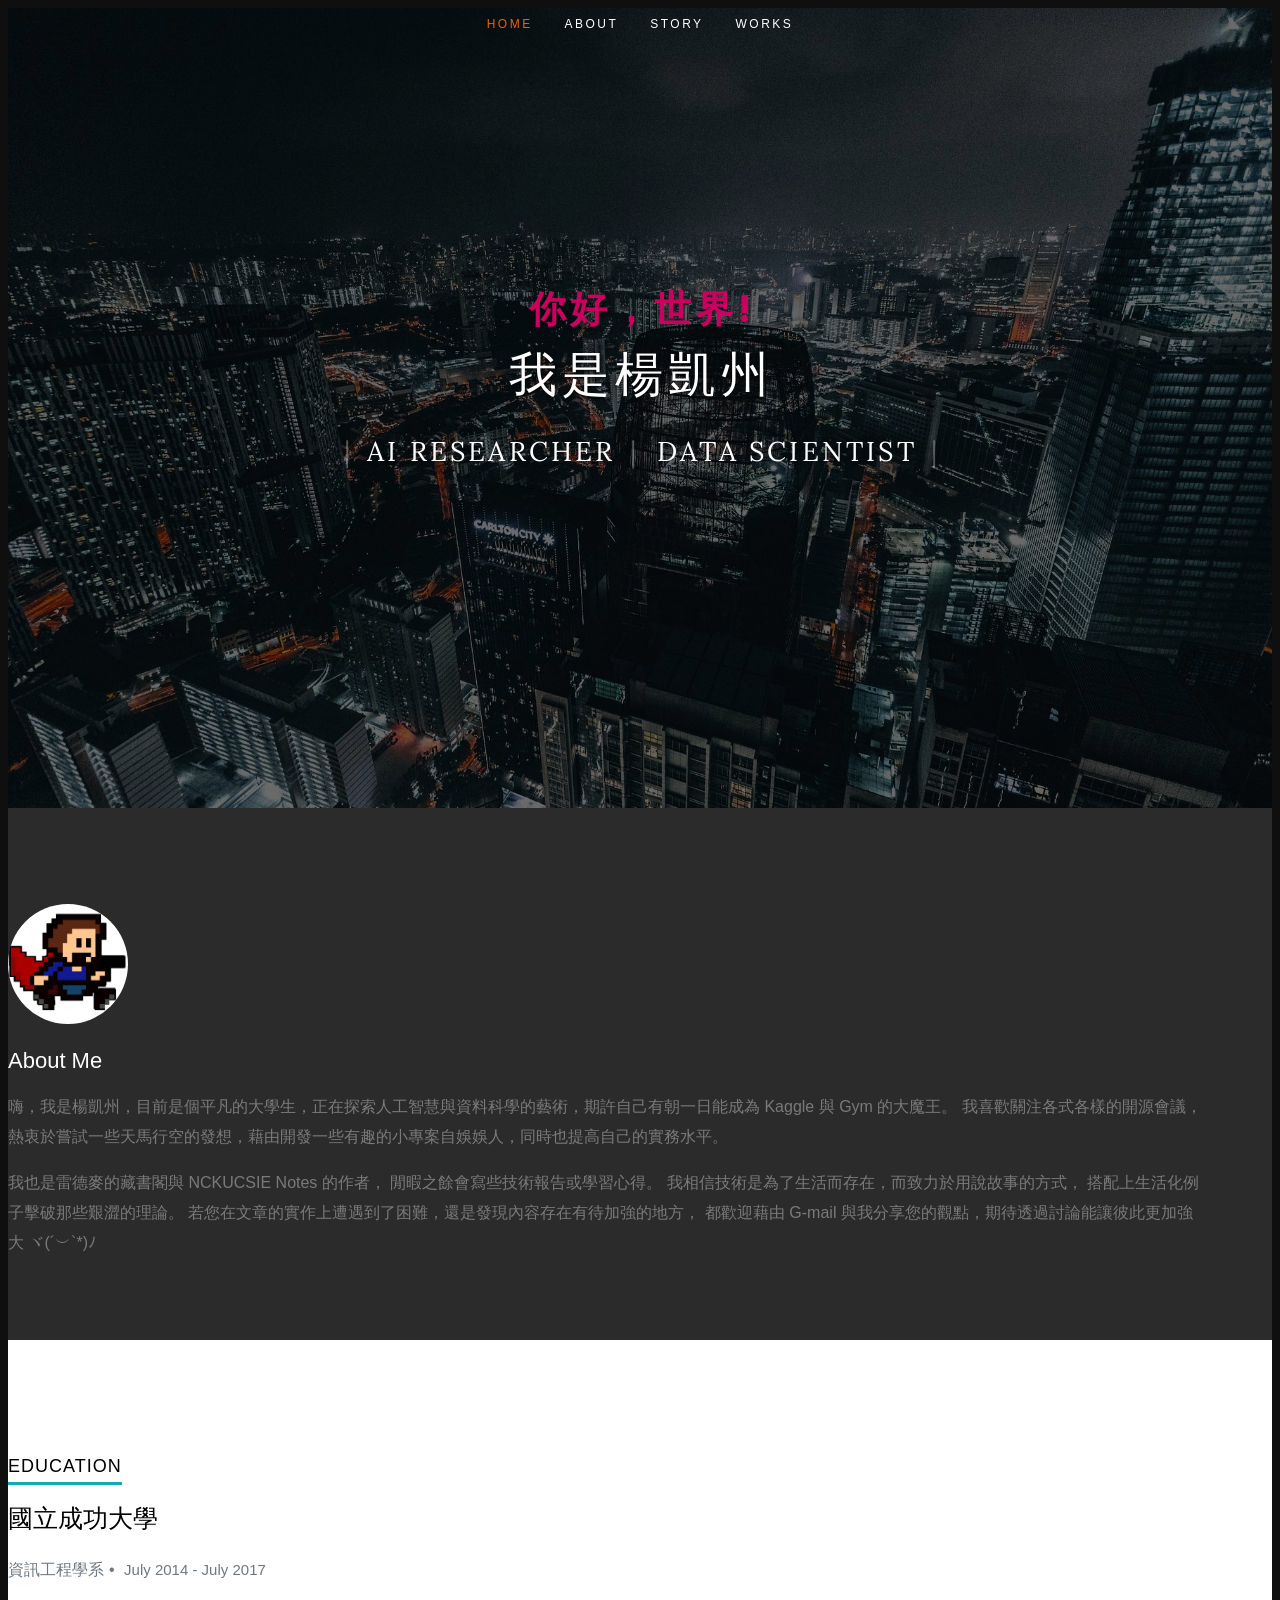
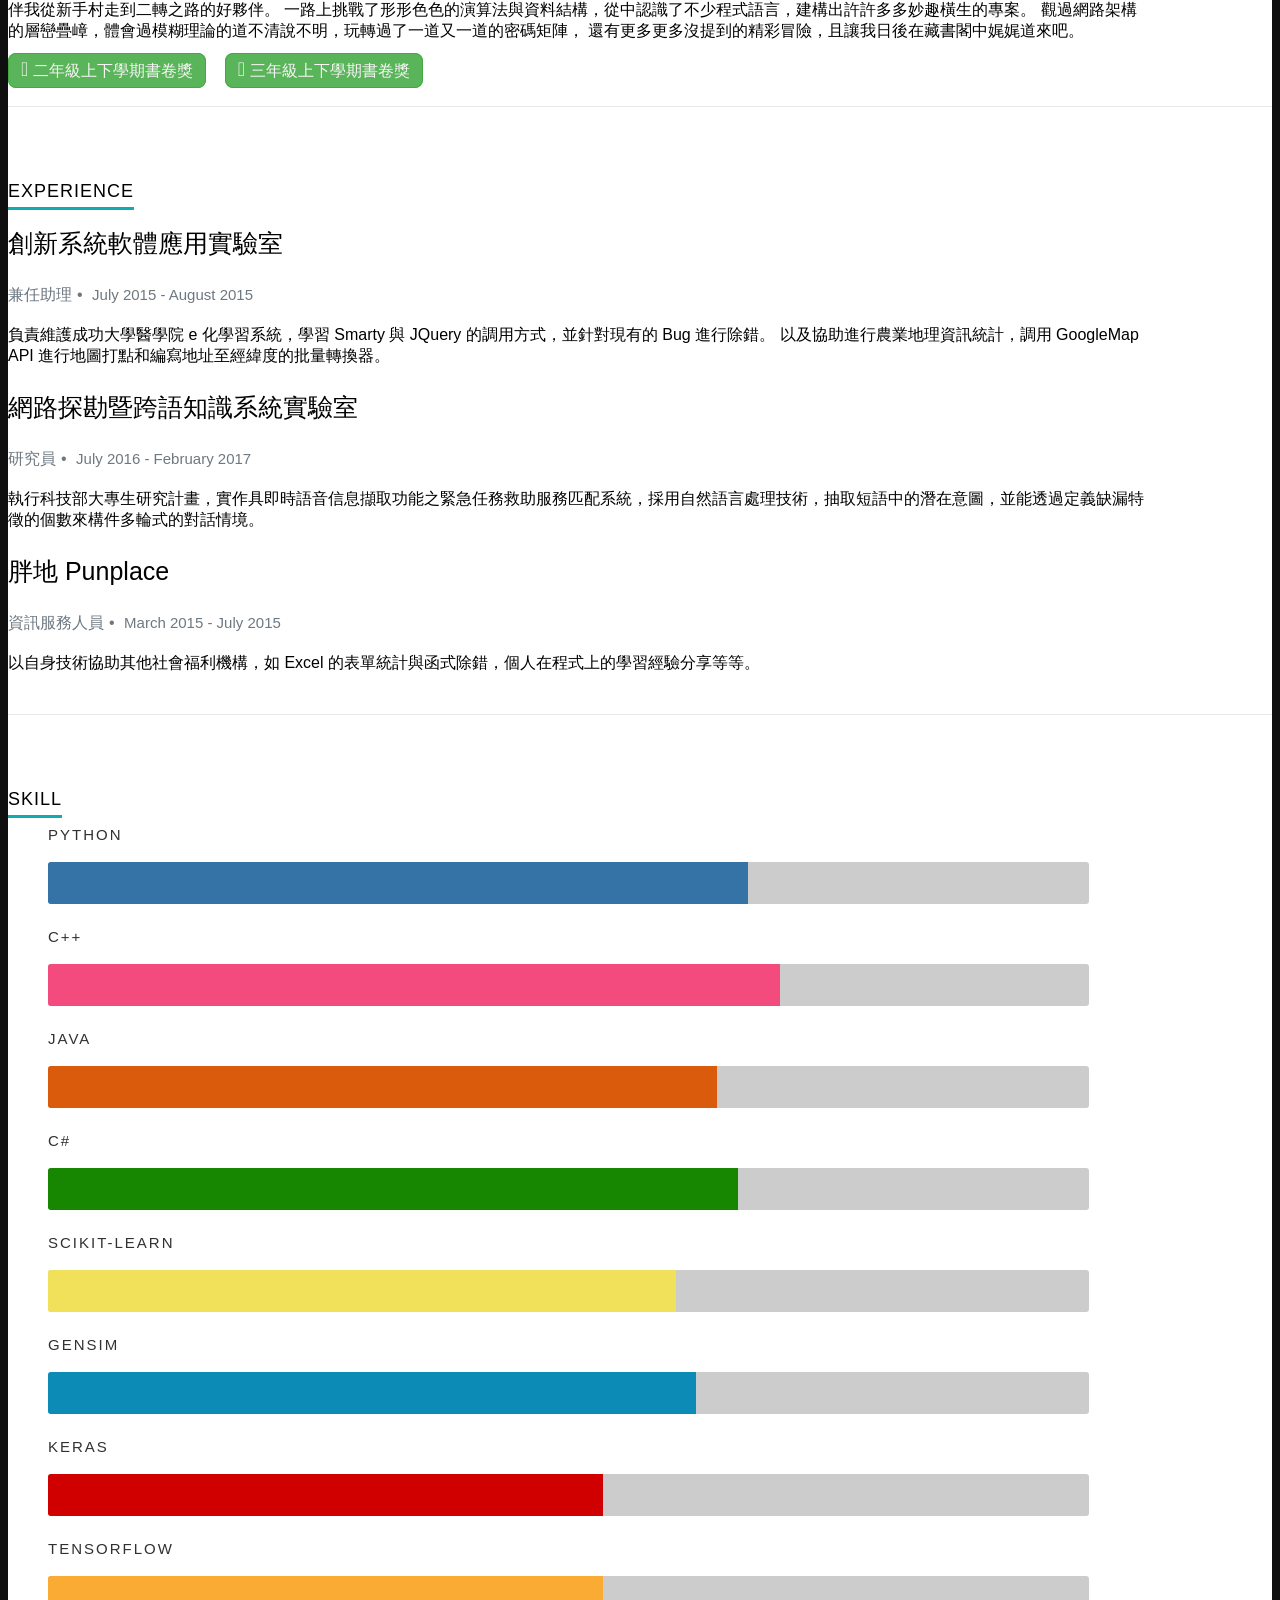
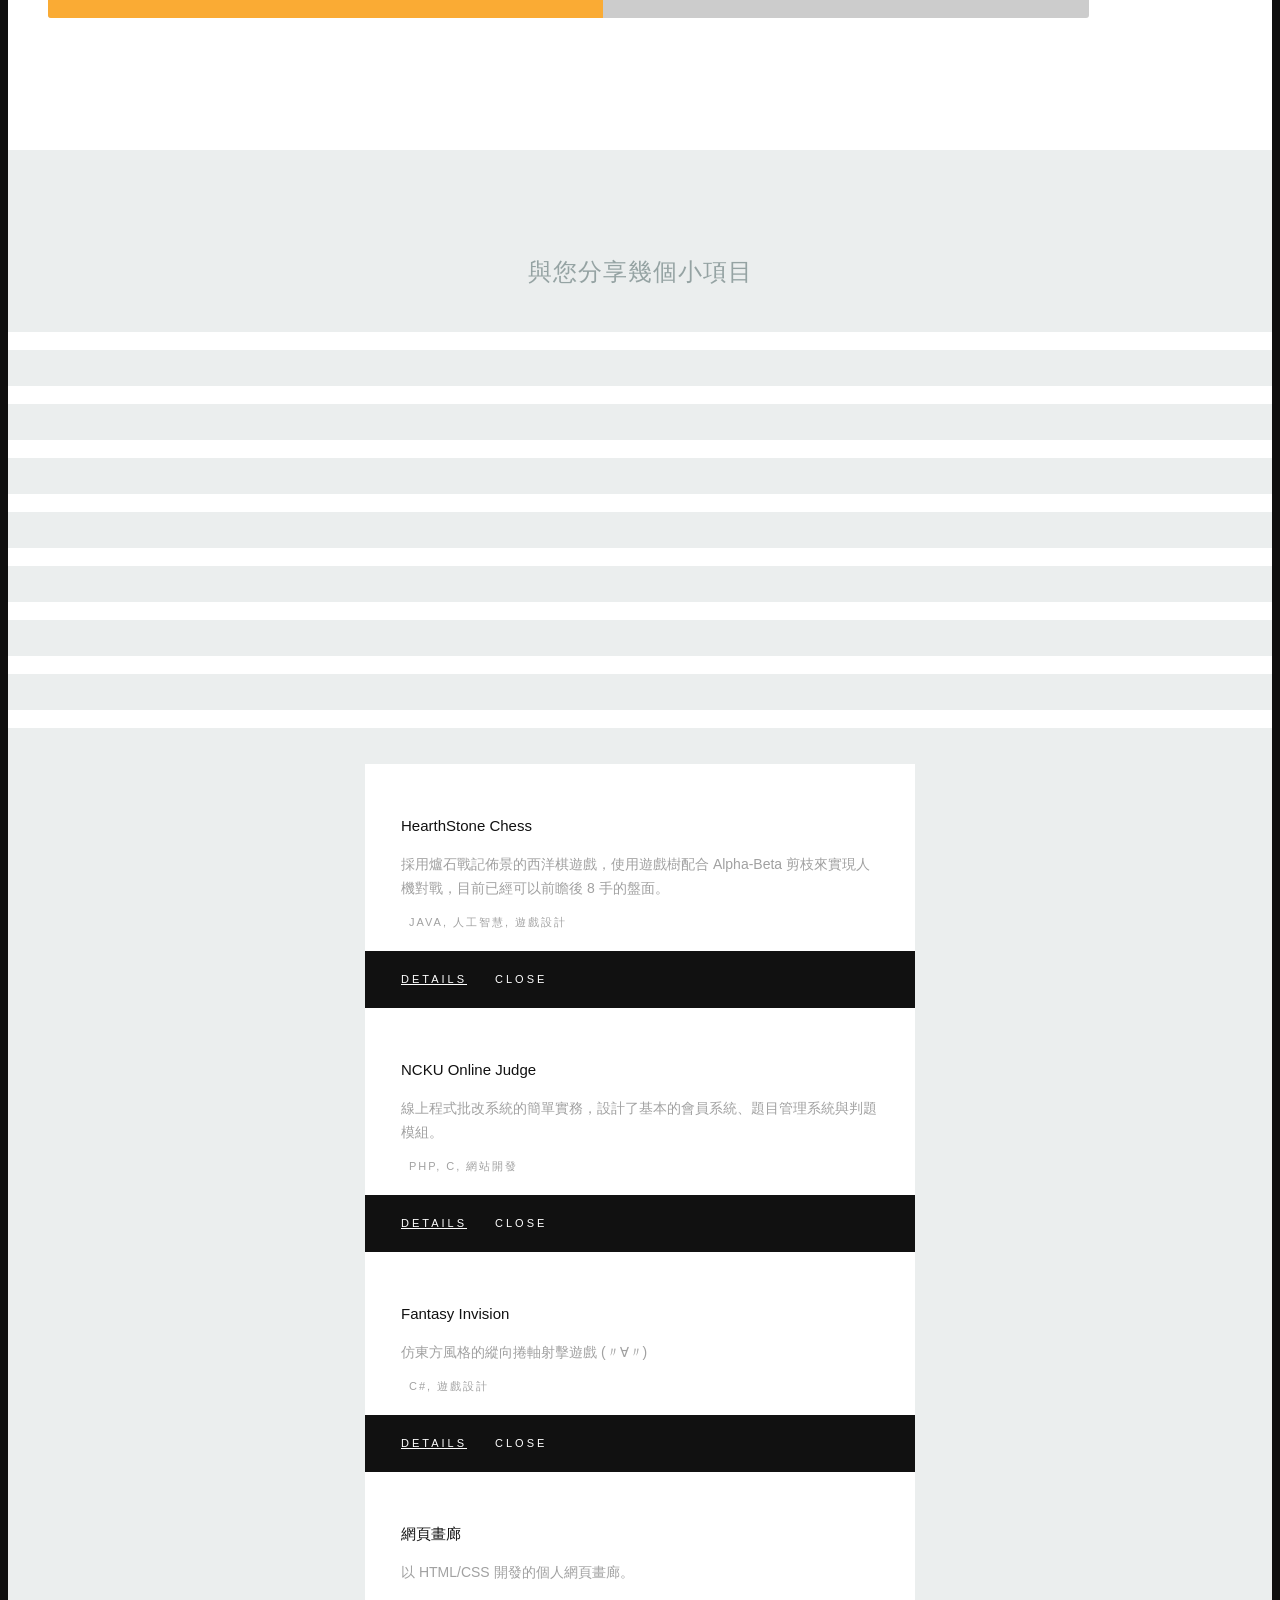
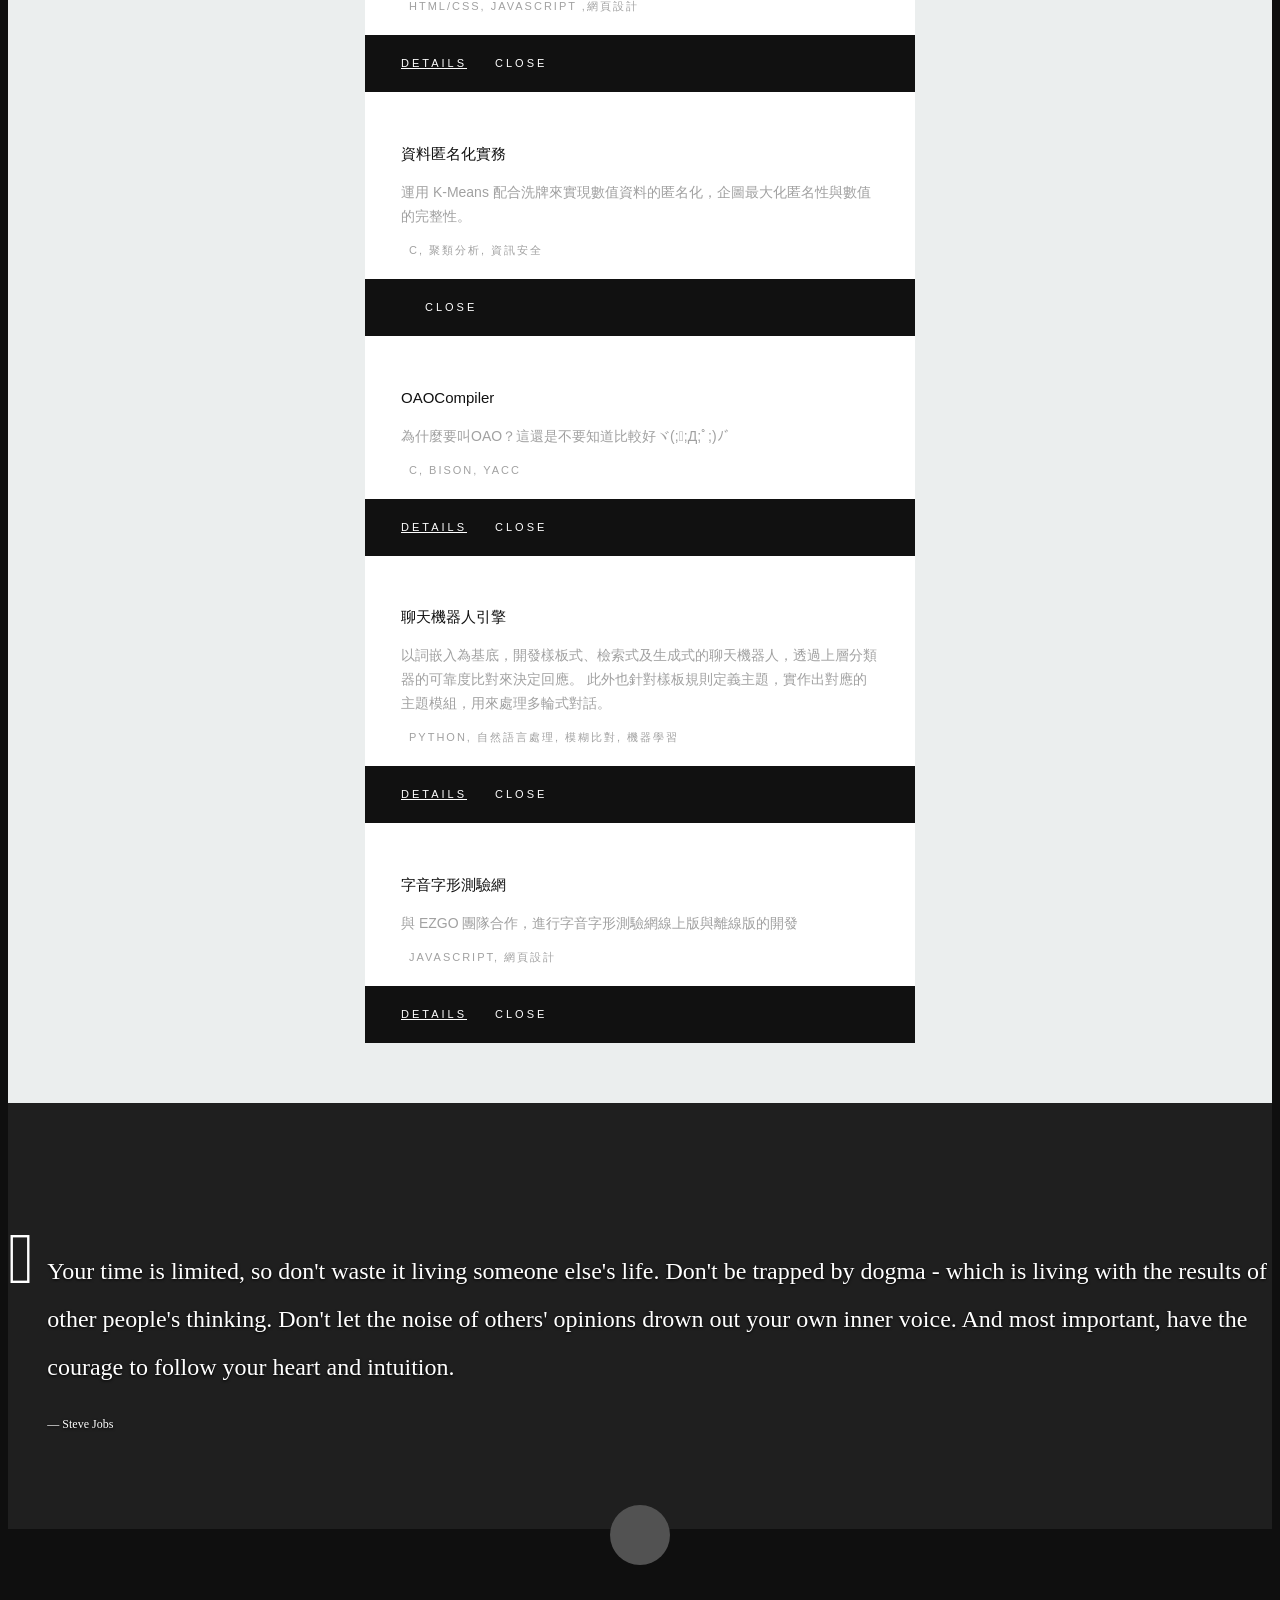
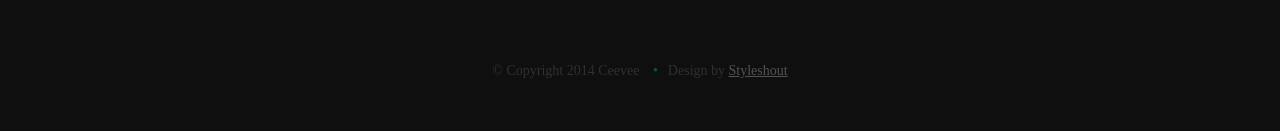
==== index.html @ 1a84be1d "Update index.html" ====
<!DOCTYPE html>
<!--[if lt IE 8 ]><html class="no-js ie ie7" lang="en"> <![endif]-->
<!--[if IE 8 ]><html class="no-js ie ie8" lang="en"> <![endif]-->
<!--[if (gte IE 8)|!(IE)]><!-->
<html class="no-js" lang="zh">
<!--<![endif]-->

<head>

    <!--- Basic Page Needs
   ================================================== -->
    <meta charset="utf-8">
    <title>楊凱州 | 個人簡歷</title>
    <meta name="description" content="">
    <meta name="author" content="">

    <!-- Mobile Specific Metas
   ================================================== -->
    <meta name="viewport" content="width=device-width, initial-scale=1, maximum-scale=1">

    <!-- CSS
    ================================================== -->
    <link rel="stylesheet" href="css/default.css">
    <link rel="stylesheet" href="css/layout.css">
    <link rel="stylesheet" href="css/media-queries.css">
    <link rel="stylesheet" href="css/magnific-popup.css">

    <!-- Script
   ================================================== -->
    <script src="js/modernizr.js"></script>
    <!-- Favicons
	================================================== -->
    <link rel="shortcut icon" href="favicon.png">

</head>

<body>

    <!-- Header
   ================================================== -->
    <header id="home">

        <nav id="nav-wrap">

            <a class="mobile-btn" href="#nav-wrap" title="Show navigation">Show navigation</a>
            <a class="mobile-btn" href="#" title="Hide navigation">Hide navigation</a>

            <ul id="nav" class="nav">
                <li class="current"><a class="smoothscroll" href="#home">Home</a></li>
                <li><a class="smoothscroll" href="#about">About</a></li>
                <li><a class="smoothscroll" href="#resume">Story</a></li>
                <li><a class="smoothscroll" href="#portfolio">Works</a></li>
            </ul>
            <!-- end #nav -->

        </nav>
        <!-- end #nav-wrap -->

        <div class="row banner">
            <div class="banner-text">
                <h2 class="side-title">你好，世界!</h2>
                <h1 class="responsive-headline head-title" style="margin-bottom:30px;">我是楊凱州</h1>
                <p class="intro-position">
                  <span>AI Researcher</span>
                  <span>Data Scientist</span>
                </p>
                <ul class="social">
                  <li><a href="http://zake7749.github.io"><i class="fa fa-home"></i></a></li>
                  <li><address><a href="mailto:zake7749@gmail.com"><i class="fa fa-envelope-o"></i></a></address></li>
                  <li><a href="https://github.com/zake7749"><i class="fa fa-github"></i></a></li>
                  <li><a href=""><i class="fa fa-google-plus"></i></a></li>
                </ul>
                <!--
                <ul class="social">
                    <li><a href="#"><i class="fa fa-home"></i></a></li><li><a href="#"><i class="fa fa-github"></i></a></li><li><a href="#"><i class="fa fa-facebook"></i></a></li><li><a href="#"><i class="fa fa-google-plus"></i></a></li>
                </ul>-->
            </div>
        </div>

        <p class="scrolldown">
            <a class="smoothscroll" href="#about"><i class="icon-down-circle"></i></a>
        </p>

    </header>
    <!-- Header End -->


    <!-- About Section
   ================================================== -->
    <section id="about">

        <div class="row">

            <div class="three columns">

                <img class="profile-pic" src="images/profilepic.jpg" alt="" />

            </div>

            <div class="nine columns main-col">

                <h2>About Me</h2>

                <p>
                  嗨，我是楊凱州，目前是個平凡的大學生，正在探索人工智慧與資料科學的藝術，期許自己有朝一日能成為 Kaggle 與 Gym 的大魔王。
                  我喜歡關注各式各樣的開源會議，熱衷於嘗試一些天馬行空的發想，藉由開發一些有趣的小專案自娛娛人，同時也提高自己的實務水平。
                </p>
                <p>
                  我也是雷德麥的藏書閣與 NCKUCSIE Notes 的作者，
                  閒暇之餘會寫些技術報告或學習心得。
                  我相信技術是為了生活而存在，而致力於用說故事的方式，
                  搭配上生活化例子擊破那些艱澀的理論。
                  若您在文章的實作上遭遇到了困難，還是發現內容存在有待加強的地方，
                  都歡迎藉由 G-mail 與我分享您的觀點，期待透過討論能讓彼此更加強大 ヾ(´︶`*)ﾉ
                </p>
                <!-- end row -->

            </div>
            <!-- end .main-col -->

        </div>

    </section>
    <!-- About Section End-->


    <!-- Resume Section
   ================================================== -->
    <section id="resume">

        <!-- Education
      ----------------------------------------------- -->
        <div class="row education">

            <div class="three columns header-col">
                <h1><span>Education</span></h1>
            </div>

            <div class="nine columns main-col">

                <div class="row item">

                    <div class="twelve columns">

                        <h3>國立成功大學</h3>
                        <p class="info">資訊工程學系<span>&bull;</span> <em class="date">July 2014 - July 2017</em></p>
                        <p>
                          <span>伴我從新手村走到二轉之路的好夥伴。</span>
                          一路上挑戰了形形色色的演算法與資料結構，從中認識了不少程式語言，建構出許許多多妙趣橫生的專案。
                          觀過網路架構的層巒疊嶂，體會過模糊理論的道不清說不明，玩轉過了一道又一道的密碼矩陣，
                          還有更多更多沒提到的精彩冒險，且讓我日後在藏書閣中娓娓道來吧。
                        </p>
                        <span class="gold-tag"><li class="trophy"> 二年級上下學期書卷獎 </li></span>
                        <span class="gold-tag"><li class="trophy"> 三年級上下學期書卷獎 </li></span>

                    </div>

                </div>
                <!-- item end -->
            </div>
            <!-- main-col end -->
        </div>
        <!-- End Education -->


        <!-- Work
      ----------------------------------------------- -->
        <div class="row work">

            <div class="three columns header-col">
                <h1><span>Experience</span></h1>
            </div>

            <div class="nine columns main-col">

                <div class="row item">
                    <div class="twelve columns">
                        <h3>創新系統軟體應用實驗室</h3>
                        <p class="info">兼任助理<span>&bull;</span> <em class="date">July 2015 - August 2015</em></p>
                        <p>
                          負責維護成功大學醫學院 e 化學習系統，學習 Smarty 與 JQuery 的調用方式，並針對現有的 Bug 進行除錯。
                          以及協助進行農業地理資訊統計，調用 GoogleMap API 進行地圖打點和編寫地址至經緯度的批量轉換器。
                        </p>
                    </div>
                </div>
                <!-- item end -->
                <div class="row item">
                    <div class="twelve columns">
                        <h3>網路探勘暨跨語知識系統實驗室</h3>
                        <p class="info">研究員<span>&bull;</span> <em class="date">July 2016 - February 2017</em></p>

                        <p>
                          執行科技部大專生研究計畫，實作具即時語音信息擷取功能之緊急任務救助服務匹配系統，採用自然語言處理技術，抽取短語中的潛在意圖，並能透過定義缺漏特徵的個數來構件多輪式的對話情境。
                        </p>
                    </div>
                </div>
                <!-- item end -->
                <div class="row item">
                    <div class="twelve columns">
                        <h3>胖地 Punplace</h3>
                        <p class="info">資訊服務人員<span>&bull;</span> <em class="date">March 2015 - July 2015</em></p>
                        <p>
                          以自身技術協助其他社會福利機構，如 Excel 的表單統計與函式除錯，個人在程式上的學習經驗分享等等。
                        </p>
                    </div>
                </div>
                <!-- item end -->


            </div>
            <!-- main-col end -->

        </div>
        <!-- End Work -->


        <!-- Skills
      ----------------------------------------------- -->
        <div class="row skill">

            <div class="twelve columns header-col">
                <h1><span>Skill</span></h1>
            </div>
            <div class="nine columns main-col">
                <div class="bars">
                    <ul class="skills">
                        <div class="six columns">
                          <li><span class="bar-expand python"></span><em>Python</em></li>
                          <li><span class="bar-expand cPlusPlus"></span><em>C++</em></li>
                          <li><span class="bar-expand java"></span><em>Java</em></li>
                          <li><span class="bar-expand csharp"></span><em>C#</em></li>
                        </div>
                        <div class="six columns">
                          <li><span class="bar-expand sklearn"></span><em>Scikit-Learn</em></li>
                          <li><span class="bar-expand gensim"></span><em>gensim</em></li>
                          <li><span class="bar-expand keras"></span><em>Keras</em></li>
                          <li><span class="bar-expand TensorFlow"></span><em>TensorFlow</em></li>
                        </div>
                    </ul>
                </div>
                <!-- end skill-bars -->
            </div>
        </div>
        <!-- End skills -->
    </section>
    <!-- Resume Section End-->


    <!-- Portfolio Section
   ================================================== -->
    <section id="portfolio">

        <div class="row">

            <div class="twelve columns collapsed">

                <h1 class="protfolio-meta">與您分享幾個小項目</h1>

                <!-- portfolio-wrapper -->
                <div id="portfolio-wrapper" class="bgrid-quarters s-bgrid-thirds cf">

                    <div class="columns portfolio-item">
                        <div class="item-wrap">

                            <a href="#modal-01" title="">
                                <img alt="" src="http://i.imgur.com/gVrk4gE.png">
                                <div class="overlay">
                                    <div class="portfolio-item-meta">
                                        <h5>HearthStone Chess</h5>
                                        <p>遊戲設計</p>
                                    </div>
                                </div>
                                <div class="link-icon"><i class="icon-plus"></i></div>
                            </a>

                        </div>
                    </div>
                    <!-- item end -->

                    <div class="columns portfolio-item">
                        <div class="item-wrap">

                            <a href="#modal-02" title="">
                                <img alt="" src="http://i.imgur.com/NU9F7vD.png?1">
                                <div class="overlay">
                                    <div class="portfolio-item-meta">
                                        <h5>NCKU Online Judge</h5>
                                        <p>網站開發</p>
                                    </div>
                                </div>
                                <div class="link-icon"><i class="icon-plus"></i></div>
                            </a>

                        </div>
                    </div>
                    <!-- item end -->

                    <div class="columns portfolio-item">
                        <div class="item-wrap">

                            <a href="#modal-03" title="">
                                <img alt="" src="http://i.imgur.com/t3Oey0X.png">
                                <div class="overlay">
                                    <div class="portfolio-item-meta">
                                        <h5>Fantasy Invision</h5>
                                        <p>遊戲設計</p>
                                    </div>
                                </div>
                                <div class="link-icon"><i class="icon-plus"></i></div>
                            </a>

                        </div>
                    </div>
                    <!-- item end -->

                    <div class="columns portfolio-item">
                        <div class="item-wrap">

                            <a href="#modal-04" title="">
                                <img alt="" src="http://i.imgur.com/WyiolDB.png">
                                <div class="overlay">
                                    <div class="portfolio-item-meta">
                                        <h5>網頁畫廊</h5>
                                        <p>網頁設計</p>
                                    </div>
                                </div>
                                <div class="link-icon"><i class="icon-plus"></i></div>
                            </a>

                        </div>
                    </div>
                    <!-- item end -->

                    <div class="columns portfolio-item">
                        <div class="item-wrap">
                            <a href="#modal-05" title="">
                                <img alt="" src="http://i.imgur.com/N7PSK3n.png">
                                <div class="overlay">
                                    <div class="portfolio-item-meta">
                                        <h5>資料匿名化實務</h5>
                                        <p>聚類分析</p>
                                    </div>
                                </div>
                                <div class="link-icon"><i class="icon-plus"></i></div>
                            </a>
                        </div>
                    </div>
                    <!-- item end -->

                    <div class="columns portfolio-item">
                        <div class="item-wrap">
                            <a href="#modal-06" title="">
                                <img alt="" src="http://i.imgur.com/kp0dCvI.png">
                                <div class="overlay">
                                    <div class="portfolio-item-meta">
                                        <h5>OAOCompiler</h5>
                                        <p>編譯理論</p>
                                    </div>
                                </div>
                                <div class="link-icon"><i class="icon-plus"></i></div>
                            </a>
                        </div>
                    </div>
                    <!-- item end -->

                    <div class="columns portfolio-item">
                        <div class="item-wrap">
                            <a href="#modal-07" title="">
                                <img alt="" src="http://i.imgur.com/1CvuuIo.png">
                                <div class="overlay">
                                    <div class="portfolio-item-meta">
                                        <h5>聊天機器人引擎</h5>
                                        <p>自然語言處理</p>
                                    </div>
                                </div>
                                <div class="link-icon"><i class="icon-plus"></i></div>
                            </a>
                        </div>
                    </div>
                    <!-- item end -->

                    <div class="columns portfolio-item">
                        <div class="item-wrap">
                            <a href="#modal-08" title="">
                                <img alt="" src="http://i.imgur.com/L5wSXz7.png">
                                <div class="overlay">
                                    <div class="portfolio-item-meta">
                                        <h5>字音字形測驗網</h5>
                                        <p>網頁設計</p>
                                    </div>
                                </div>
                                <div class="link-icon"><i class="icon-plus"></i></div>
                            </a>
                        </div>
                    </div>
                    <!-- item end -->
                </div>
                <!-- portfolio-wrapper end -->
            </div>
            <!-- twelve columns end -->


            <!-- Modal Popup
	      --------------------------------------------------------------- -->

            <div id="modal-01" class="popup-modal mfp-hide">

                <img class="scale-with-grid" src="http://i.imgur.com/jXWjnV2.png" alt="" />

                <div class="description-box">
                    <h4>HearthStone Chess</h4>
                    <p>採用爐石戰記佈景的西洋棋遊戲，使用遊戲樹配合 Alpha-Beta 剪枝來實現人機對戰，目前已經可以前瞻後 8 手的盤面。</p>
                    <span class="categories"><i class="fa fa-tag"></i>Java, 人工智慧, 遊戲設計</span>
                </div>

                <div class="link-box">
                    <a href="https://github.com/zake7749/HS-Chess">Details</a>
                    <a class="popup-modal-dismiss">Close</a>
                </div>

            </div>
            <!-- modal-01 End -->

            <div id="modal-02" class="popup-modal mfp-hide">

                <img class="scale-with-grid" src="http://i.imgur.com/u2bz87p.png" alt="" />

                <div class="description-box">
                    <h4>NCKU Online Judge</h4>
                    <p>線上程式批改系統的簡單實務，設計了基本的會員系統、題目管理系統與判題模組。</p>
                    <span class="categories"><i class="fa fa-tag"></i>PHP, C, 網站開發</span>
                </div>

                <div class="link-box">
                    <a href="https://github.com/zake7749/NCKU-Online-Judge">Details</a>
                    <a class="popup-modal-dismiss">Close</a>
                </div>

            </div>
            <!-- modal-02 End -->

            <div id="modal-03" class="popup-modal mfp-hide">

                <img class="scale-with-grid" src="http://i.imgur.com/08qVxGB.png" alt="" />

                <div class="description-box">
                    <h4>Fantasy Invision</h4>
                    <p>仿東方風格的縱向捲軸射擊遊戲 (〃∀〃)</p>
                    <span class="categories"><i class="fa fa-tag"></i>C#, 遊戲設計</span>
                </div>

                <div class="link-box">
                    <a href="https://github.com/zake7749/Fantasy-Invision">Details</a>
                    <a class="popup-modal-dismiss">Close</a>
                </div>

            </div>
            <!-- modal-03 End -->
            <div id="modal-04" class="popup-modal mfp-hide">

                <img class="scale-with-grid" src="http://i.imgur.com/RfY26K5.png" alt="" />

                <div class="description-box">
                    <h4>網頁畫廊</h4>
                    <p>以 HTML/CSS 開發的個人網頁畫廊。</p>
                    <span class="categories"><i class="fa fa-tag"></i>HTML/CSS, JavaScript ,網頁設計</span>
                </div>

                <div class="link-box">
                    <a href="http://zake7749.github.io/Web-Gallery/">Details</a>
                    <a class="popup-modal-dismiss">Close</a>
                </div>
            </div>
            <!-- modal-04 End -->
            <div id="modal-05" class="popup-modal mfp-hide">

                <img class="scale-with-grid" src="http://i.imgur.com/N7PSK3n.png" alt="" />

                <div class="description-box">
                    <h4>資料匿名化實務</h4>
                    <p>運用 K-Means 配合洗牌來實現數值資料的匿名化，企圖最大化匿名性與數值的完整性。</p>
                    <span class="categories"><i class="fa fa-tag"></i>C, 聚類分析, 資訊安全</span>
                </div>

                <div class="link-box">
                    <a class="popup-modal-dismiss">Close</a>
                </div>
            </div>
            <!-- modal-05 End -->

            <div id="modal-06" class="popup-modal mfp-hide">

                <img class="scale-with-grid" src="http://i.imgur.com/kp0dCvI.png" alt="" />

                <div class="description-box">
                    <h4>OAOCompiler</h4>
                    <p>為什麼要叫OAO？這還是不要知道比較好ヾ(;ﾟ;Д;ﾟ;)ﾉﾞ</p>
                    <span class="categories"><i class="fa fa-tag"></i>C, bison, yacc</span>
                </div>

                <div class="link-box">
                    <a href="https://github.com/zake7749/OAOCompiler">Details</a>
                    <a class="popup-modal-dismiss">Close</a>
                </div>
            </div>
            <!-- modal-06 End -->

            <div id="modal-07" class="popup-modal mfp-hide">

                <img class="scale-with-grid" src="http://i.imgur.com/1CvuuIo.png" alt="" />

                <div class="description-box">
                    <h4>聊天機器人引擎</h4>
                    <p>以詞嵌入為基底，開發樣板式、檢索式及生成式的聊天機器人，透過上層分類器的可靠度比對來決定回應。
                      此外也針對樣板規則定義主題，實作出對應的主題模組，用來處理多輪式對話。
                    </p>
                    <span class="categories"><i class="fa fa-tag"></i>Python, 自然語言處理, 模糊比對, 機器學習</span>
                </div>

                <div class="link-box">
                    <a href="https://github.com/zake7749/Chatbot">Details</a>
                    <a class="popup-modal-dismiss">Close</a>
                </div>
            </div>
            <!-- modal-07 End -->

            <div id="modal-08" class="popup-modal mfp-hide">

                <img class="scale-with-grid" src="http://i.imgur.com/RHXmM6j.png" alt="" />

                <div class="description-box">
                    <h4>字音字形測驗網</h4>
                    <p>與 EZGO 團隊合作，進行字音字形測驗網線上版與離線版的開發</p>
                    <span class="categories"><i class="fa fa-tag"></i>JavaScript, 網頁設計</span>
                </div>

                <div class="link-box">
                    <a href="http://ezgo-wordtest.github.io/Frontend/">Details</a>
                    <a class="popup-modal-dismiss">Close</a>
                </div>
            </div>
            <!-- modal-08 End -->


        </div>
        <!-- row End -->

    </section>
    <!-- Portfolio Section End-->

    <!-- Testimonials Section
   ================================================== -->
    <section id="testimonials">

        <div class="text-container">

            <div class="row">

                <div class="two columns header-col">

                    <h1><span>Client Testimonials</span></h1>

                </div>

                <div class="ten columns flex-container">

                    <div class="flexslider">

                        <ul class="slides">

                            <li>
                                <blockquote>
                                    <p>Your time is limited, so don't waste it living someone else's life. Don't be trapped by dogma - which is living with the results of other people's thinking. Don't let the noise of others' opinions drown out your own inner voice. And most important, have the courage to follow your heart and intuition.
                                    </p>
                                    <cite>Steve Jobs</cite>
                                </blockquote>
                            </li>
                            <!-- slide ends -->

                            <li>
                                <blockquote>
                                    <p>If you don’t make mistakes, you’re not working on hard enough problems. And that’s a big mistake.
                                    </p>
                                    <cite>Frank Wilczek</cite>
                                </blockquote>
                            </li>
                            <!-- slide ends -->

                            <li>
                                <blockquote>
                                    <p>Start by doing what's necessary; then do what's possible; and suddenly you are doing the impossible.
                                    </p>
                                    <cite>Francis of Assisi</cite>
                                </blockquote>
                            </li>
                            <!-- slide ends -->
                        </ul>

                    </div>
                    <!-- div.flexslider ends -->

                </div>
                <!-- div.flex-container ends -->

            </div>
            <!-- row ends -->

        </div>
        <!-- text-container ends -->

    </section>
    <!-- Testimonials Section End-->
    <!-- footer
   ================================================== -->
    <footer>

        <div class="row">

            <div class="twelve columns">
                <ul id="contact-me" class="social-links">

                  <li><a href="http://zake7749.github.io"><i class="fa fa-home"></i></a></li>
                  <li><address><a href="mailto:zake7749@gmail.com"><i class="fa fa-envelope-o"></i></a></address></li>
                  <li><a href="https://github.com/zake7749"><i class="fa fa-github"></i></a></li>
                  <li><a href=""><i class="fa fa-google-plus"></i></a></li>
                </ul>

                <ul class="copyright">
                    <li>&copy; Copyright 2014 Ceevee</li>
                    <li>Design by <a title="Styleshout" href="http://www.styleshout.com/">Styleshout</a></li>
                </ul>

            </div>

            <div id="go-top"><a class="smoothscroll" title="Back to Top" href="#home"><i class="icon-up-open"></i></a></div>

        </div>

    </footer>
    <!-- Footer End-->

    <!-- Java Script
   ================================================== -->
    <script src="http://ajax.googleapis.com/ajax/libs/jquery/1.10.2/jquery.min.js"></script>
    <script>
        window.jQuery || document.write('<script src="js/jquery-1.10.2.min.js"><\/script>')
    </script>
    <script type="text/javascript" src="js/jquery-migrate-1.2.1.min.js"></script>

    <script src="js/jquery.flexslider.js"></script>
    <script src="js/waypoints.js"></script>
    <script src="js/jquery.fittext.js"></script>
    <script src="js/magnific-popup.js"></script>
    <script src="js/init.js"></script>

</body>

</html>
---- css/layout.css ----
/*
=====================================================================
*   Ceevee v1.0 Layout Stylesheet
*   url: styleshout.com
*   03-18-2014
=====================================================================

   TOC:
   a. General Styles
   b. Header Styles
   c. About Section
   d. Resume Section
   e. Portfolio Section
   f. Call To Action Section
   g. Testimonials Section
   h. Contact Section
   i. Footer

===================================================================== */
@import url('https://fonts.googleapis.com/css?family=Poppins:700');
@import url('https://fonts.googleapis.com/css?family=Lora');
/* ------------------------------------------------------------------ */
/* a. General Styles
/* ------------------------------------------------------------------ */

body { background: #0f0f0f; }

/* ------------------------------------------------------------------ */
/* b. Header Styles
/* ------------------------------------------------------------------ */

header {
   position: relative;
   height: 800px;
   min-height: 500px;
   width: 100%;
   background: #161415 url(../images/header-background.jpg) no-repeat top center;
   background-size: cover !important;
	-webkit-background-size: cover !important;
   text-align: center;
   overflow: hidden;
   background-attachment: fixed;
}

/* vertically center banner section */
header:before {
   content: '';
   display: inline-block;
   vertical-align: middle;
   height: 100%;
}
header .banner {
   display: inline-block;
   vertical-align: middle;
   margin: 0 auto;
   width: 85%;
   padding-bottom: 10px;
   text-align: center;
}

header .banner-text { width: 100%; }
header .banner-text h1 {
   font: 90px/1.1em 'opensans-bold', sans-serif;
   color: #fff;
   letter-spacing: -2px;
   margin: 0 auto 18px auto;
   text-shadow: 0px 1px 3px rgba(0, 0, 0, .8);
}
header .banner-text h3 {
   font: 18px/1.9em 'librebaskerville-regular', serif;
   color: #A8A8A8;
   margin: 0 auto;
   width: 70%;
   text-shadow: 0px 1px 2px rgba(0, 0, 0, .5);
}
header .banner-text h3 span,
header .banner-text h3 a {
   color: #fff;
}
header .banner-text hr {
   width: 60%;
   margin: 18px auto 24px auto;
   border-color: #4F4D4E;
   border-color: rgba(150, 150, 150, .1);
}

/* header social links */
header .social {
   margin: 24px 0;
   padding: 0;
   font-size: 30px;
   text-shadow: 0px 1px 2px rgba(0, 0, 0, .8);
}
header .social li {
   display: inline-block;
   margin: 0 15px;
   padding: 0;
}
header .social li a { color: #fff; }
header .social li a:hover { color: rgb(204, 0, 95); }

/* scrolldown link */
header .scrolldown a {
   position: absolute;
   bottom: 30px;
   left: 50%;
   margin-left: -29px;
   color: #fff;
   display: block;
   height: 42px;
   width: 42px;
   font-size: 42px;
   line-height: 42px;
   color: #fff;
   border-radius: 100%;

   -webkit-transition: all .3s ease-in-out;
   -moz-transition: all .3s ease-in-out;
   -o-transition: all .3s ease-in-out;
   transition: all .3s ease-in-out;
}
header .scrolldown a:hover { color: rgb(204, 0, 95); }

/* primary navigation
--------------------------------------------------------------------- */
#nav-wrap ul, #nav-wrap li, #nav-wrap a {
	 margin: 0;
	 padding: 0;
	 border: none;
	 outline: none;
}

/* nav-wrap */
#nav-wrap {
   font: 12px 'opensans-bold', sans-serif;
   width: 100%;
   text-transform: uppercase;
   letter-spacing: 2.5px;
   margin: 0 auto;
   z-index: 100;
   position: fixed;
   left: 0;
   top: 0;
}
.opaque { background-color: #333; }

/* hide toggle button */
#nav-wrap > a.mobile-btn { display: none; }

ul#nav {
   min-height: 48px;
   width: auto;

   /* center align the menu */
   text-align: center;
}
ul#nav li {
   position: relative;
   list-style: none;
   height: 48px;
   display: inline-block;
}

/* Links */
ul#nav li a {

/* 8px padding top + 8px padding bottom + 32px line-height = 48px */

   display: inline-block;
   padding: 8px 13px;
   line-height: 32px;
	text-decoration: none;
   text-align: left;
   color: #fff;

	-webkit-transition: color .2s ease-in-out;
	-moz-transition: color .2s ease-in-out;
	-o-transition: color .2s ease-in-out;
	-ms-transition: color .2s ease-in-out;
	transition: color .2s ease-in-out;
}

ul#nav li a:active { background-color: transparent !important; }
ul#nav li.current a { color: #F06000; }


/* ------------------------------------------------------------------ */
/* c. About Section
/* ------------------------------------------------------------------ */

#about {
   background: #2B2B2B;
   padding-top: 96px;
   padding-bottom: 66px;
   overflow: hidden;
}

#about a, #about a:visited  { color: #fff; }
#about a:hover, #about a:focus { color: #11ABB0; }

#about h2 {
   font: 22px/30px 'opensans-bold', sans-serif;
   color: #fff;
   margin-bottom: 12px;
}
#about p {
   line-height: 30px;
   color: #7A7A7A;
}
#about .profile-pic {
   position: relative;
   width: 120px;
   height: 120px;
   border-radius: 100%;
}
#about .contact-details { width: 41.66667%; }
#about .download {
   width: 58.33333%;
   padding-top: 6px;
}
#about .main-col { padding-right: 5%; }
#about .download .button {
   margin-top: 6px;
   background: #444;
}
#about .download .button:hover {
   background: #fff;
   color: #2B2B2B;
}
#about .download .button i {
   margin-right: 15px;
   font-size: 20px;
}


/* ------------------------------------------------------------------ */
/* d. Resume Section
/* ------------------------------------------------------------------ */

#resume {
   background: #fff;
   padding-top: 90px;
   padding-bottom: 72px;
   overflow: hidden;
}

#resume a, #resume a:visited  { color: #11ABB0; }
#resume a:hover, #resume a:focus { color: #313131; }

#resume h1 {
   font: 18px/24px 'opensans-bold', sans-serif;
   text-transform: uppercase;
   letter-spacing: 1px;
}
#resume h1 span {
   border-bottom: 3px solid #11ABB0;
   padding-bottom: 6px;
}
#resume h3 {
   font: 25px/30px 'opensans-bold', sans-serif;
   font-family:'opensans-bold',"Microsoft JhengHei",sans-serif;
}

#resume .header-col { padding-top: 9px; }
#resume .main-col { padding-right: 10%; }

.education, .work {
   margin-bottom: 48px;
   padding-bottom: 24px;
   border-bottom: 1px solid #E8E8E8;
}
#resume .info {
   font: 16px/24px 'librebaskerville-italic', serif;
   font-family:'opensans-bold',"Microsoft JhengHei",sans-serif;
   color: #6E7881;
   margin-bottom: 18px;
   margin-top: 9px;
}
#resume .info span {
   margin-right: 5px;
   margin-left: 5px;
}
#resume .date {
   font: 15px/24px 'opensans-regular', sans-serif;
   margin-top: 6px;
}

/*----------------------------------------------*/
/*	Skill Bars
/*----------------------------------------------*/

.bars {
	width: 95%;
	float: left;
	padding: 0;
	text-align: left;
}
.bars .skills {
  	margin-top: 36px;
   list-style: none;
}
.bars li {
   position: relative;
  	margin-bottom: 60px;
  	background: #ccc;
  	height: 42px;
  	border-radius: 3px;
}
.bars li em {
	font: 15px 'opensans-bold', sans-serif;
   color: #313131;
	text-transform: uppercase;
   letter-spacing: 2px;
	font-weight: normal;
   position: relative;
	top: -36px;
}
.bar-expand {
   position: absolute;
   left: 0;
   top: 0;

   margin: 0;
   padding-right: 24px;
  	background: #313131;
   display: inline-block;
  	height: 42px;
   line-height: 42px;
   border-radius: 3px 0 0 3px;
}

.python {
  	width: 65%;
    background: rgb(53, 114, 165);
  	-moz-animation: photoshop 2s ease;
  	-webkit-animation: photoshop 2s ease;
}
.cPlusPlus {
  	width: 68%;
    background: rgb(243, 75, 125);
  	-moz-animation: illustrator 2s ease;
  	-webkit-animation: illustrator 2s ease;
}
.java {
  	width: 62%;
    background: rgb(218, 91, 11);
  	-moz-animation: wordpress 2s ease;
  	-webkit-animation: wordpress 2s ease;
}

.csharp {
  	width: 64%;
    background: rgb(23, 134, 0);
  	-moz-animation: wordpress 2s ease;
  	-webkit-animation: wordpress 2s ease;
}

.gensim {
  	width: 60%;
    background: rgb(12,139,182);
  	-moz-animation: css 2s ease;
  	-webkit-animation: css 2s ease;
}
.TensorFlow {
  	width: 51%;
    background: rgb(250,171,52);
  	-moz-animation: html5 2s ease;
  	-webkit-animation: html5 2s ease;
}

.keras {
  	width: 51%;
    background: rgb(208,0,0);
  	-moz-animation: html5 2s ease;
  	-webkit-animation: html5 2s ease;
}
.sklearn {
  	width: 58%;
    background: rgb(241, 224, 90);
  	-moz-animation: jquery 2s ease;
  	-webkit-animation: jquery 2s ease;
}

@-moz-keyframes photoshop {
  0%   { width: 0px;  }
  100% { width: 60%;  }
}
@-moz-keyframes illustrator {
  0%   { width: 0px;  }
  100% { width: 55%;  }
}
@-moz-keyframes wordpress {
  0%   { width: 0px;  }
  100% { width: 50%;  }
}
@-moz-keyframes css {
  0%   { width: 0px;  }
  100% { width: 90%;  }
}
@-moz-keyframes html5 {
  0%   { width: 0px;  }
  100% { width: 80%;  }
}
@-moz-keyframes jquery {
  0%   { width: 0px;  }
  100% { width: 50%;  }
}

@-webkit-keyframes photoshop {
  0%   { width: 0px;  }
  100% { width: 60%;  }
}
@-webkit-keyframes illustrator {
  0%   { width: 0px;  }
  100% { width: 55%;  }
}
@-webkit-keyframes wordpress {
  0%   { width: 0px;  }
  100% { width: 50%;  }
}
@-webkit-keyframes css {
  0%   { width: 0px;  }
  100% { width: 90%;  }
}
@-webkit-keyframes html5 {
  0%   { width: 0px;  }
  100% { width: 80%;  }
}
@-webkit-keyframes jquery {
  0%   { width: 0px;  }
  100% { width: 50%;  }
}

/* ------------------------------------------------------------------ */
/* e. Portfolio Section
/* ------------------------------------------------------------------ */

#portfolio {
   background: #ebeeee;
   padding-top: 90px;
   padding-bottom: 60px;
}
#portfolio h1 {
   font: 24px/24px 'opensans-semibold', sans-serif;
   font-family: "Microsoft JhengHei",'opensans-bold',sans-serif;
   text-transform: uppercase;
   letter-spacing: 1px;
   text-align: center;
   margin-bottom: 48px;
   color: #95A3A3;
}

/* Portfolio Content */
#portfolio-wrapper .columns { margin-bottom: 36px; }
.portfolio-item .item-wrap {
   background: #fff;
   overflow: hidden;
   position: relative;

   -webkit-transition: all 0.3s ease-in-out;
	-moz-transition: all 0.3s ease-in-out;
	-o-transition: all 0.3s ease-in-out;
	-ms-transition: all 0.3s ease-in-out;
	transition: all 0.3s ease-in-out;
}
.portfolio-item .item-wrap a {
   display: block;
   cursor: pointer;
}

/* overlay */
.portfolio-item .item-wrap .overlay {
   position: absolute;
   left: 0;
   top: 0;
   width: 100%;
   height: 100%;

	opacity: 0;
	-moz-opacity: 0;
	filter:alpha(opacity=0);

   -webkit-transition: opacity 0.3s ease-in-out;
	-moz-transition: opacity 0.3s ease-in-out;
	-o-transition: opacity 0.3s ease-in-out;
	transition: opacity 0.3s ease-in-out;

   background: url(../images/overlay-bg.png) repeat;
}
.portfolio-item .item-wrap .link-icon {
   display: block;
   color: #fff;
   height: 30px;
   width: 30px;
   font-size: 18px;
   line-height: 30px;
   text-align: center;

   opacity: 0;
	-moz-opacity: 0;
	filter:alpha(opacity=0);

   -webkit-transition: opacity 0.3s ease-in-out;
	-moz-transition: opacity 0.3s ease-in-out;
	-o-transition: opacity 0.3s ease-in-out;
	transition: opacity 0.3s ease-in-out;

   position: absolute;
   top: 50%;
   left: 50%;
   margin-left: -15px;
   margin-top: -15px;
}
.portfolio-item .item-wrap img {
   vertical-align: bottom;
}
.portfolio-item .portfolio-item-meta { padding: 18px }
.portfolio-item .portfolio-item-meta h5 {
   font: 14px/21px 'opensans-bold', sans-serif;
   font-family: "Microsoft JhengHei",'opensans-bold',sans-serif;
   color: #fff;
}
.portfolio-item .portfolio-item-meta p {
   font: 12px/18px 'opensans-light', sans-serif;
   font-family: "Microsoft JhengHei",'opensans-light',sans-serif;
   color: #c6c7c7;
   margin-bottom: 0;
}

/* on hover */
.portfolio-item:hover .overlay {
	opacity: 1;
	-moz-opacity: 1;
	filter:alpha(opacity=100);
}
.portfolio-item:hover .link-icon {
   opacity: 1;
	-moz-opacity: 1;
	filter:alpha(opacity=100);
}

/* popup modal */
.popup-modal {
	max-width: 550px;
	background: #fff;
	position: relative;
	margin: 0 auto;
}
.popup-modal .description-box { padding: 12px 36px 18px 36px; }
.popup-modal .description-box h4 {
   font: 15px/24px 'opensans-bold', sans-serif;
   font-family: "Microsoft JhengHei",'opensans-bold',sans-serif;
	margin-bottom: 12px;
   color: #111;
}
.popup-modal .description-box p {
	font: 14px/24px 'opensans-regular', sans-serif;
  font-family: "Microsoft JhengHei",'opensans-regular',sans-serif;
   color: #A1A1A1;
   margin-bottom: 12px;
}
.popup-modal .description-box .categories {
   font: 11px/21px 'opensans-light', sans-serif;
   font-family: "Microsoft JhengHei",'opensans-light',sans-serif;
   color: #A1A1A1;
   text-transform: uppercase;
   letter-spacing: 2px;
   display: block;
   text-align: left;
}
.popup-modal .description-box .categories i {
   margin-right: 8px;
}
.popup-modal .link-box {
   padding: 18px 36px;
   background: #111;
   text-align: left;
}
.popup-modal .link-box a {
   color: #fff;
	font: 11px/21px 'opensans-bold', sans-serif;
	text-transform: uppercase;
   letter-spacing: 3px;
   cursor: pointer;
}
.popup-modal a:hover {	color: #00CCCC; }
.popup-modal a.popup-modal-dismiss { margin-left: 24px; }


/* fadein/fadeout effect for modal popup
/* ------------------------------------------------------------------ */

/* content at start */
.mfp-fade.mfp-wrap .mfp-content .popup-modal {
   opacity: 0;
   -webkit-transition: all 200ms ease-in-out;
	-moz-transition: all 200ms ease-in-out;
	-o-transition: all 200ms ease-in-out;
	-ms-transition: all 200ms ease-in-out;
   transition: all 200ms ease-in-out;
}
/* content fadein */
.mfp-fade.mfp-wrap.mfp-ready .mfp-content .popup-modal {
   opacity: 1;
}
/* content fadeout */
.mfp-fade.mfp-wrap.mfp-removing .mfp-content .popup-modal {
   opacity: 0;
}

/* ------------------------------------------------------------------ */
/* f. Call To Action Section
/* ------------------------------------------------------------------ */

#call-to-action {
   background: #212121;
   padding-top: 66px;
   padding-bottom: 48px;
}
#call-to-action h1 {
   font: 18px/24px 'opensans-bold', sans-serif;
   text-transform: uppercase;
   letter-spacing: 3px;
   color: #fff;
}
#call-to-action h1 span { display: none; }
#call-to-action .header-col h1:before {
   font-family: 'FontAwesome';
   content: "\f0ac";
	padding-right: 10px;
	font-size: 72px;
   line-height: 72px;
   text-align: left;
   float: left;
   color: #fff;
}
#call-to-action .action {
   margin-top: 12px;
}
#call-to-action h2 {
   font: 28px/36px 'opensans-bold', sans-serif;
   color: #EBEEEE;
   margin-bottom: 6px;
}
#call-to-action h2 a {
   color: inherit;
}
#call-to-action p {
   color: #636363;
   font-size: 17px;
}
/*#
call-to-action .button {
	color:#fff;
   background: #0D0D0D;
}
*/
#call-to-action .button:hover,
#call-to-action .button:active {
   background: #FFFFFF;
   color: #0D0D0D;
}
#call-to-action p span {
	font-family: 'opensans-semibold', sans-serif;
	color: #D8D8D8;
}

/* ------------------------------------------------------------------
/* g. Testimonials
/* ------------------------------------------------------------------ */

#testimonials {
   background: #1F1F1F url(../images/testimonials-bg.jpg) no-repeat center center;
   background-size: cover !important;
	-webkit-background-size: cover !important;
   background-attachment: fixed;

   position: relative;
   min-height: 200px;
   width: 100%;
   overflow: hidden;
}
#testimonials .text-container {
   padding-top: 96px;
   padding-bottom: 66px;
}
#testimonials h1 {
   font: 18px/24px 'opensans-bold', sans-serif;
   text-transform: uppercase;
   letter-spacing: 3px;
   color: #fff;
}
#testimonials h1 span { display: none; }
#testimonials .header-col { padding-top: 9px; }
#testimonials .header-col h1:before {
   font-family: 'FontAwesome';
   content: "\f10d";
	padding-right: 10px;
	font-size: 72px;
   line-height: 72px;
   text-align: left;
   float: left;
   color: #fff;
}

/*	Blockquotes */
#testimonials blockquote {
   margin: 0 0px 30px 0px;
   padding-left: 0;
   position: relative;
   text-shadow: 0px 1px 3px rgba(0, 0, 0, 1);
}
#testimonials blockquote:before { content: none; }
#testimonials blockquote p {
   font-family: 'librebaskerville-italic', serif;
   padding: 0;
   font-size: 24px;
   line-height: 48px;
   color: #fff
}
#testimonials blockquote cite {
   display: block;
   font-size: 12px;
   font-style: normal;
   line-height: 18px;
   color: #fff;
}
#testimonials blockquote cite:before { content: "\2014 \0020"; }
#testimonials blockquote cite a,
#testimonials blockquote cite a:visited { color: #8B9798; border: none }

/* Flex Slider
/* ------------------------------------------------------------------ */

/* Reset */
.flexslider a:active,
.flexslider a:focus  { outline: none; }
.slides,
.flex-control-nav,
.flex-direction-nav { margin: 0; padding: 0; list-style: none; }
.slides li { margin: 0; padding: 0;}

/* Necessary Styles */
.flexslider {
   position: relative;
   zoom: 1;
   margin: 0;
   padding: 0;
}
.flexslider .slides { zoom: 1; }
.flexslider .slides > li { position: relative; }

/* Hide the slides before the JS is loaded. Avoids image jumping */
.flexslider .slides > li { display: none; -webkit-backface-visibility: hidden; }
/* Suggested container for slide animation setups. Can replace this with your own */
.flex-container { zoom: 1; position: relative; }

/* Clearfix for .slides */
.slides:before,
.slides:after {
   content: " ";
   display: table;
}
.slides:after {
   clear: both;
}

/* No JavaScript Fallback */
/* If you are not using another script, such as Modernizr, make sure you
 * include js that eliminates this class on page load */
.no-js .slides > li:first-child { display: block; }

/* Slider Styles */
.slides { zoom: 1; }
.slides > li {
   /*margin-right: 5px; */
   overflow: hidden;
}

/* Control Nav */
.flex-control-nav {
    width: 100%;
    position: absolute;
    bottom: -20px;
    text-align: left;
}
.flex-control-nav li {
    margin: 0 6px;
    display: inline-block;
    zoom: 1;
    *display: inline;
}
.flex-control-paging li a {
    width: 12px;
    height: 12px;
    display: block;
    background: #ddd;
    background: rgba(255, 255, 255, .3);
    cursor: pointer;
    text-indent: -9999px;
    -webkit-border-radius: 20px;
    -moz-border-radius: 20px;
    -o-border-radius: 20px;
    border-radius: 20px;
    box-shadow: inset 0 0 3px rgba(255, 255, 255, .3);
}
.flex-control-paging li a:hover {
    background: #CCC;
    background: rgba(255, 255, 255, .7);
}
.flex-control-paging li a.flex-active {
    background: #fff;
    background: rgba(255, 255, 255, .9);
    cursor: default;
}

/* ------------------------------------------------------------------ */
/* h. Contact Section
/* ------------------------------------------------------------------ */

#contact {
   background: #191919;
   padding-top: 96px;
   padding-bottom: 102px;
   color: #636363;
}
#contact .section-head { margin-bottom: 42px; }

#contact a, #contact a:visited  { color: #11ABB0; }
#contact a:hover, #contact a:focus { color: #fff; }

#contact h1 {
   font: 18px/24px 'opensans-bold', sans-serif;
   text-transform: uppercase;
   letter-spacing: 3px;
   color: #EBEEEE;
   margin-bottom: 6px;
}
#contact h1 span { display: none; }
#contact h1:before {
   font-family: 'FontAwesome';
   content: "\f0e0";
	padding-right: 10px;
	font-size: 72px;
   line-height: 72px;
   text-align: left;
   float: left;
   color: #ebeeee;
}

#contact h4 {
   font: 16px/24px 'opensans-bold', sans-serif;
   color: #EBEEEE;
   margin-bottom: 6px;
}
#contact p.lead {
   font: 18px/36px 'opensans-light', sans-serif;
   padding-right: 3%;
}
#contact .header-col { padding-top: 6px; }


/* contact form */
#contact form { margin-bottom: 30px; }
#contact label {
   font: 15px/24px 'opensans-bold', sans-serif;
   margin: 12px 0;
   color: #EBEEEE;
	display: inline-block;
	float: left;
   width: 26%;
}
#contact input,
#contact textarea,
#contact select {
   padding: 18px 20px;
	color: #eee;
	background: #373233;
	margin-bottom: 42px;
	border: 0;
	outline: none;
   font-size: 15px;
   line-height: 24px;
   width: 65%;
}
#contact input:focus,
#contact textarea:focus,
#contact select:focus {
	color: #fff;
	background-color: #11ABB0;
}
#contact button.submit {
	text-transform: uppercase;
	letter-spacing: 3px;
	color:#fff;
   background: #0D0D0D;
	border: none;
   cursor: pointer;
   height: auto;
   display: inline-block;
	border-radius: 3px;
   margin-left: 26%;
}
#contact button.submit:hover {
	color: #0D0D0D;
	background: #fff;
}
#contact span.required {
	color: #11ABB0;
	font-size: 13px;
}
#message-warning, #message-success {
   display: none;
	background: #0F0F0F;
	padding: 24px 24px;
	margin-bottom: 36px;
   width: 65%;
   margin-left: 26%;
}
#message-warning { color: #D72828; }
#message-success { color: #11ABB0; }

#message-warning i,
#message-success i {
   margin-right: 10px;
}
#image-loader {
   display: none;
   position: relative;
   left: 18px;
   top: 17px;
}


/* Twitter Feed */
#twitter {
   margin-top: 12px;
   padding: 0;
}
#twitter li {
   margin: 6px 0px 12px 0;
   line-height: 30px;
}
#twitter li span {
   display: block;
}
#twitter li b a {
   font: 13px/36px 'opensans-regular', Sans-serif;
   color: #474747 !important;
   border: none;
}


/* ------------------------------------------------------------------ */
/* i. Footer
/* ------------------------------------------------------------------ */

footer {
   padding-top: 48px;
   margin-bottom: 48px;
   color: #303030;
   font-size: 14px;
   text-align: center;
   position: relative;
}

footer a, footer a:visited { color: #525252; }
footer a:hover, footer a:focus { color: #fff; }

/* copyright */
footer .copyright {
    margin: 0;
    padding: 0;
 }
footer .copyright li {
    display: inline-block;
    margin: 0;
    padding: 0;
    line-height: 24px;
}
.ie footer .copyright li {
   display: inline;
}
footer .copyright li:before {
    content: "\2022";
    padding-left: 10px;
    padding-right: 10px;
    color: #095153;
}
footer .copyright  li:first-child:before {
    display: none;
}

/* social links */
footer .social-links {
   margin: 18px 0 30px 0;
   padding: 0;
   font-size: 30px;
}
footer .social-links li {
    display: inline-block;
    margin: 0;
    padding: 0;
    margin-left: 42px;
    color: #F06000;
}

footer .social-links li:first-child { margin-left: 0; }

/* Go To Top Button */
#go-top {
	position: absolute;
	top: -24px;
   left: 50%;
   margin-left: -30px;
}
#go-top a {
	text-decoration: none;
	border: 0 none;
	display: block;
	width: 60px;
	height: 60px;
	background-color: #525252;

	-webkit-transition: all 0.2s ease-in-out;
   -moz-transition: all 0.2s ease-in-out;
   -o-transition: all 0.2s ease-in-out;
   -ms-transition: all 0.2s ease-in-out;
   transition: all 0.2s ease-in-out;

   color: #fff;
   font-size: 21px;
   line-height: 60px;
 	border-radius: 100%;
}
#go-top a:hover { background-color: #0F9095; }



#intro {
	background: #151515 url(../images/intro-bg.jpg) no-repeat center bottom;
	-webkit-background-size: cover;
	-moz-background-size: cover;
	background-size: cover;
	background-attachment: fixed;
	width: 100%;
	height: 100%;
	min-height: 720px;
	display: table;
	position: relative;
	text-align: center;
}
.intro-overlay {
	position: absolute;
	top: 0;
	left: 0;
	width: 100%;
	height: 100%;
	background: #111111;
	opacity: .85;
}

.intro-content {
	display: table-cell;
	vertical-align: middle;
	text-align: center;
	-webkit-transform: translateY(-2.1rem);
	-ms-transform: translateY(-2.1rem);
	transform: translateY(-2.1rem);
}
.intro-content h1 {
	color: #FFFFFF;
	font-family: "poppins-medium", sans-serif;
	font-size: 8.4rem;
	line-height: 1.071;
	max-width: 900px;
	margin-top: 0;
	margin-bottom: .6rem;
	margin-left: auto;
	margin-right: auto;
	text-shadow: 0 0 20px rgba(0, 0, 0, 0.5);
}
.intro-content h5 {
	color: #cc005f;
	font-family: "poppins-bold", sans-serif;
	font-size: 2.3rem;
	line-height: 1.565;
	margin-bottom: 0;
	text-transform: uppercase;
	letter-spacing: .3rem;
	text-shadow: 0 0 6px rgba(0, 0, 0, 0.2);
}
.intro-content .intro-position {
	font-family: "lora-regular", serif;
	font-size: 1.7rem;
	line-height: 2.4rem;
	text-transform: uppercase;
	letter-spacing: .2rem;
	color: #FFFFFF;
	text-shadow: 0 0 6px rgba(0, 0, 0, 0.2);
}
.intro-content .intro-position span {
	display: inline-block;
}
.intro-content .intro-position span::after {
	content: "|";
	text-align: center;
	display: inline-block;
	padding: 0 8px 0 14px;
	color: rgba(255, 255, 255, 0.3);
}
.intro-content .intro-position span:first-child::before {
	content: "|";
	text-align: center;
	display: inline-block;
	padding: 0 14px 0 8px;
	color: rgba(255, 255, 255, 0.3);
}
.intro-content .button {
	color: #FFFFFF !important;
	border-color: rgba(255, 255, 255, 0.3);
	height: 6rem !important;
	line-height: 5.4rem !important;
	padding: 0 3.5rem 0 3rem !important;
	margin-top: .6rem;
	font-size: 1.3rem;
	text-transform: uppercase;
	letter-spacing: .25rem;
}
.intro-content .button:hover, .intro-content .button:focus {
	border-color: #cc005f;
}
.intro-content .button::after {
	display: inline-block;
	content: "\f107";
	font-family: fontAwesome;
	font-size: 1.6rem;
	line-height: inherit;
	text-align: center;
	position: relative;
	left: 1.2rem;
}

.intro-social {
	display: block;
	position: absolute;
	width: 100%;
	left: 0;
	bottom: 7.2rem;
	font-size: 3.3rem;
	margin: 0;
	padding: 0;
}
.intro-social li {
	display: inline-block;
	margin: 0 20px;
	padding: 0;
}
.intro-social li a, .intro-social li a:visited {
	color: #FFFFFF;
}
.intro-social li a:hover, .intro-social li a:focus {
	color: #cc005f;
}

.head-title{
  font-family: "Microsoft YaHei" !important;
  padding-top: 10px;
  font-size: 48px !important;
  font-weight: bold;
  letter-spacing: 5px !important;
}

.head-meta{
  font-family: "Microsoft YaHei" !important;
}

.gold-tag{
  padding:8px 12px;
  border: 1px rgb(65,170,65) solid;
  border-radius: 8px !important;
  background-color: rgb(90, 180, 90);
  margin-right: 15px;
  color:#F5F5F5;
}

.trophy{
  margin-left:0px;
  list-style-type: none;
  font-family: "Microsoft JhengHei",sans-serif;
  //border-bottom: 1px solid #AAA;
  display: inline-block;
}

.trophy::before{
  font-family: "FontAwesome";
  content: "\f091";
  //color:#AAA;
  font-size: 20px;
}

/**
 * responsive:
 * Intro
 * ---------------------------------------------------------------
 */
@media only screen and (max-width:1024px) {
	.intro-content h1 {
		font-size: 7.6rem;
	}
	.intro-social {
		font-size: 3rem;
	}
	.intro-social li {
		margin: 0 15px;
	}
}
@media only screen and (max-width:768px) {
	#intro {
		min-height: 660px;
	}
	.intro-content h1 {
		font-size: 5.2rem;
	}
	.intro-content h5 {
		font-size: 1.8rem;
	}
	.intro-content .intro-position {
		font-size: 1.3rem;
	}
	.intro-social {
		font-size: 2.5rem;
	}
	.intro-social li {
		margin: 0 10px;
	}
}
@media only screen and (max-width:600px) {
	#intro {
		min-height: 600px;
	}
	.intro-content h1 {
		font-size: 4.6rem;
		margin-bottom: .6rem;
	}
	.intro-content h5 {
		font-size: 1.5rem;
		margin-bottom: .3rem;
		letter-spacing: .2rem;
	}
	.intro-content .intro-position {
		font-size: 1.2rem;
	}
	.intro-content .intro-position span {
		padding: 0 .6rem;
	}
	.intro-content .intro-position span::before, .intro-content .intro-position span::after {
		display: none !important;
	}
	.intro-social {
		font-size: 2.4rem;
	}
}

/* Custom Setting */

.side-title{
  color: #cc005f;
	font-family: 'Poppins',"Microsoft YaHei", sans-serif;
  margin-bottom: 10px;
	font-size: 2.3rem;
	line-height: 1.565;
	margin-bottom: 0;
	text-transform: uppercase;
	letter-spacing: .3rem;
	text-shadow: 0 0 6px rgba(0, 0, 0, 0.2);
}

.intro-position{
  font-family: 'Lora', serif;
  font-size: 1.7rem;
  line-height: 2.4rem;
  text-transform: uppercase;
  letter-spacing: .2rem;
  color: #FFFFFF;
  text-shadow: 0 0 6px rgba(0, 0, 0, 0.2);
}
.intro-position span {
	display: inline-block;
}
.intro-position span::after {
	content: "|";
	text-align: center;
	display: inline-block;
	padding: 0 8px 0 14px;
	color: rgba(255, 255, 255, 0.3);
}
.intro-position span:first-child::before {
	content: "|";
	text-align: center;
	display: inline-block;
	padding: 0 14px 0 8px;
	color: rgba(255, 255, 255, 0.3);
}

.social-info{
  font-family: "opensans-bold",sans-serif;
}

p {
  font-family: "Microsoft JhengHei",sans-serif;
}

.social-icon{
  padding-right: 10px;
  font-size: 25px;
}



.skill-meta{
  margin-top: 20px;

}

.skill-meta span{
  border-bottom-color: rgb(204, 0, 95) !important;
  font-family: "Microsoft JhengHei",sans-serif;
}

.ch-title {
  color: rgb(255, 255, 255)!important;
  font-family: "Microsoft YaHei",sans-serif !important;
  font-size: 48px!important;
  font-weight: 700!important;
  line-height: 57px!important;
  text-align: center;
}
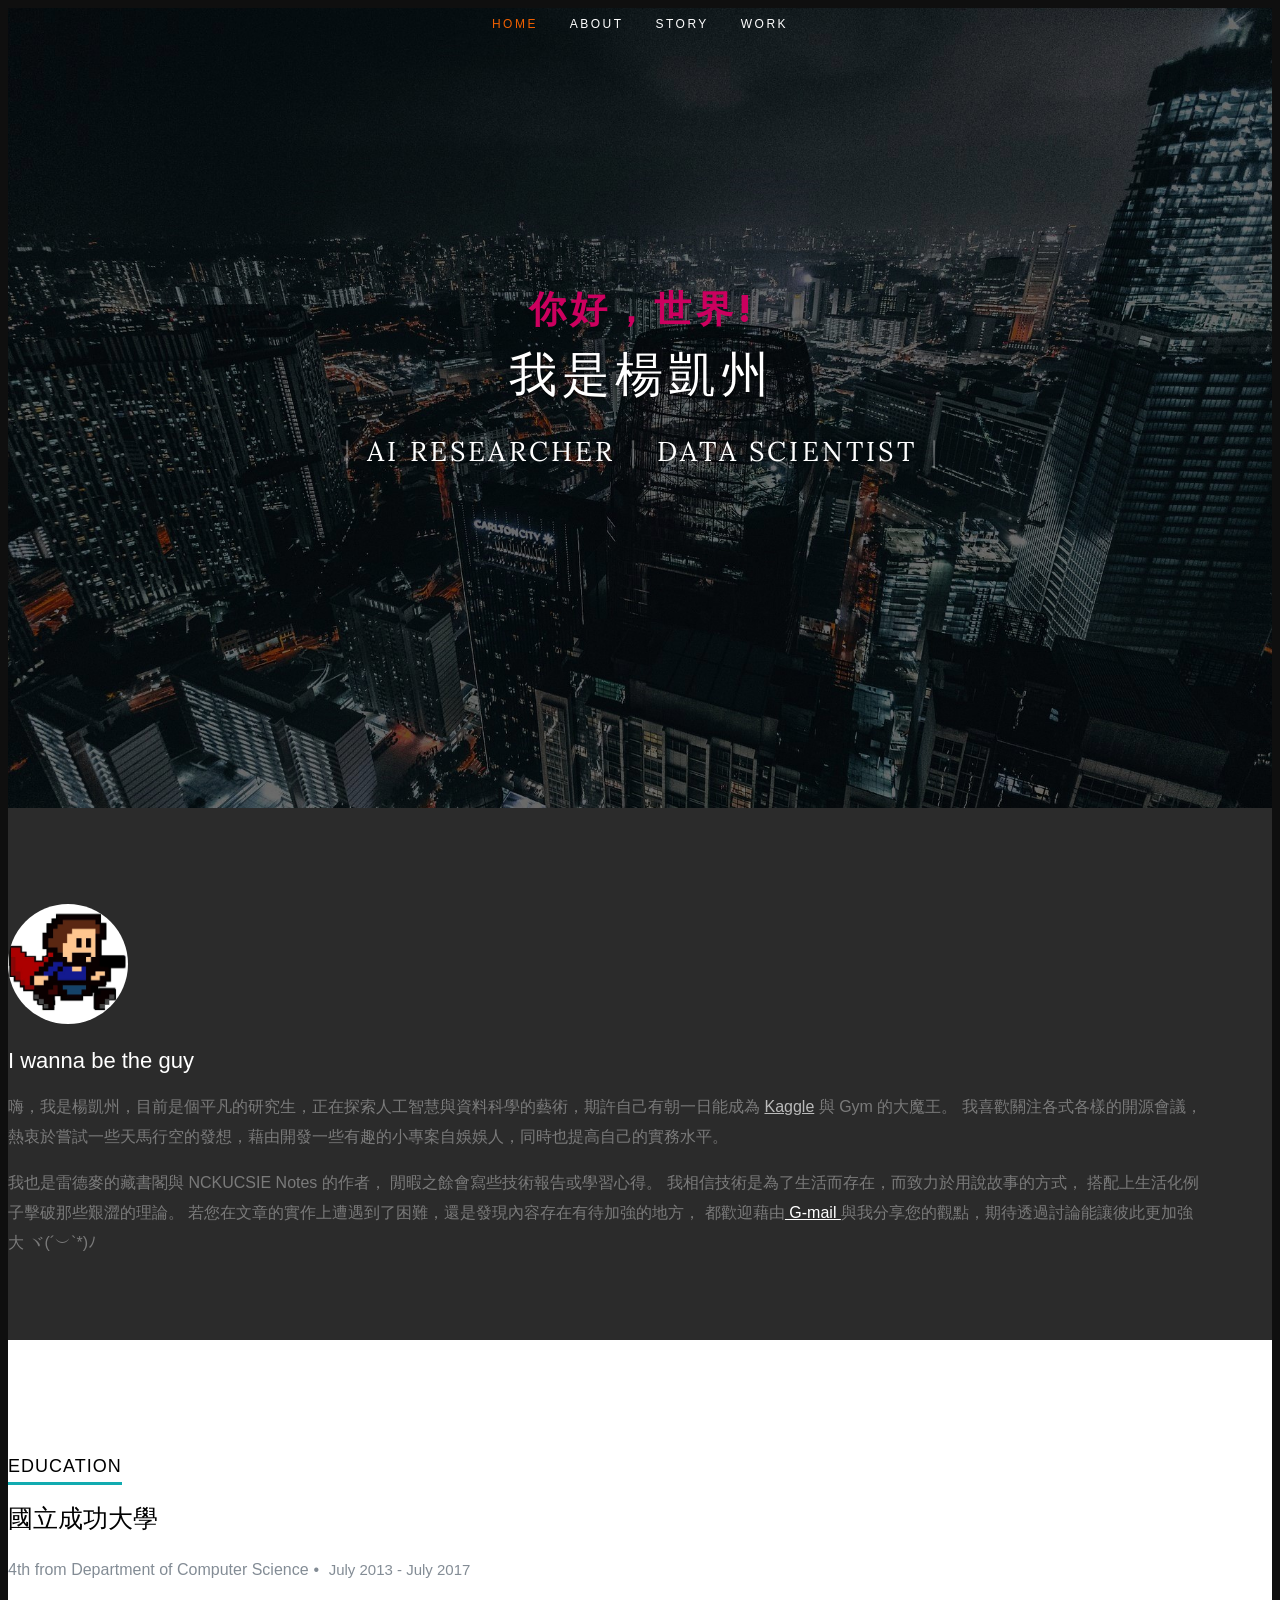
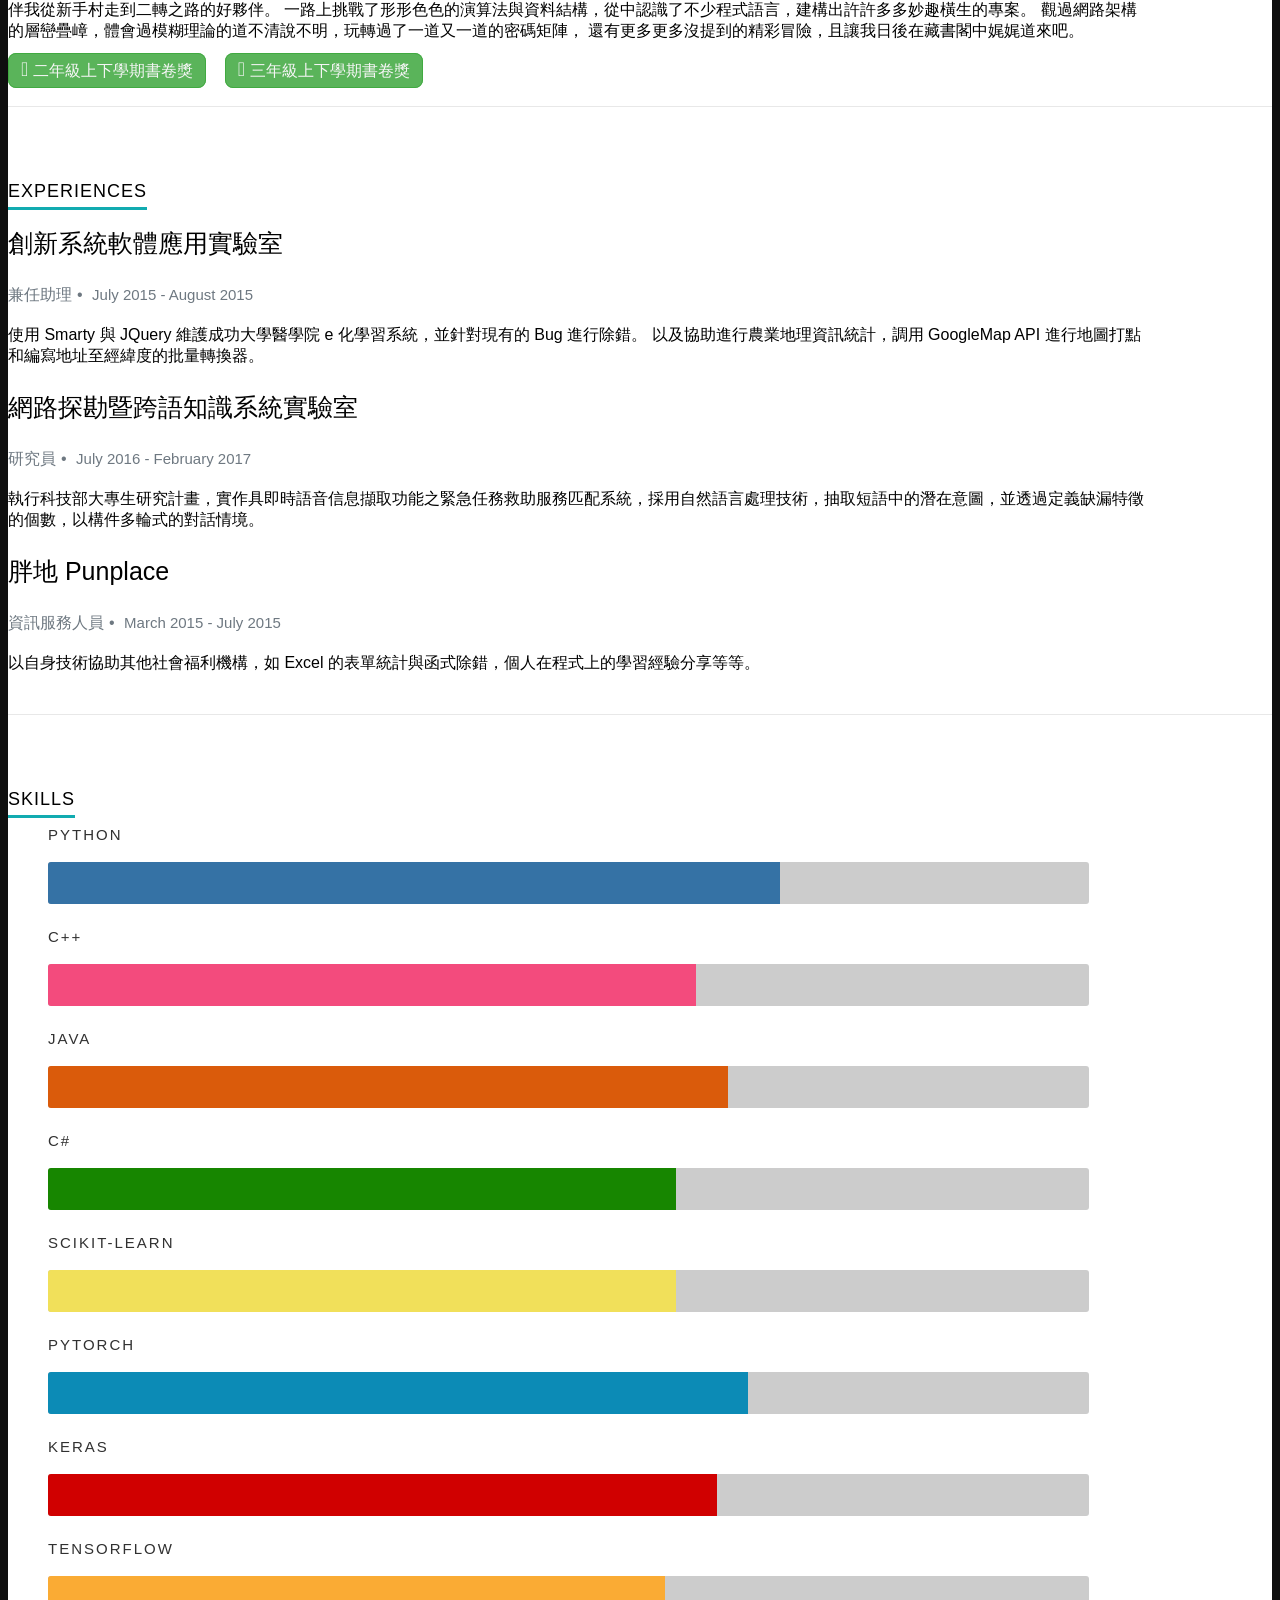
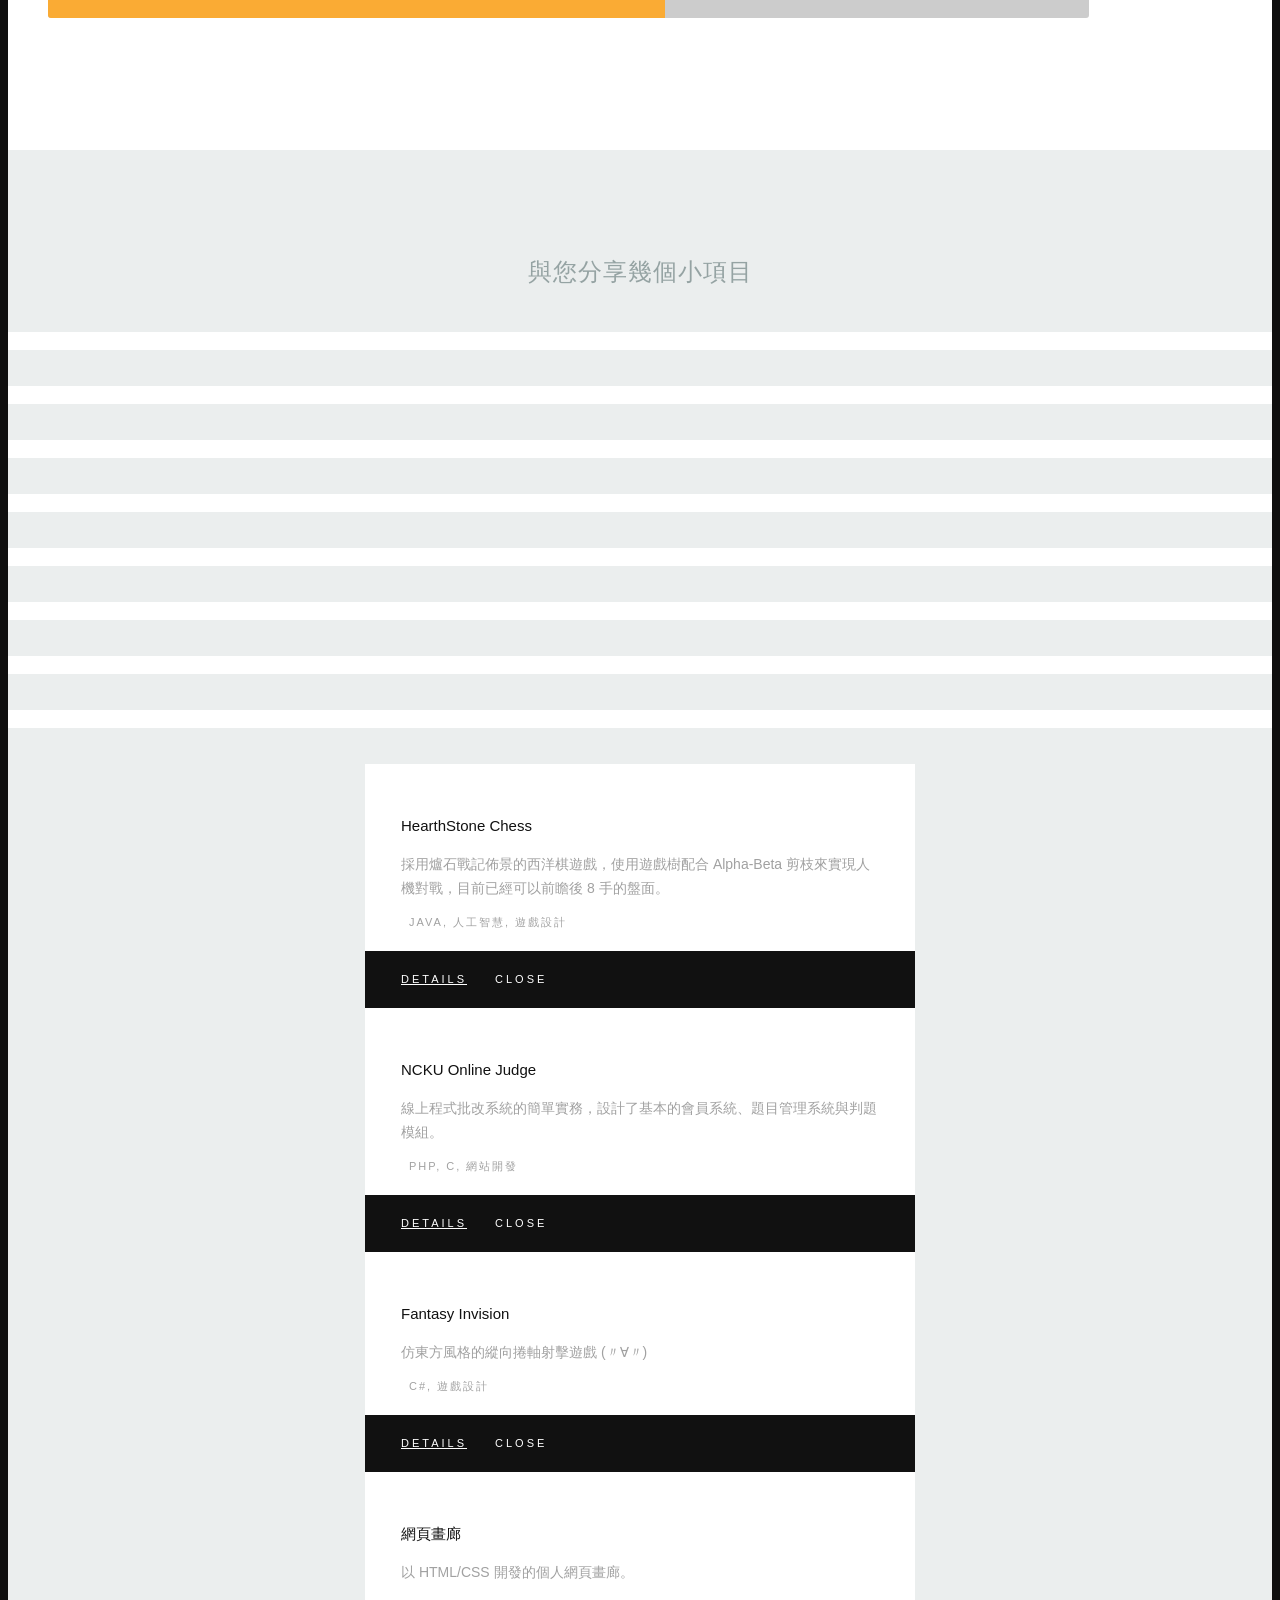
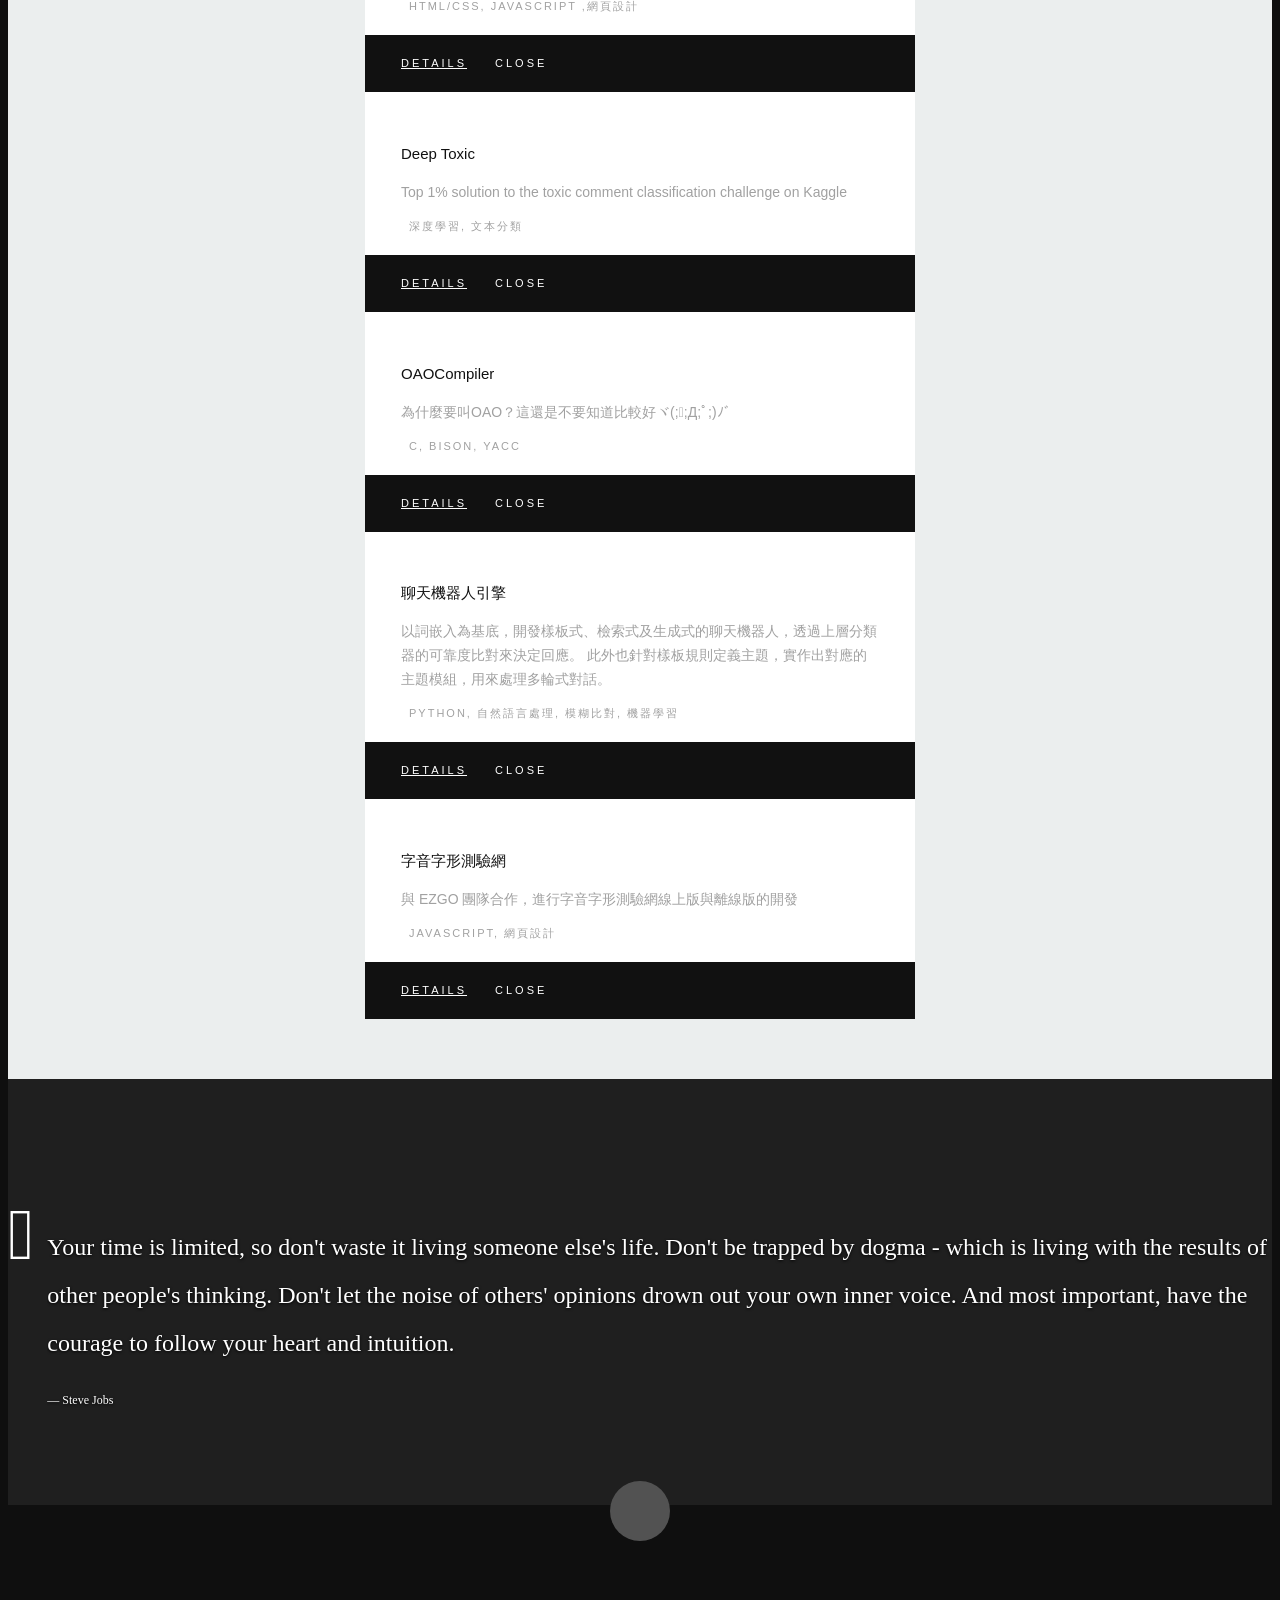
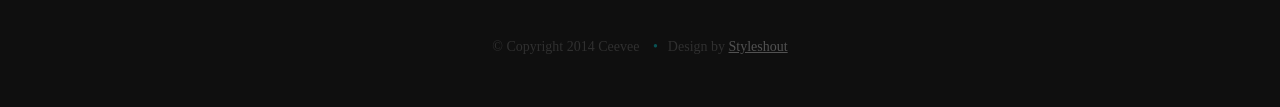
==== commit e36b66a7: "[U] Cleaned." ====
--- a/index.html
+++ b/index.html
@@ -49,7 +49,7 @@
                 <li class="current"><a class="smoothscroll" href="#home">Home</a></li>
                 <li><a class="smoothscroll" href="#about">About</a></li>
                 <li><a class="smoothscroll" href="#resume">Story</a></li>
-                <li><a class="smoothscroll" href="#portfolio">Works</a></li>
+                <li><a class="smoothscroll" href="#portfolio">Work</a></li>
             </ul>
             <!-- end #nav -->
 
@@ -99,10 +99,10 @@
 
             <div class="nine columns main-col">
 
-                <h2>About Me</h2>
+                <h2>I wanna be the guy</h2>
 
                 <p>
-                  嗨，我是楊凱州，目前是個平凡的大學生，正在探索人工智慧與資料科學的藝術，期許自己有朝一日能成為 Kaggle 與 Gym 的大魔王。
+                  嗨，我是楊凱州，目前是個平凡的研究生，正在探索人工智慧與資料科學的藝術，期許自己有朝一日能成為 <a class='info-reference' href='https://www.kaggle.com/zake7749'>Kaggle</a> 與 Gym 的大魔王。
                   我喜歡關注各式各樣的開源會議，熱衷於嘗試一些天馬行空的發想，藉由開發一些有趣的小專案自娛娛人，同時也提高自己的實務水平。
                 </p>
                 <p>
@@ -111,7 +111,7 @@
                   我相信技術是為了生活而存在，而致力於用說故事的方式，
                   搭配上生活化例子擊破那些艱澀的理論。
                   若您在文章的實作上遭遇到了困難，還是發現內容存在有待加強的地方，
-                  都歡迎藉由 G-mail 與我分享您的觀點，期待透過討論能讓彼此更加強大 ヾ(´︶`*)ﾉ
+                  都歡迎藉由<a href="mailto:zake7749@gmail.com"> G-mail </a> 與我分享您的觀點，期待透過討論能讓彼此更加強大 ヾ(´︶`*)ﾉ
                 </p>
                 <!-- end row -->
 
@@ -143,9 +143,9 @@
                     <div class="twelve columns">
 
                         <h3>國立成功大學</h3>
-                        <p class="info">資訊工程學系<span>&bull;</span> <em class="date">July 2014 - July 2017</em></p>
+                        <p class="info" style='font-weight:normal; color:#838C95; font-family:"Arial";'>4th from Department of Computer Science<span>&bull;</span> <em class="date">July 2013 - July 2017</em></p>
                         <p>
-                          <span>伴我從新手村走到二轉之路的好夥伴。</span>
+                          伴我從新手村走到二轉之路的好夥伴。
                           一路上挑戰了形形色色的演算法與資料結構，從中認識了不少程式語言，建構出許許多多妙趣橫生的專案。
                           觀過網路架構的層巒疊嶂，體會過模糊理論的道不清說不明，玩轉過了一道又一道的密碼矩陣，
                           還有更多更多沒提到的精彩冒險，且讓我日後在藏書閣中娓娓道來吧。
@@ -154,7 +154,7 @@
                         <span class="gold-tag"><li class="trophy"> 三年級上下學期書卷獎 </li></span>
 
                     </div>
-
+                    
                 </div>
                 <!-- item end -->
             </div>
@@ -168,7 +168,7 @@
         <div class="row work">
 
             <div class="three columns header-col">
-                <h1><span>Experience</span></h1>
+                <h1><span>Experiences</span></h1>
             </div>
 
             <div class="nine columns main-col">
@@ -178,7 +178,7 @@
                         <h3>創新系統軟體應用實驗室</h3>
                         <p class="info">兼任助理<span>&bull;</span> <em class="date">July 2015 - August 2015</em></p>
                         <p>
-                          負責維護成功大學醫學院 e 化學習系統，學習 Smarty 與 JQuery 的調用方式，並針對現有的 Bug 進行除錯。
+                          使用 Smarty 與 JQuery 維護成功大學醫學院 e 化學習系統，並針對現有的 Bug 進行除錯。
                           以及協助進行農業地理資訊統計，調用 GoogleMap API 進行地圖打點和編寫地址至經緯度的批量轉換器。
                         </p>
                     </div>
@@ -188,9 +188,8 @@
                     <div class="twelve columns">
                         <h3>網路探勘暨跨語知識系統實驗室</h3>
                         <p class="info">研究員<span>&bull;</span> <em class="date">July 2016 - February 2017</em></p>
-
                         <p>
-                          執行科技部大專生研究計畫，實作具即時語音信息擷取功能之緊急任務救助服務匹配系統，採用自然語言處理技術，抽取短語中的潛在意圖，並能透過定義缺漏特徵的個數來構件多輪式的對話情境。
+                          執行科技部大專生研究計畫，實作具即時語音信息擷取功能之緊急任務救助服務匹配系統，採用自然語言處理技術，抽取短語中的潛在意圖，並透過定義缺漏特徵的個數，以構件多輪式的對話情境。
                         </p>
                     </div>
                 </div>
@@ -205,21 +204,16 @@
                     </div>
                 </div>
                 <!-- item end -->
-
-
             </div>
             <!-- main-col end -->
-
         </div>
         <!-- End Work -->
-
-
         <!-- Skills
       ----------------------------------------------- -->
         <div class="row skill">
 
             <div class="twelve columns header-col">
-                <h1><span>Skill</span></h1>
+                <h1><span>Skills</span></h1>
             </div>
             <div class="nine columns main-col">
                 <div class="bars">
@@ -232,7 +226,7 @@
                         </div>
                         <div class="six columns">
                           <li><span class="bar-expand sklearn"></span><em>Scikit-Learn</em></li>
-                          <li><span class="bar-expand gensim"></span><em>gensim</em></li>
+                          <li><span class="bar-expand pytorch"></span><em>PyTorch</em></li>
                           <li><span class="bar-expand keras"></span><em>Keras</em></li>
                           <li><span class="bar-expand TensorFlow"></span><em>TensorFlow</em></li>
                         </div>
@@ -334,11 +328,11 @@
                     <div class="columns portfolio-item">
                         <div class="item-wrap">
                             <a href="#modal-05" title="">
-                                <img alt="" src="http://i.imgur.com/N7PSK3n.png">
-                                <div class="overlay">
-                                    <div class="portfolio-item-meta">
-                                        <h5>資料匿名化實務</h5>
-                                        <p>聚類分析</p>
+                                <img alt="" src="https://i.imgur.com/7dlCP9U.png">
+                                <div class="overlay">
+                                    <div class="portfolio-item-meta">
+                                        <h5>Deep Toxic</h5>
+                                        <p>自然語言處理</p>
                                     </div>
                                 </div>
                                 <div class="link-icon"><i class="icon-plus"></i></div>
@@ -366,7 +360,7 @@
                     <div class="columns portfolio-item">
                         <div class="item-wrap">
                             <a href="#modal-07" title="">
-                                <img alt="" src="http://i.imgur.com/1CvuuIo.png">
+                                <img alt="" src="https://i.imgur.com/lOh82Lc.png">
                                 <div class="overlay">
                                     <div class="portfolio-item-meta">
                                         <h5>聊天機器人引擎</h5>
@@ -474,15 +468,16 @@
             <!-- modal-04 End -->
             <div id="modal-05" class="popup-modal mfp-hide">
 
-                <img class="scale-with-grid" src="http://i.imgur.com/N7PSK3n.png" alt="" />
-
-                <div class="description-box">
-                    <h4>資料匿名化實務</h4>
-                    <p>運用 K-Means 配合洗牌來實現數值資料的匿名化，企圖最大化匿名性與數值的完整性。</p>
-                    <span class="categories"><i class="fa fa-tag"></i>C, 聚類分析, 資訊安全</span>
-                </div>
-
-                <div class="link-box">
+                <img class="scale-with-grid" src="https://i.imgur.com/7dlCP9U.png" alt="" />
+
+                <div class="description-box">
+                    <h4>Deep Toxic</h4>
+                    <p>Top 1% solution to the toxic comment classification challenge on Kaggle</p>
+                    <span class="categories"><i class="fa fa-tag"></i>深度學習, 文本分類</span>
+                </div>
+
+                <div class="link-box">
+                    <a href="https://github.com/zake7749/DeepToxic/">Details</a>
                     <a class="popup-modal-dismiss">Close</a>
                 </div>
             </div>
@@ -507,7 +502,7 @@
 
             <div id="modal-07" class="popup-modal mfp-hide">
 
-                <img class="scale-with-grid" src="http://i.imgur.com/1CvuuIo.png" alt="" />
+                <img class="scale-with-grid" src="https://i.imgur.com/1kJWUaO.png" alt="" />
 
                 <div class="description-box">
                     <h4>聊天機器人引擎</h4>
--- a/css/layout.css
+++ b/css/layout.css
@@ -232,6 +232,13 @@
    font-size: 20px;
 }
 
+.info-reference {
+  color:#BBBBBB !important;
+}
+
+.info-reference:hover{
+  color:#11ABB0 !important;
+}
 
 /* ------------------------------------------------------------------ */
 /* d. Resume Section
@@ -330,105 +337,125 @@
 }
 
 .python {
+  	width: 68%;
+    background: rgb(53, 114, 165);
+  	-moz-animation: python 2s ease;
+  	-webkit-animation: python 2s ease;
+}
+.cPlusPlus {
+  	width: 60%;
+    background: rgb(243, 75, 125);
+  	-moz-animation: cPlusPlus 2s ease;
+  	-webkit-animation: cPlusPlus 2s ease;
+}
+.java {
+  	width: 63%;
+    background: rgb(218, 91, 11);
+  	-moz-animation: java 2s ease;
+  	-webkit-animation: java 2s ease;
+}
+
+.csharp {
+  	width: 58%;
+    background: rgb(23, 134, 0);
+  	-moz-animation: csharp 2s ease;
+  	-webkit-animation: csharp 2s ease;
+}
+
+.pytorch {
   	width: 65%;
-    background: rgb(53, 114, 165);
-  	-moz-animation: photoshop 2s ease;
-  	-webkit-animation: photoshop 2s ease;
-}
-.cPlusPlus {
-  	width: 68%;
-    background: rgb(243, 75, 125);
-  	-moz-animation: illustrator 2s ease;
-  	-webkit-animation: illustrator 2s ease;
-}
-.java {
+    background: rgb(12,139,182);
+  	-moz-animation: pytorch 2s ease;
+  	-webkit-animation: pytorch 2s ease;
+}
+.TensorFlow {
+  	width: 57%;
+    background: rgb(250,171,52);
+  	-moz-animation: TensorFlow 2s ease;
+  	-webkit-animation: TensorFlow 2s ease;
+}
+
+.keras {
   	width: 62%;
-    background: rgb(218, 91, 11);
-  	-moz-animation: wordpress 2s ease;
-  	-webkit-animation: wordpress 2s ease;
-}
-
-.csharp {
-  	width: 64%;
-    background: rgb(23, 134, 0);
-  	-moz-animation: wordpress 2s ease;
-  	-webkit-animation: wordpress 2s ease;
-}
-
-.gensim {
-  	width: 60%;
-    background: rgb(12,139,182);
-  	-moz-animation: css 2s ease;
-  	-webkit-animation: css 2s ease;
-}
-.TensorFlow {
-  	width: 51%;
-    background: rgb(250,171,52);
-  	-moz-animation: html5 2s ease;
-  	-webkit-animation: html5 2s ease;
-}
-
-.keras {
-  	width: 51%;
     background: rgb(208,0,0);
-  	-moz-animation: html5 2s ease;
-  	-webkit-animation: html5 2s ease;
+  	-moz-animation: keras 2s ease;
+  	-webkit-animation: keras 2s ease;
 }
 .sklearn {
   	width: 58%;
     background: rgb(241, 224, 90);
-  	-moz-animation: jquery 2s ease;
-  	-webkit-animation: jquery 2s ease;
-}
-
-@-moz-keyframes photoshop {
+  	-moz-animation: sklearn 2s ease;
+  	-webkit-animation: sklearn 2s ease;
+}
+
+@-moz-keyframes python {
+  0%   { width: 0px;  }
+  100% { width: 68%;  }
+}
+@-moz-keyframes cPlusPlus {
   0%   { width: 0px;  }
   100% { width: 60%;  }
 }
-@-moz-keyframes illustrator {
-  0%   { width: 0px;  }
-  100% { width: 55%;  }
-}
-@-moz-keyframes wordpress {
-  0%   { width: 0px;  }
-  100% { width: 50%;  }
-}
-@-moz-keyframes css {
-  0%   { width: 0px;  }
-  100% { width: 90%;  }
-}
-@-moz-keyframes html5 {
-  0%   { width: 0px;  }
-  100% { width: 80%;  }
-}
-@-moz-keyframes jquery {
-  0%   { width: 0px;  }
-  100% { width: 50%;  }
-}
-
-@-webkit-keyframes photoshop {
+@-moz-keyframes java {
+  0%   { width: 0px;  }
+  100% { width: 63%;  }
+}
+@-moz-keyframes csharp {
+  0%   { width: 0px;  }
+  100% { width: 58%;  }
+}
+@-moz-keyframes pytorch {
+  0%   { width: 0px;  }
+  100% { width: 65%;  }
+}
+@-moz-keyframes TensorFlow {
+  0%   { width: 0px;  }
+  100% { width: 57%;  }
+}
+
+@-moz-keyframes keras {
+  0%   { width: 0px;  }
+  100% { width: 62%;  }
+}
+
+@-moz-keyframes sklearn {
+  0%   { width: 0px;  }
+  100% { width: 58%;  }
+}
+
+@-webkit-keyframes python {
+  0%   { width: 0px;  }
+  100% { width: 68%;  }
+}
+@-webkit-keyframes cPlusPlus {
   0%   { width: 0px;  }
   100% { width: 60%;  }
 }
-@-webkit-keyframes illustrator {
-  0%   { width: 0px;  }
-  100% { width: 55%;  }
-}
-@-webkit-keyframes wordpress {
-  0%   { width: 0px;  }
-  100% { width: 50%;  }
-}
-@-webkit-keyframes css {
-  0%   { width: 0px;  }
-  100% { width: 90%;  }
-}
-@-webkit-keyframes html5 {
-  0%   { width: 0px;  }
-  100% { width: 80%;  }
-}
-@-webkit-keyframes jquery {
-  0%   { width: 0px;  }
-  100% { width: 50%;  }
+@-webkit-keyframes java {
+  0%   { width: 0px;  }
+  100% { width: 63%;  }
+}
+@-webkit-keyframes csharp {
+  0%   { width: 0px;  }
+  100% { width: 58%;  }
+}
+@-webkit-keyframes pytorch {
+  0%   { width: 0px;  }
+  100% { width: 65%;  }
+}
+@-webkit-keyframes TensorFlow {
+  0%   { width: 0px;  }
+  100% { width: 57%;  }
+}
+
+@-webkit-keyframes keras {
+  0%   { width: 0px;  }
+  100% { width: 62%;  }
+}
+
+@-webkit-keyframes sklearn {
+  0%   { width: 0px;  }
+  100% { width: 58%;  }
 }
 
 /* ------------------------------------------------------------------ */
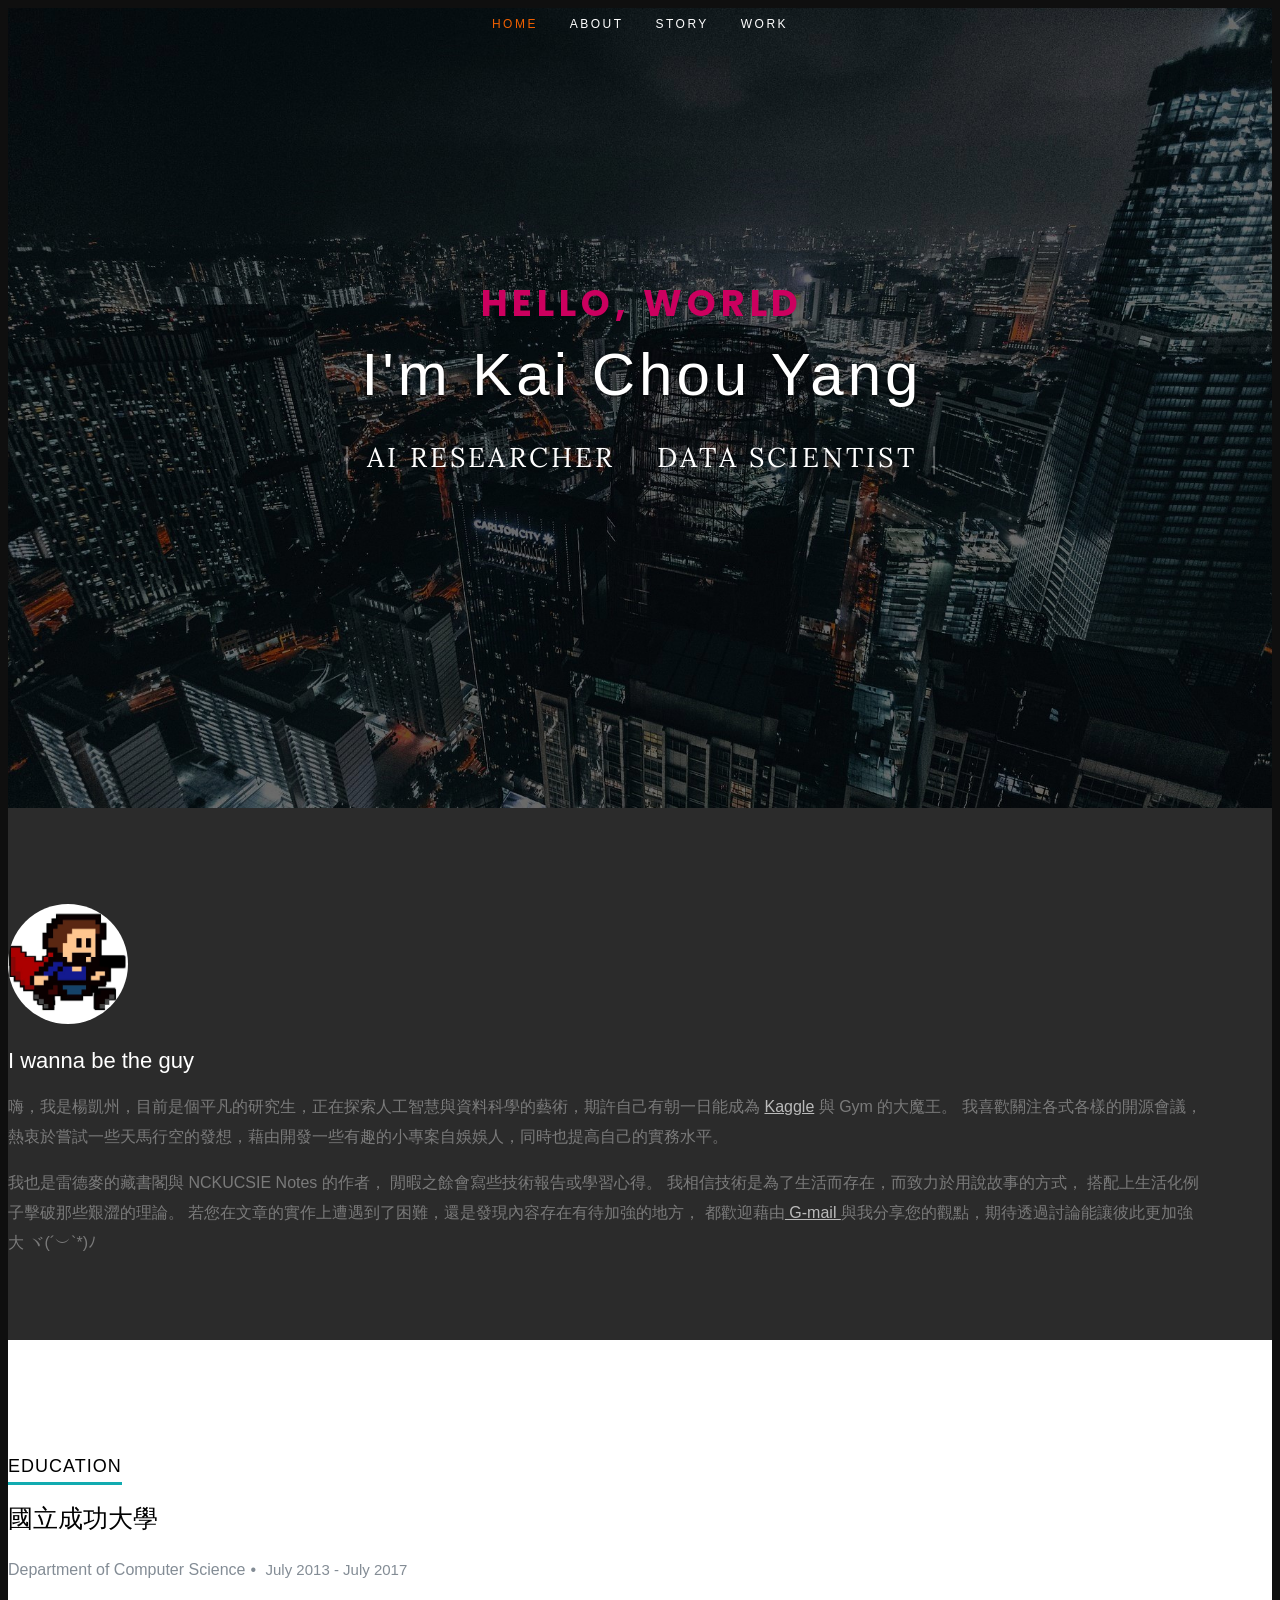
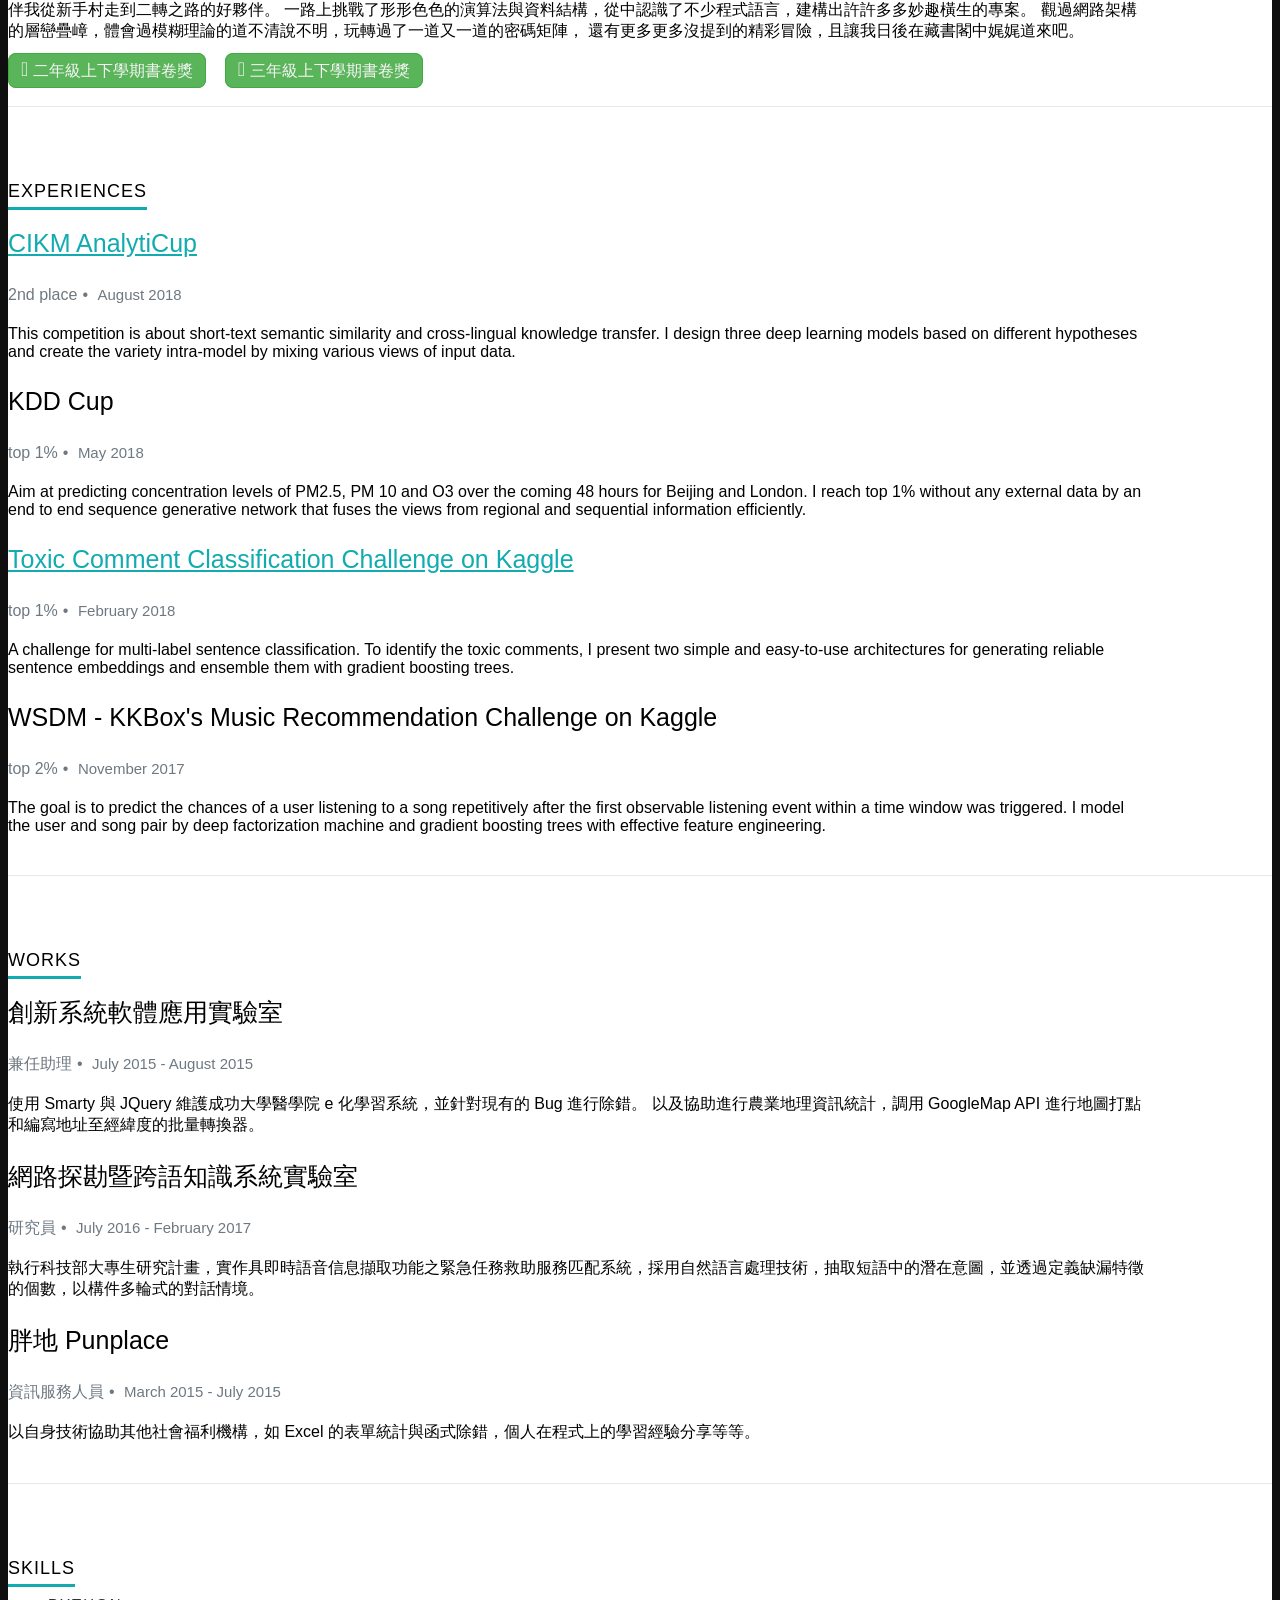
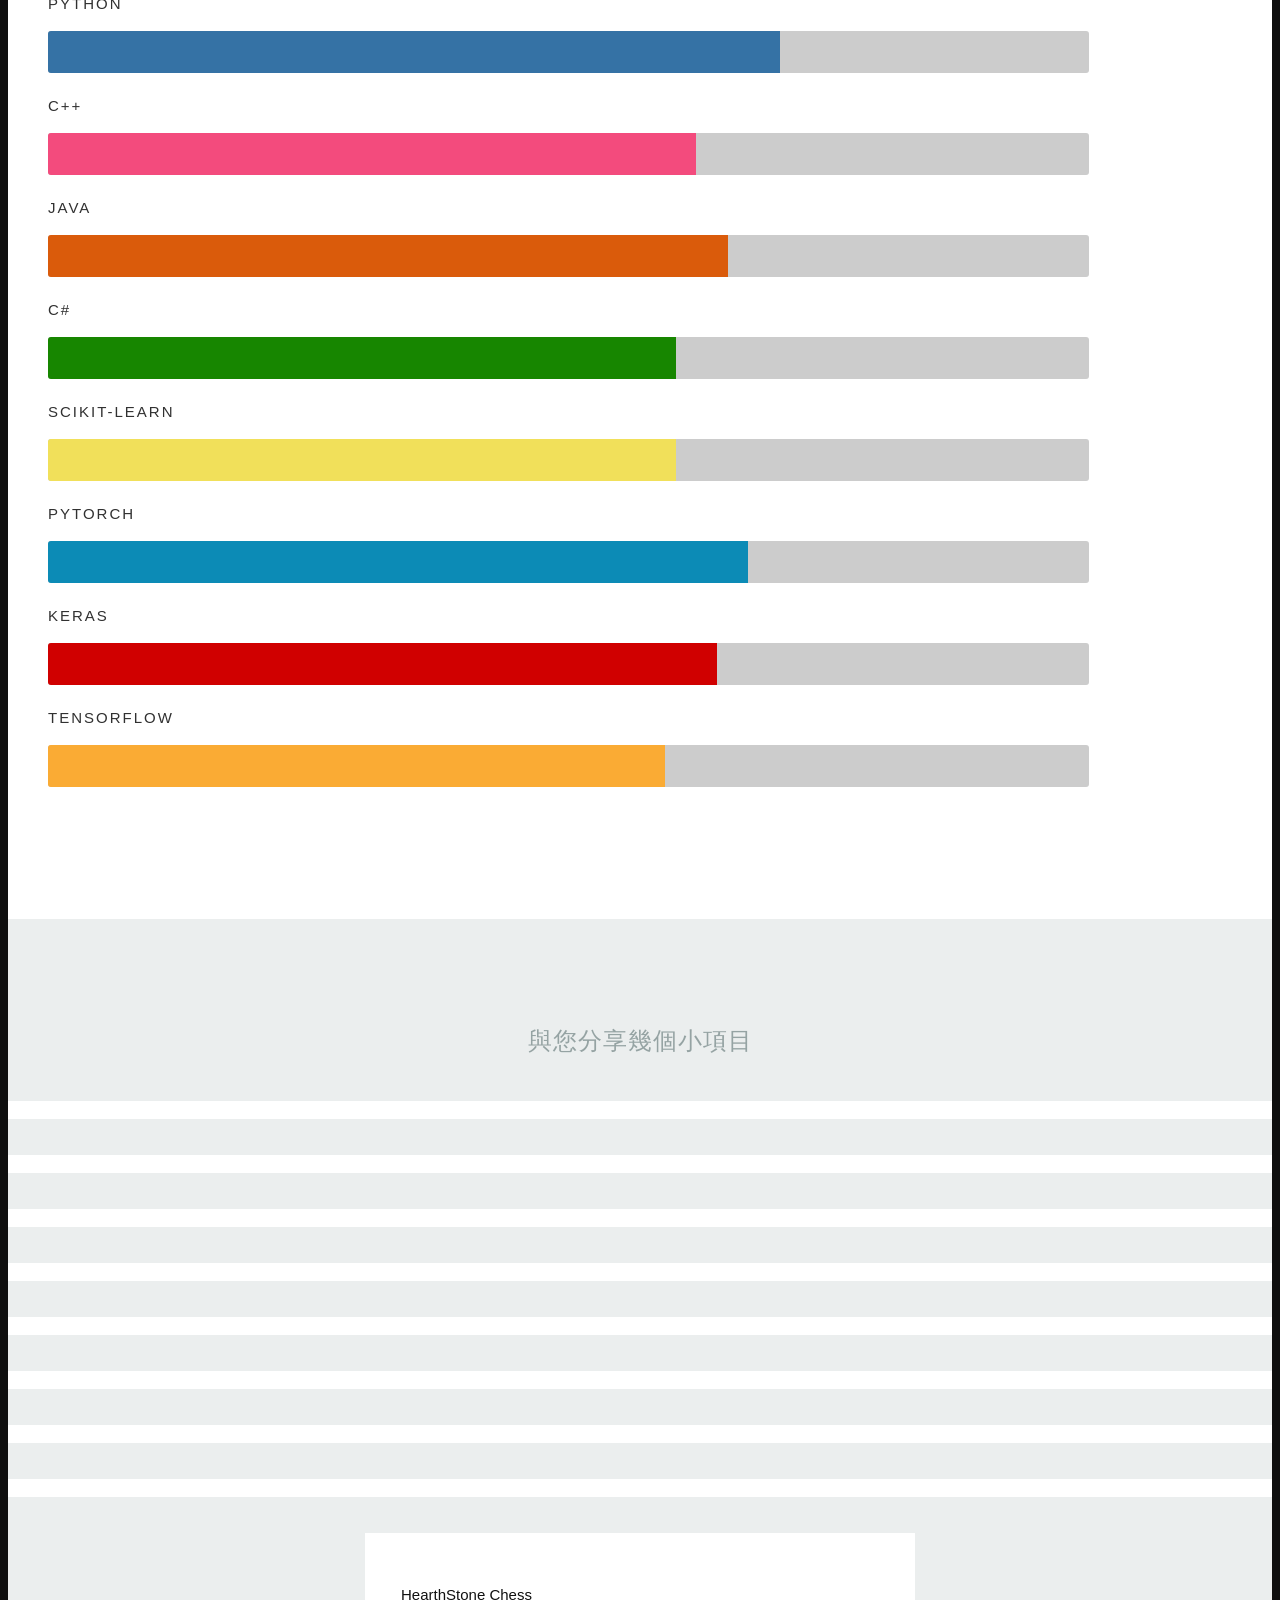
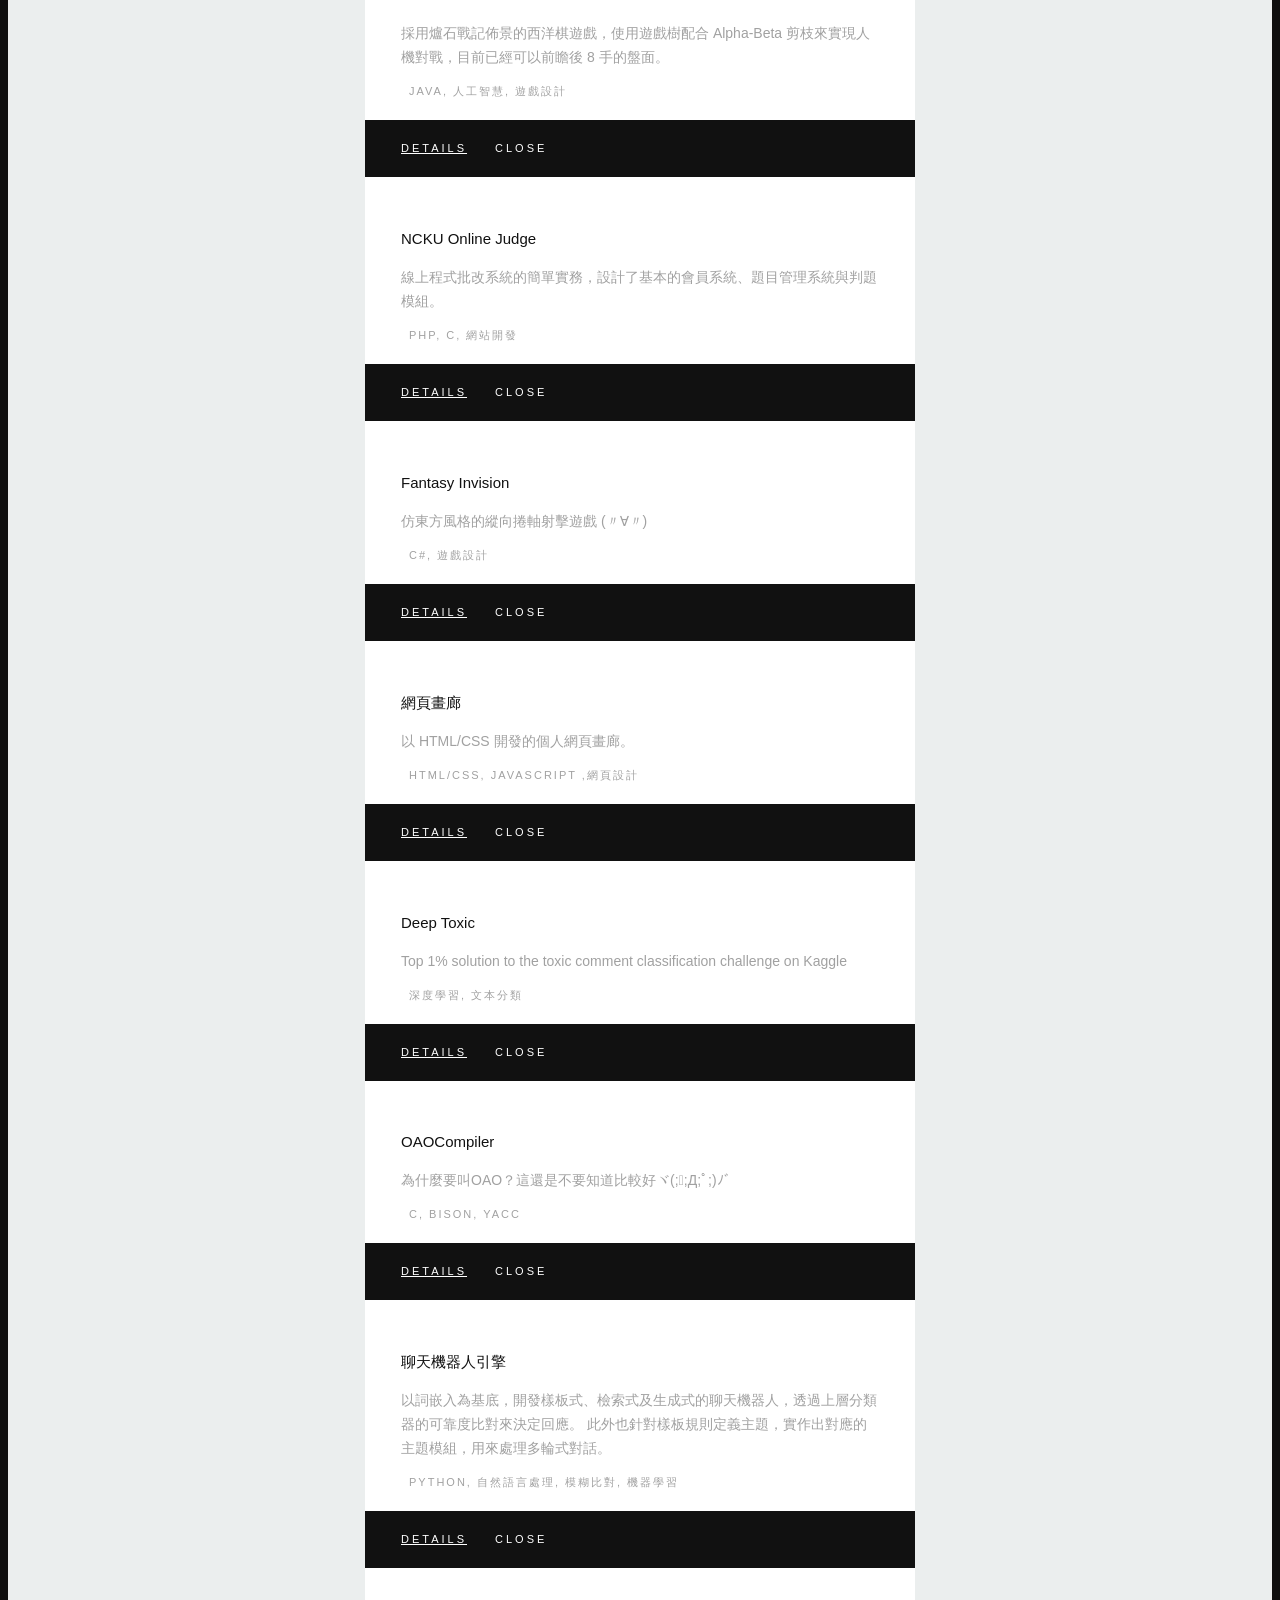
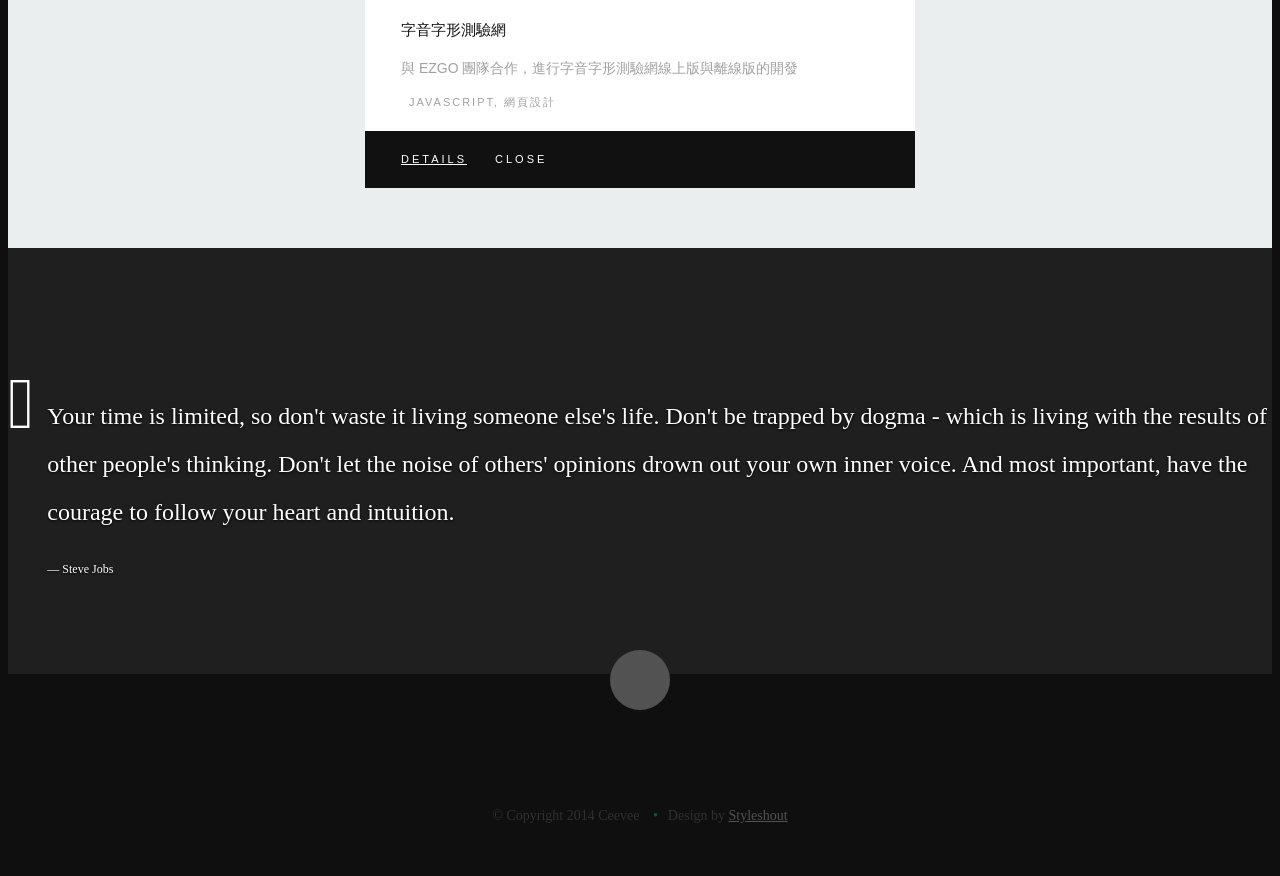
==== commit a035f681: "[U] Add a column to display exps and change to a english head title." ====
--- a/index.html
+++ b/index.html
@@ -58,8 +58,8 @@
 
         <div class="row banner">
             <div class="banner-text">
-                <h2 class="side-title">你好，世界!</h2>
-                <h1 class="responsive-headline head-title" style="margin-bottom:30px;">我是楊凱州</h1>
+                <h2 class="side-title">Hello, World</h2>
+                <h1 class="responsive-headline head-title" style="margin-bottom:30px;">I'm Kai Chou Yang</h1>
                 <p class="intro-position">
                   <span>AI Researcher</span>
                   <span>Data Scientist</span>
@@ -111,7 +111,7 @@
                   我相信技術是為了生活而存在，而致力於用說故事的方式，
                   搭配上生活化例子擊破那些艱澀的理論。
                   若您在文章的實作上遭遇到了困難，還是發現內容存在有待加強的地方，
-                  都歡迎藉由<a href="mailto:zake7749@gmail.com"> G-mail </a> 與我分享您的觀點，期待透過討論能讓彼此更加強大 ヾ(´︶`*)ﾉ
+                  都歡迎藉由<a class='info-reference' href="mailto:zake7749@gmail.com"> G-mail </a> 與我分享您的觀點，期待透過討論能讓彼此更加強大 ヾ(´︶`*)ﾉ
                 </p>
                 <!-- end row -->
 
@@ -143,7 +143,7 @@
                     <div class="twelve columns">
 
                         <h3>國立成功大學</h3>
-                        <p class="info" style='font-weight:normal; color:#838C95; font-family:"Arial";'>4th from Department of Computer Science<span>&bull;</span> <em class="date">July 2013 - July 2017</em></p>
+                        <p class="info" style='font-weight:normal; color:#838C95; font-family:"Arial";'>Department of Computer Science<span>&bull;</span> <em class="date">July 2013 - July 2017</em></p>
                         <p>
                           伴我從新手村走到二轉之路的好夥伴。
                           一路上挑戰了形形色色的演算法與資料結構，從中認識了不少程式語言，建構出許許多多妙趣橫生的專案。
@@ -161,14 +161,66 @@
             <!-- main-col end -->
         </div>
         <!-- End Education -->
-
+        <!-- Experience
+      ----------------------------------------------- -->
+      <div class="row education">
+
+            <div class="three columns header-col">
+                <h1><span>Experiences</span></h1>
+            </div>
+
+            <div class="nine columns main-col">
+                <div class="row item">
+                    <div class="twelve columns">
+                        <h3><a href="https://github.com/zake7749/Closer">CIKM AnalytiCup</a></h3>
+                        <p class="info">2nd place<span>&bull;</span> <em class="date">August 2018</em></p>
+                        <p>
+                            This competition is about short-text semantic similarity and cross-lingual knowledge transfer.
+                            I design three deep learning models based on different hypotheses and create the variety intra-model by mixing various views of input data.
+                        </p>
+                    </div>
+                </div> 
+                <div class="row item">
+                    <div class="twelve columns">
+                        <h3>KDD Cup</h3>
+                        <p class="info">top 1%<span>&bull;</span> <em class="date">May 2018</em></p>
+                        <p>
+                            Aim at predicting concentration levels of PM2.5, PM 10 and O3 over the coming 48 hours for Beijing and London. 
+                            I reach top 1% without any external data by an end to end sequence generative network that fuses the views from regional and sequential information efficiently.
+                        </p>
+                    </div>
+                </div> 
+                <div class="row item">
+                    <div class="twelve columns">
+                        <h3><a href="https://github.com/zake7749/DeepToxic">Toxic Comment Classification Challenge on Kaggle</a></h3>
+                        <p class="info">top 1%<span>&bull;</span> <em class="date">February 2018</em></p>
+                        <p>
+                            A challenge for multi-label sentence classification. 
+                            To identify the toxic comments, I present two simple and easy-to-use architectures for generating reliable sentence embeddings and ensemble them with gradient boosting trees.
+                        </p>
+                    </div>
+                </div>
+                <div class="row item">
+                    <div class="twelve columns">
+                        <h3>WSDM - KKBox's Music Recommendation Challenge on Kaggle</h3>
+                        <p class="info">top 2%<span>&bull;</span> <em class="date">November 2017</em></p>
+                        <p>
+                            The goal is to predict the chances of a user listening to a song repetitively after the first observable listening event within a time window was triggered.
+                            I model the user and song pair by deep factorization machine and gradient boosting trees with effective feature engineering.
+                        </p>
+                    </div>
+                </div>                                                                 
+            </div>
+            <!-- main-col end -->
+        </div>
+        <!-- End Experience -->
 
         <!-- Work
       ----------------------------------------------- -->
         <div class="row work">
 
             <div class="three columns header-col">
-                <h1><span>Experiences</span></h1>
+                <h1><span>Works</span></h1>
             </div>
 
             <div class="nine columns main-col">
--- a/css/layout.css
+++ b/css/layout.css
@@ -271,7 +271,7 @@
 #resume .header-col { padding-top: 9px; }
 #resume .main-col { padding-right: 10%; }
 
-.education, .work {
+.education, .work{
    margin-bottom: 48px;
    padding-bottom: 24px;
    border-bottom: 1px solid #E8E8E8;
@@ -1191,12 +1191,13 @@
 }
 
 .head-title{
-  font-family: "Microsoft YaHei" !important;
+  font-family: "poppins-medium", "sans-serif";
   padding-top: 10px;
-  font-size: 48px !important;
+  font-size: 60px !important;
   font-weight: bold;
-  letter-spacing: 5px !important;
-}
+  letter-spacing: .25rem !important;
+}
+
 
 .head-meta{
   font-family: "Microsoft YaHei" !important;
@@ -1293,7 +1294,7 @@
 
 .side-title{
   color: #cc005f;
-	font-family: 'Poppins',"Microsoft YaHei", sans-serif;
+	font-family: 'Poppins', "poppins-bold", "Microsoft YaHei", sans-serif;
   margin-bottom: 10px;
 	font-size: 2.3rem;
 	line-height: 1.565;
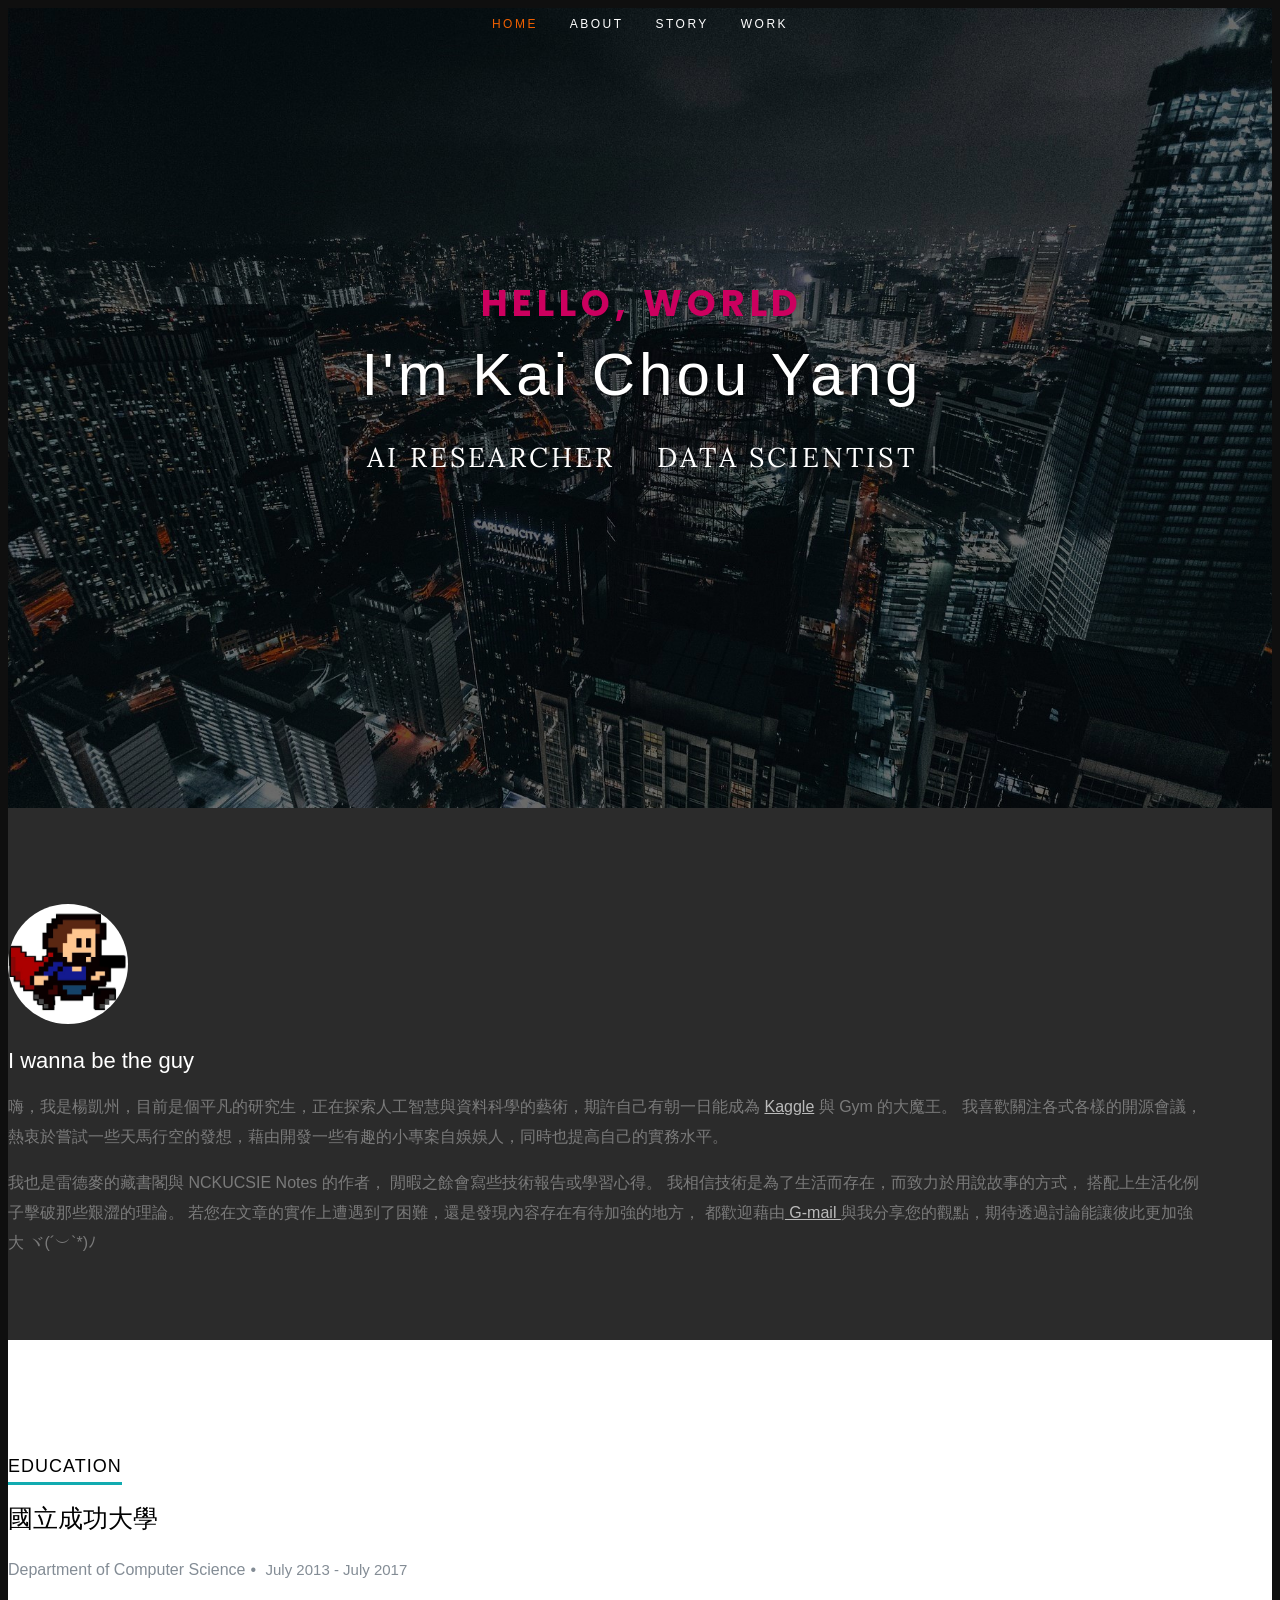
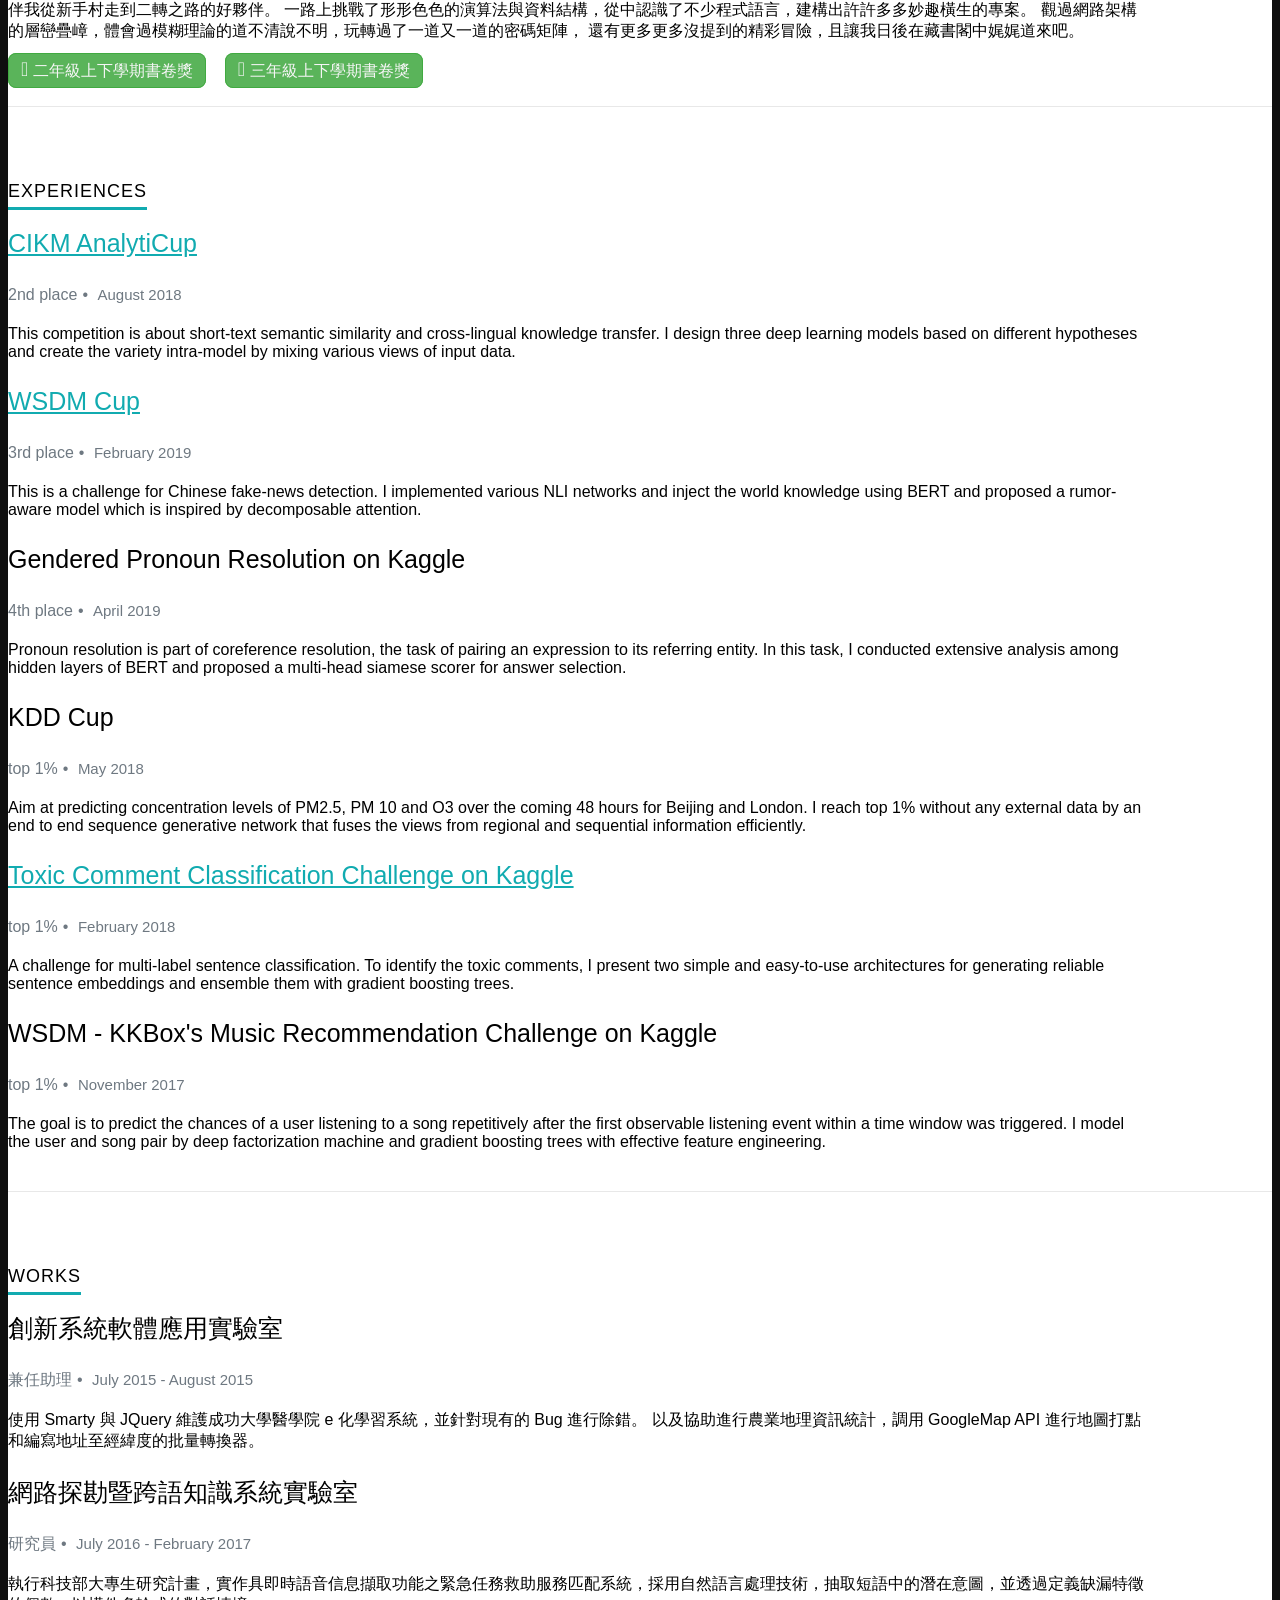
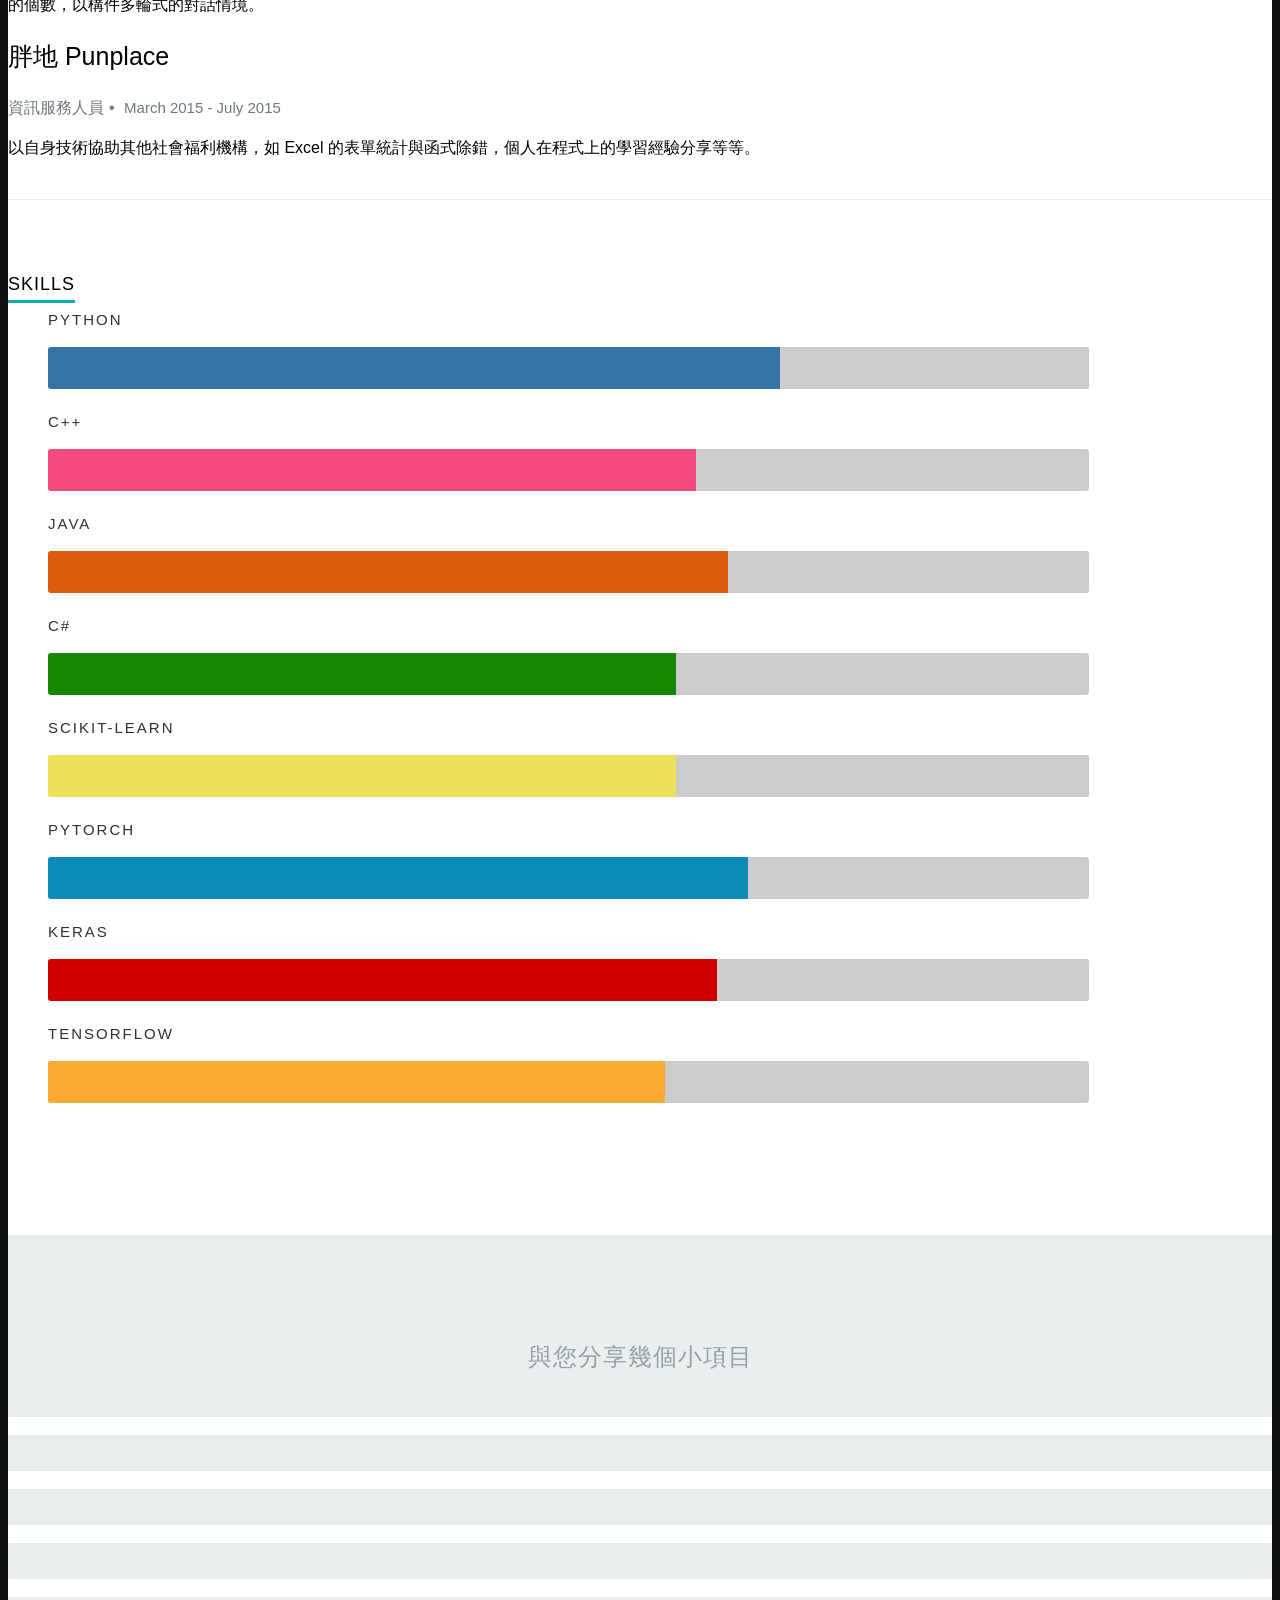
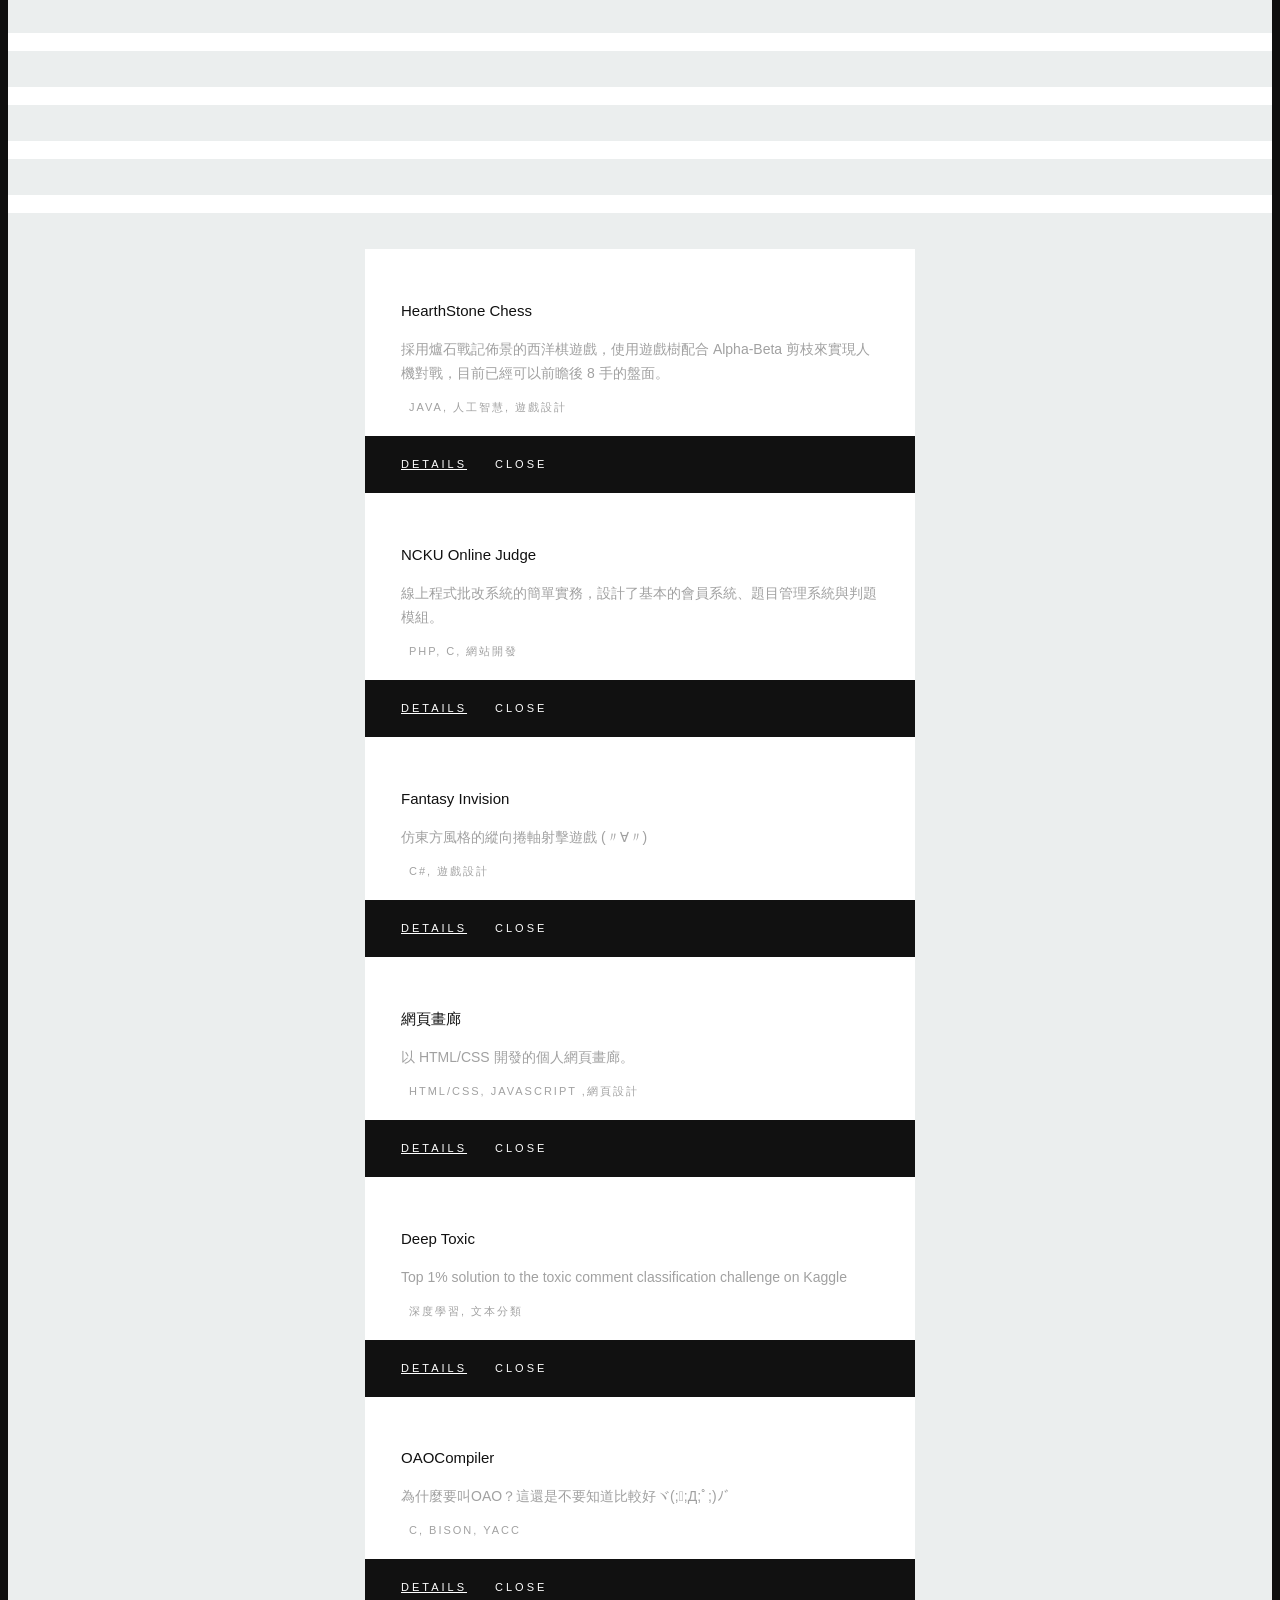
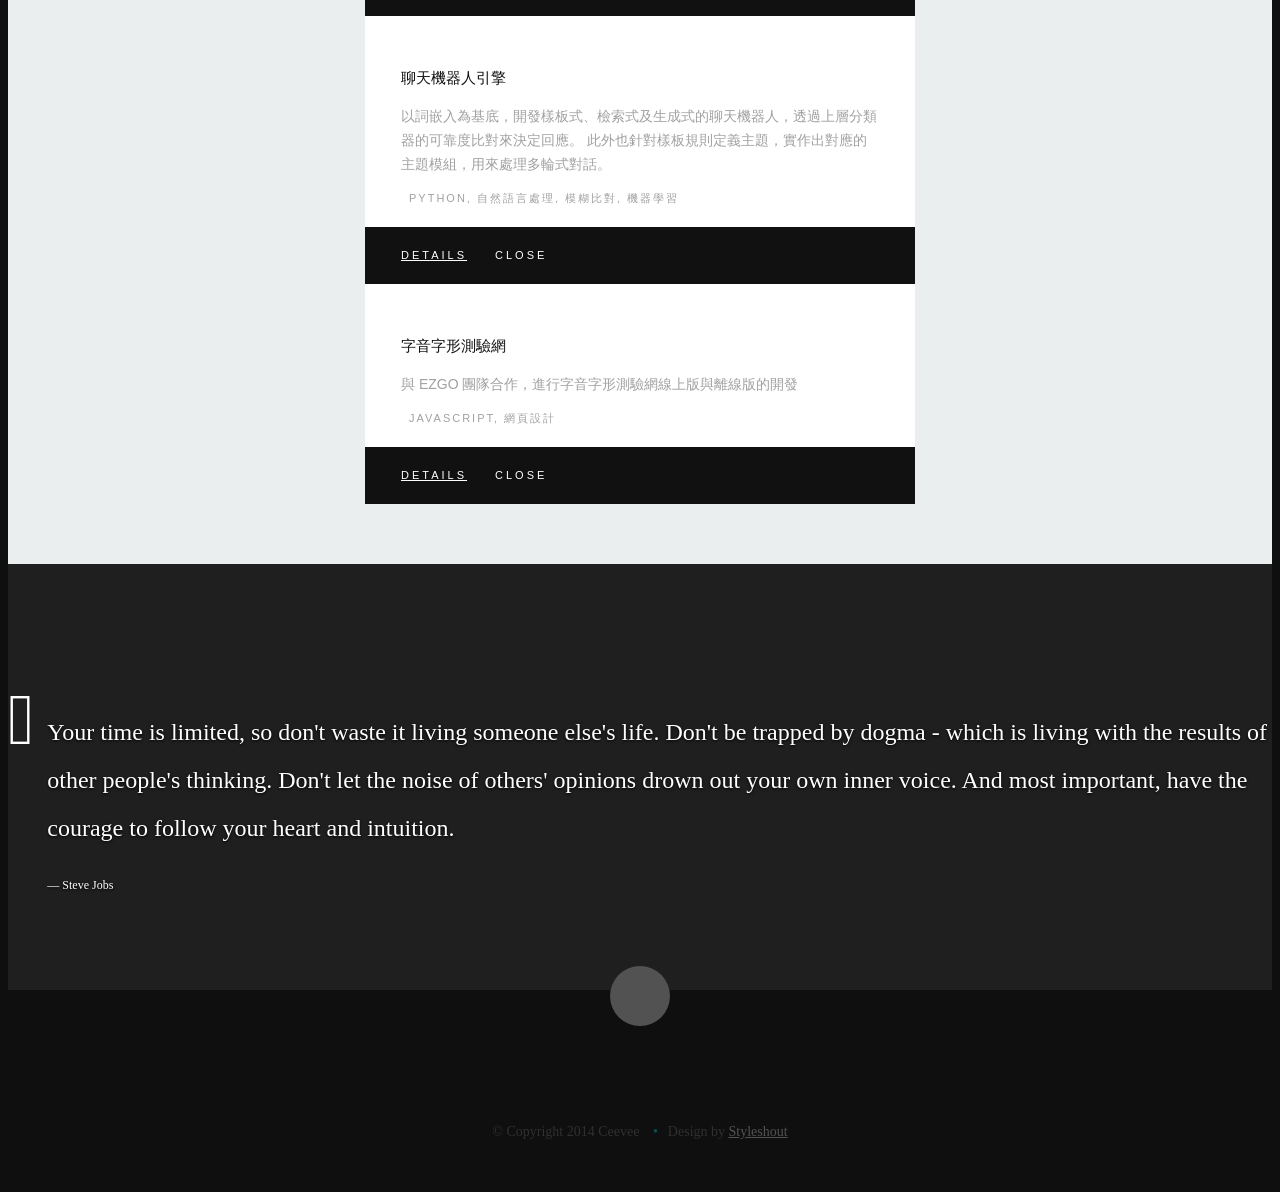
==== commit 500da0df: "[U] Add some credits." ====
--- a/index.html
+++ b/index.html
@@ -180,6 +180,26 @@
                         </p>
                     </div>
                 </div> 
+                 <div class="row item">
+                    <div class="twelve columns">
+                        <h3><a href="https://github.com/zake7749/WSDM-Cup-2019">WSDM Cup</a></h3>
+                        <p class="info">3rd place<span>&bull;</span> <em class="date">February 2019</em></p>
+                        <p>
+                            This is a challenge for Chinese fake-news detection. I implemented various NLI networks and inject the world knowledge using BERT
+                            and proposed a rumor-aware model which is inspired by decomposable attention.
+                        </p>
+                    </div>
+                </div>           
+                 <div class="row item">
+                    <div class="twelve columns">
+                        <h3>Gendered Pronoun Resolution on Kaggle</h3>
+                        <p class="info">4th place<span>&bull;</span> <em class="date">April 2019</em></p>
+                        <p>
+                            Pronoun resolution is part of coreference resolution, the task of pairing an expression to its referring entity. 
+                            In this task, I conducted extensive analysis among hidden layers of BERT and proposed a multi-head siamese scorer for answer selection.
+                        </p>
+                    </div>
+                </div>                     
                 <div class="row item">
                     <div class="twelve columns">
                         <h3>KDD Cup</h3>
@@ -203,7 +223,7 @@
                 <div class="row item">
                     <div class="twelve columns">
                         <h3>WSDM - KKBox's Music Recommendation Challenge on Kaggle</h3>
-                        <p class="info">top 2%<span>&bull;</span> <em class="date">November 2017</em></p>
+                        <p class="info">top 1%<span>&bull;</span> <em class="date">November 2017</em></p>
                         <p>
                             The goal is to predict the chances of a user listening to a song repetitively after the first observable listening event within a time window was triggered.
                             I model the user and song pair by deep factorization machine and gradient boosting trees with effective feature engineering.
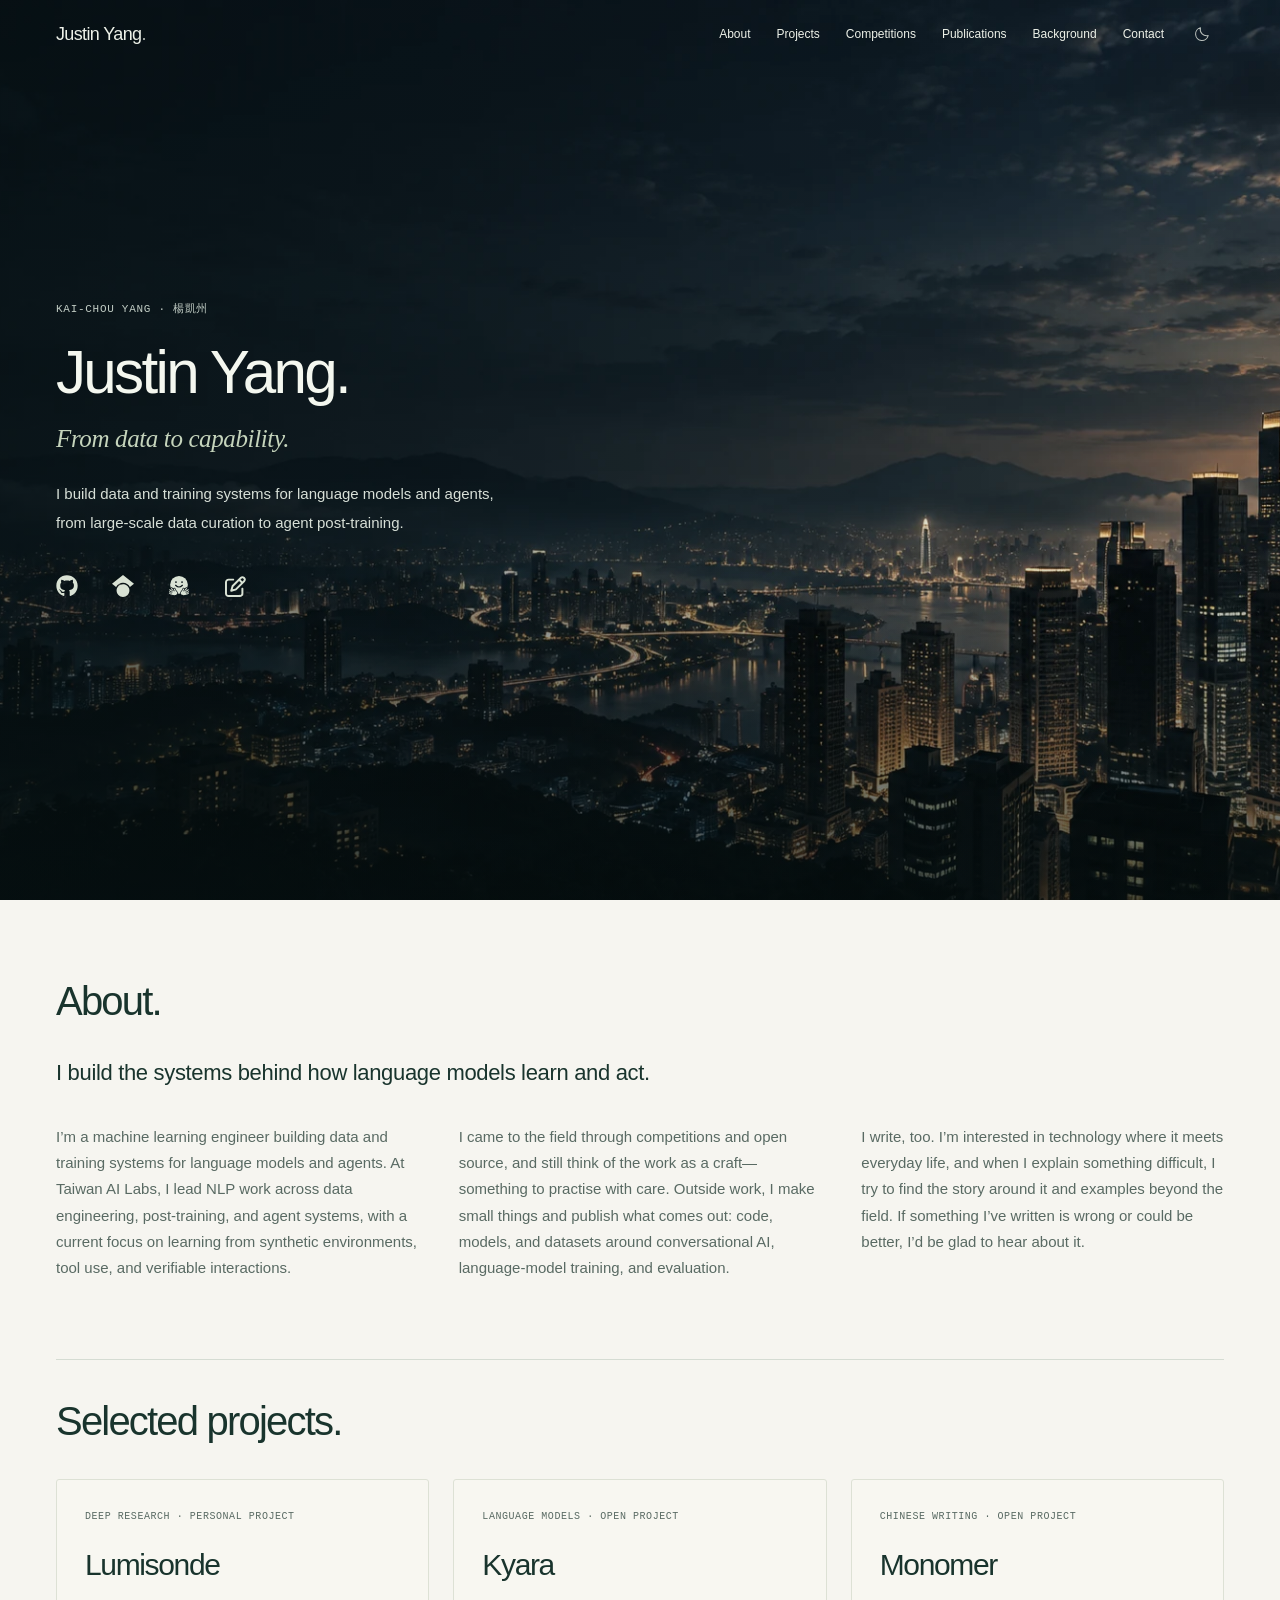
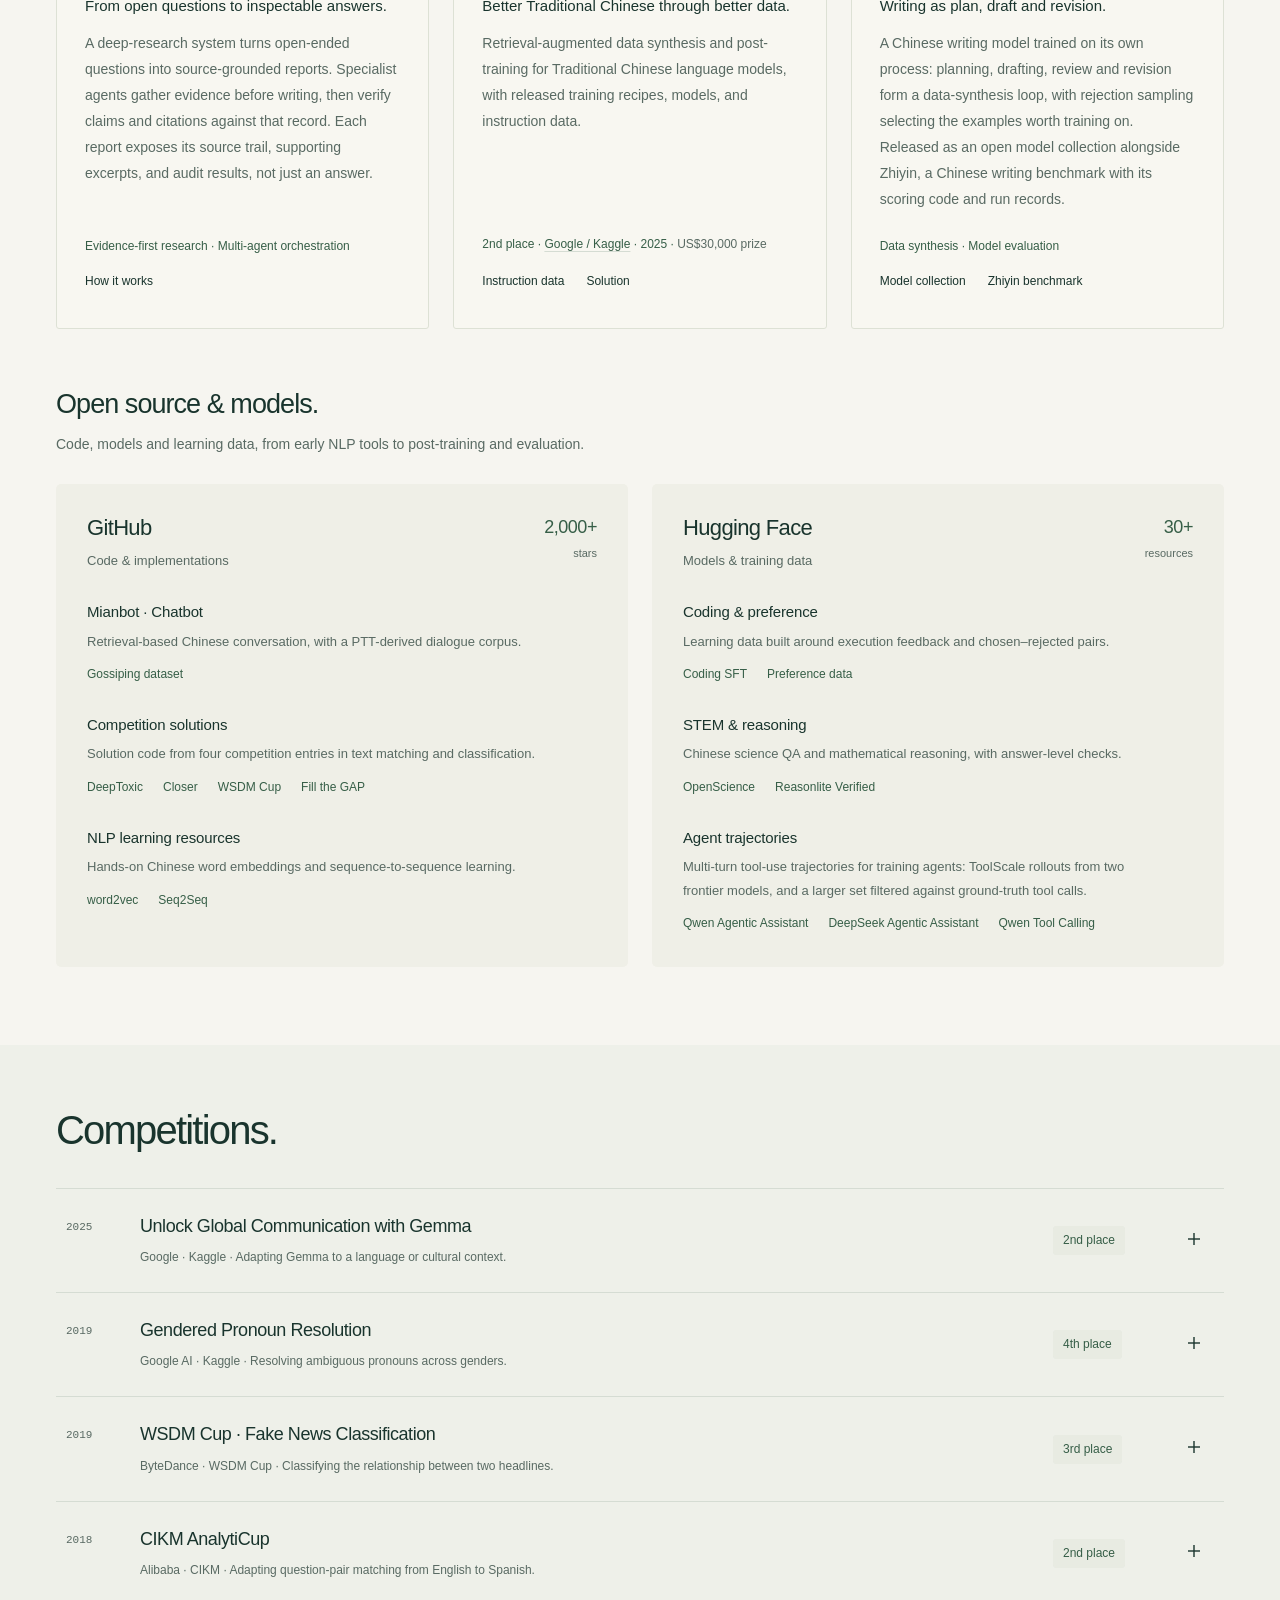
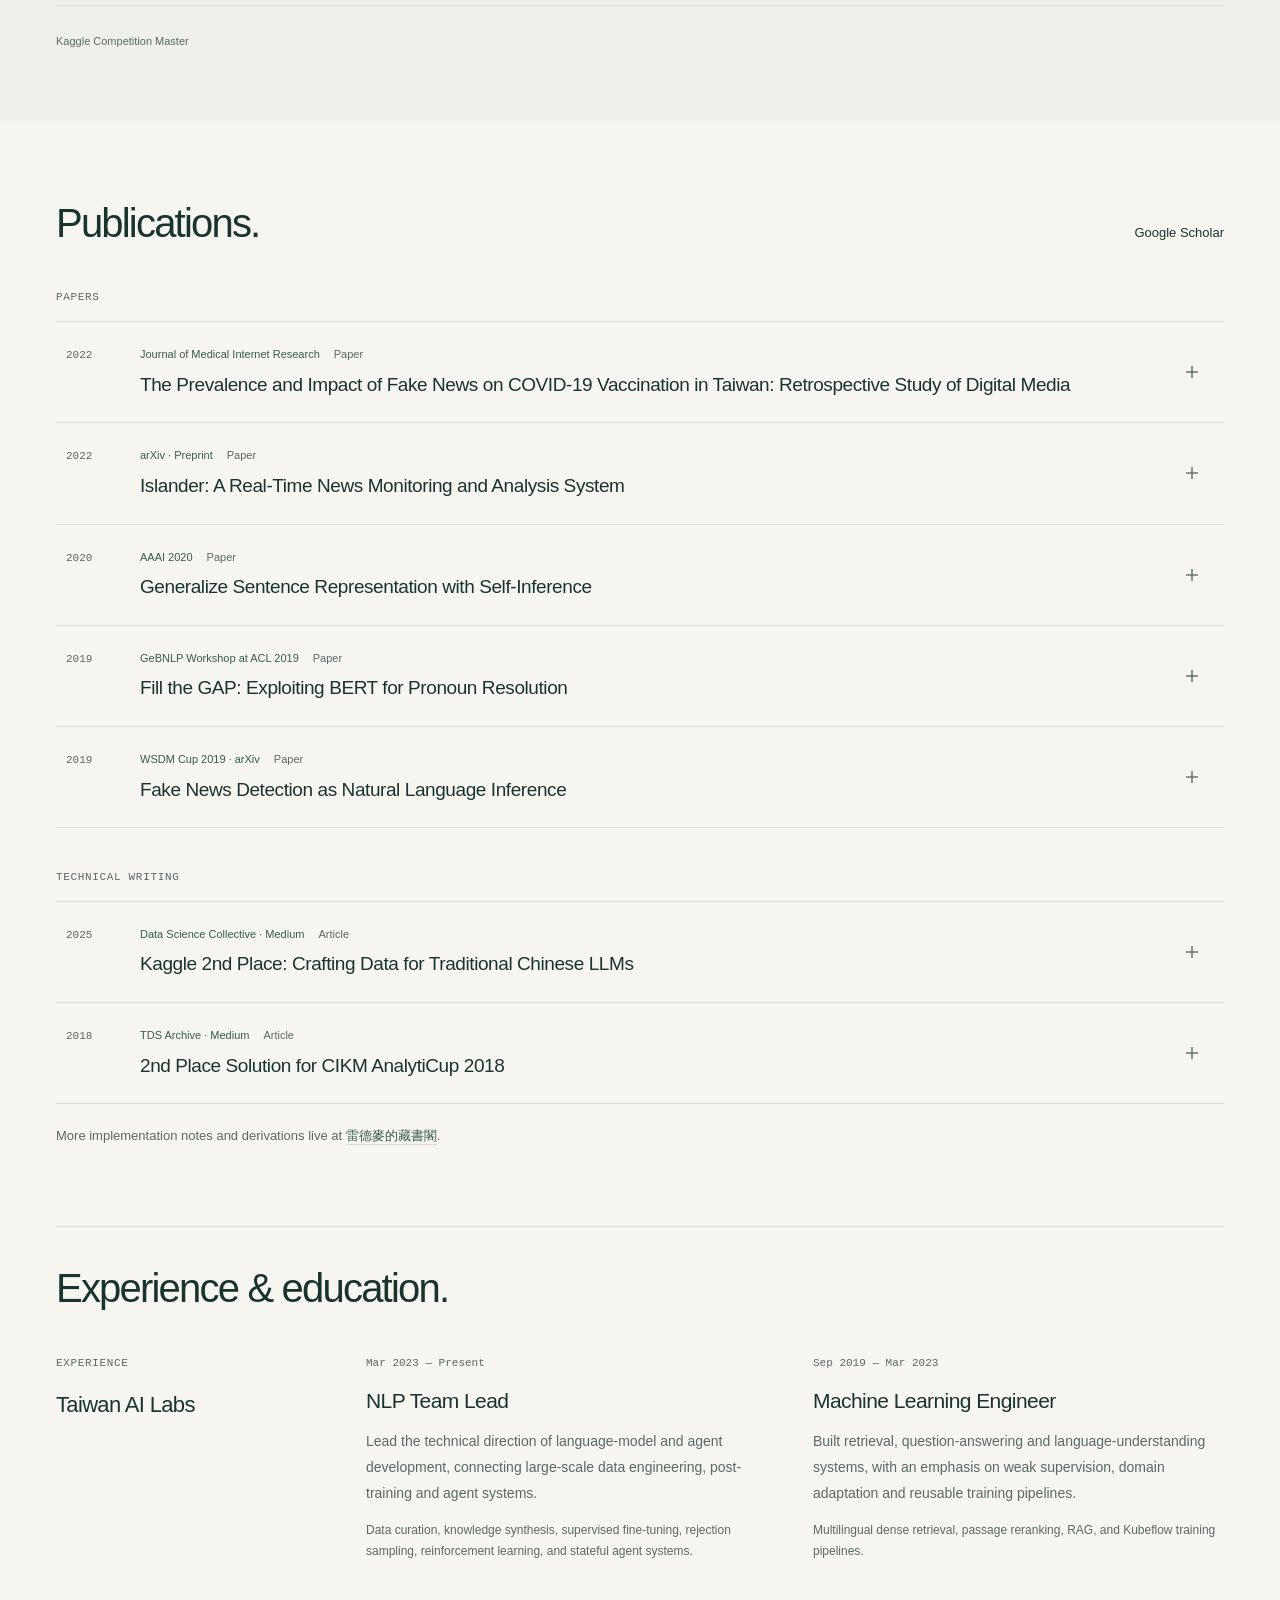
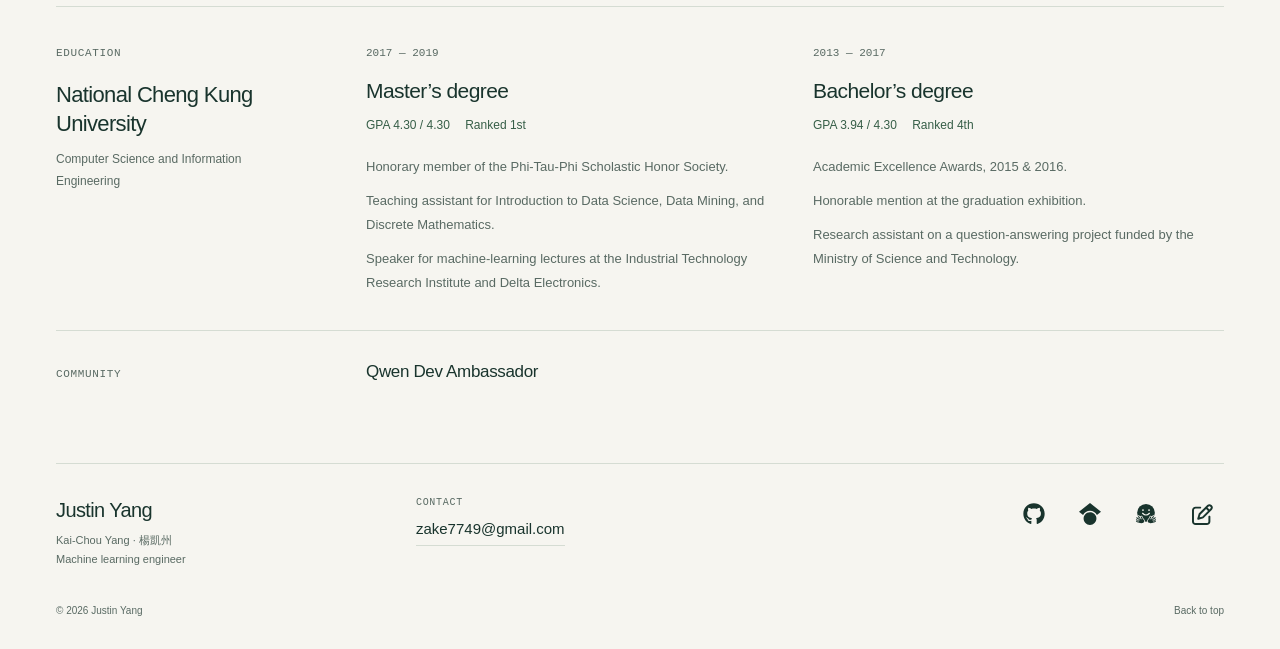
==== commit 2b8d9c12: "Rebuild the site as a generated page Replaces the 2019 template with the Horizon v7.2 design, genera" ====
--- a/index.html
+++ b/index.html
@@ -1,725 +1,269 @@
-<!DOCTYPE html>
-<!--[if lt IE 8 ]><html class="no-js ie ie7" lang="en"> <![endif]-->
-<!--[if IE 8 ]><html class="no-js ie ie8" lang="en"> <![endif]-->
-<!--[if (gte IE 8)|!(IE)]><!-->
-<html class="no-js" lang="zh">
-<!--<![endif]-->
-
-<head>
-
-    <!--- Basic Page Needs
-   ================================================== -->
-    <meta charset="utf-8">
-    <title>楊凱州 | 個人簡歷</title>
-    <meta name="description" content="">
-    <meta name="author" content="">
-
-    <!-- Mobile Specific Metas
-   ================================================== -->
-    <meta name="viewport" content="width=device-width, initial-scale=1, maximum-scale=1">
-
-    <!-- CSS
-    ================================================== -->
-    <link rel="stylesheet" href="css/default.css">
-    <link rel="stylesheet" href="css/layout.css">
-    <link rel="stylesheet" href="css/media-queries.css">
-    <link rel="stylesheet" href="css/magnific-popup.css">
-
-    <!-- Script
-   ================================================== -->
-    <script src="js/modernizr.js"></script>
-    <!-- Favicons
-	================================================== -->
-    <link rel="shortcut icon" href="favicon.png">
-
-</head>
-
-<body>
-
-    <!-- Header
-   ================================================== -->
-    <header id="home">
-
-        <nav id="nav-wrap">
-
-            <a class="mobile-btn" href="#nav-wrap" title="Show navigation">Show navigation</a>
-            <a class="mobile-btn" href="#" title="Hide navigation">Hide navigation</a>
-
-            <ul id="nav" class="nav">
-                <li class="current"><a class="smoothscroll" href="#home">Home</a></li>
-                <li><a class="smoothscroll" href="#about">About</a></li>
-                <li><a class="smoothscroll" href="#resume">Story</a></li>
-                <li><a class="smoothscroll" href="#portfolio">Work</a></li>
-            </ul>
-            <!-- end #nav -->
-
-        </nav>
-        <!-- end #nav-wrap -->
-
-        <div class="row banner">
-            <div class="banner-text">
-                <h2 class="side-title">Hello, World</h2>
-                <h1 class="responsive-headline head-title" style="margin-bottom:30px;">I'm Kai Chou Yang</h1>
-                <p class="intro-position">
-                  <span>AI Researcher</span>
-                  <span>Data Scientist</span>
-                </p>
-                <ul class="social">
-                  <li><a href="http://zake7749.github.io"><i class="fa fa-home"></i></a></li>
-                  <li><address><a href="mailto:zake7749@gmail.com"><i class="fa fa-envelope-o"></i></a></address></li>
-                  <li><a href="https://github.com/zake7749"><i class="fa fa-github"></i></a></li>
-                  <li><a href=""><i class="fa fa-google-plus"></i></a></li>
-                </ul>
-                <!--
-                <ul class="social">
-                    <li><a href="#"><i class="fa fa-home"></i></a></li><li><a href="#"><i class="fa fa-github"></i></a></li><li><a href="#"><i class="fa fa-facebook"></i></a></li><li><a href="#"><i class="fa fa-google-plus"></i></a></li>
-                </ul>-->
-            </div>
-        </div>
-
-        <p class="scrolldown">
-            <a class="smoothscroll" href="#about"><i class="icon-down-circle"></i></a>
-        </p>
-
-    </header>
-    <!-- Header End -->
-
-
-    <!-- About Section
-   ================================================== -->
-    <section id="about">
-
-        <div class="row">
-
-            <div class="three columns">
-
-                <img class="profile-pic" src="images/profilepic.jpg" alt="" />
-
-            </div>
-
-            <div class="nine columns main-col">
-
-                <h2>I wanna be the guy</h2>
-
-                <p>
-                  嗨，我是楊凱州，目前是個平凡的研究生，正在探索人工智慧與資料科學的藝術，期許自己有朝一日能成為 <a class='info-reference' href='https://www.kaggle.com/zake7749'>Kaggle</a> 與 Gym 的大魔王。
-                  我喜歡關注各式各樣的開源會議，熱衷於嘗試一些天馬行空的發想，藉由開發一些有趣的小專案自娛娛人，同時也提高自己的實務水平。
-                </p>
-                <p>
-                  我也是雷德麥的藏書閣與 NCKUCSIE Notes 的作者，
-                  閒暇之餘會寫些技術報告或學習心得。
-                  我相信技術是為了生活而存在，而致力於用說故事的方式，
-                  搭配上生活化例子擊破那些艱澀的理論。
-                  若您在文章的實作上遭遇到了困難，還是發現內容存在有待加強的地方，
-                  都歡迎藉由<a class='info-reference' href="mailto:zake7749@gmail.com"> G-mail </a> 與我分享您的觀點，期待透過討論能讓彼此更加強大 ヾ(´︶`*)ﾉ
-                </p>
-                <!-- end row -->
-
-            </div>
-            <!-- end .main-col -->
-
-        </div>
-
-    </section>
-    <!-- About Section End-->
-
-
-    <!-- Resume Section
-   ================================================== -->
-    <section id="resume">
-
-        <!-- Education
-      ----------------------------------------------- -->
-        <div class="row education">
-
-            <div class="three columns header-col">
-                <h1><span>Education</span></h1>
-            </div>
-
-            <div class="nine columns main-col">
-
-                <div class="row item">
-
-                    <div class="twelve columns">
-
-                        <h3>國立成功大學</h3>
-                        <p class="info" style='font-weight:normal; color:#838C95; font-family:"Arial";'>Department of Computer Science<span>&bull;</span> <em class="date">July 2013 - July 2017</em></p>
-                        <p>
-                          伴我從新手村走到二轉之路的好夥伴。
-                          一路上挑戰了形形色色的演算法與資料結構，從中認識了不少程式語言，建構出許許多多妙趣橫生的專案。
-                          觀過網路架構的層巒疊嶂，體會過模糊理論的道不清說不明，玩轉過了一道又一道的密碼矩陣，
-                          還有更多更多沒提到的精彩冒險，且讓我日後在藏書閣中娓娓道來吧。
-                        </p>
-                        <span class="gold-tag"><li class="trophy"> 二年級上下學期書卷獎 </li></span>
-                        <span class="gold-tag"><li class="trophy"> 三年級上下學期書卷獎 </li></span>
-
-                    </div>
-                    
-                </div>
-                <!-- item end -->
-            </div>
-            <!-- main-col end -->
-        </div>
-        <!-- End Education -->
-        <!-- Experience
-      ----------------------------------------------- -->
-      <div class="row education">
-
-            <div class="three columns header-col">
-                <h1><span>Experiences</span></h1>
-            </div>
-
-            <div class="nine columns main-col">
-                <div class="row item">
-                    <div class="twelve columns">
-                        <h3><a href="https://github.com/zake7749/Closer">CIKM AnalytiCup</a></h3>
-                        <p class="info">2nd place<span>&bull;</span> <em class="date">August 2018</em></p>
-                        <p>
-                            This competition is about short-text semantic similarity and cross-lingual knowledge transfer.
-                            I design three deep learning models based on different hypotheses and create the variety intra-model by mixing various views of input data.
-                        </p>
-                    </div>
-                </div> 
-                 <div class="row item">
-                    <div class="twelve columns">
-                        <h3><a href="https://github.com/zake7749/WSDM-Cup-2019">WSDM Cup</a></h3>
-                        <p class="info">3rd place<span>&bull;</span> <em class="date">February 2019</em></p>
-                        <p>
-                            This is a challenge for Chinese fake-news detection. I implemented various NLI networks and inject the world knowledge using BERT
-                            and proposed a rumor-aware model which is inspired by decomposable attention.
-                        </p>
-                    </div>
-                </div>           
-                 <div class="row item">
-                    <div class="twelve columns">
-                        <h3>Gendered Pronoun Resolution on Kaggle</h3>
-                        <p class="info">4th place<span>&bull;</span> <em class="date">April 2019</em></p>
-                        <p>
-                            Pronoun resolution is part of coreference resolution, the task of pairing an expression to its referring entity. 
-                            In this task, I conducted extensive analysis among hidden layers of BERT and proposed a multi-head siamese scorer for answer selection.
-                        </p>
-                    </div>
-                </div>                     
-                <div class="row item">
-                    <div class="twelve columns">
-                        <h3>KDD Cup</h3>
-                        <p class="info">top 1%<span>&bull;</span> <em class="date">May 2018</em></p>
-                        <p>
-                            Aim at predicting concentration levels of PM2.5, PM 10 and O3 over the coming 48 hours for Beijing and London. 
-                            I reach top 1% without any external data by an end to end sequence generative network that fuses the views from regional and sequential information efficiently.
-                        </p>
-                    </div>
-                </div> 
-                <div class="row item">
-                    <div class="twelve columns">
-                        <h3><a href="https://github.com/zake7749/DeepToxic">Toxic Comment Classification Challenge on Kaggle</a></h3>
-                        <p class="info">top 1%<span>&bull;</span> <em class="date">February 2018</em></p>
-                        <p>
-                            A challenge for multi-label sentence classification. 
-                            To identify the toxic comments, I present two simple and easy-to-use architectures for generating reliable sentence embeddings and ensemble them with gradient boosting trees.
-                        </p>
-                    </div>
-                </div>
-                <div class="row item">
-                    <div class="twelve columns">
-                        <h3>WSDM - KKBox's Music Recommendation Challenge on Kaggle</h3>
-                        <p class="info">top 1%<span>&bull;</span> <em class="date">November 2017</em></p>
-                        <p>
-                            The goal is to predict the chances of a user listening to a song repetitively after the first observable listening event within a time window was triggered.
-                            I model the user and song pair by deep factorization machine and gradient boosting trees with effective feature engineering.
-                        </p>
-                    </div>
-                </div>                                                                 
-            </div>
-            <!-- main-col end -->
-        </div>
-        <!-- End Experience -->
-
-        <!-- Work
-      ----------------------------------------------- -->
-        <div class="row work">
-
-            <div class="three columns header-col">
-                <h1><span>Works</span></h1>
-            </div>
-
-            <div class="nine columns main-col">
-
-                <div class="row item">
-                    <div class="twelve columns">
-                        <h3>創新系統軟體應用實驗室</h3>
-                        <p class="info">兼任助理<span>&bull;</span> <em class="date">July 2015 - August 2015</em></p>
-                        <p>
-                          使用 Smarty 與 JQuery 維護成功大學醫學院 e 化學習系統，並針對現有的 Bug 進行除錯。
-                          以及協助進行農業地理資訊統計，調用 GoogleMap API 進行地圖打點和編寫地址至經緯度的批量轉換器。
-                        </p>
-                    </div>
-                </div>
-                <!-- item end -->
-                <div class="row item">
-                    <div class="twelve columns">
-                        <h3>網路探勘暨跨語知識系統實驗室</h3>
-                        <p class="info">研究員<span>&bull;</span> <em class="date">July 2016 - February 2017</em></p>
-                        <p>
-                          執行科技部大專生研究計畫，實作具即時語音信息擷取功能之緊急任務救助服務匹配系統，採用自然語言處理技術，抽取短語中的潛在意圖，並透過定義缺漏特徵的個數，以構件多輪式的對話情境。
-                        </p>
-                    </div>
-                </div>
-                <!-- item end -->
-                <div class="row item">
-                    <div class="twelve columns">
-                        <h3>胖地 Punplace</h3>
-                        <p class="info">資訊服務人員<span>&bull;</span> <em class="date">March 2015 - July 2015</em></p>
-                        <p>
-                          以自身技術協助其他社會福利機構，如 Excel 的表單統計與函式除錯，個人在程式上的學習經驗分享等等。
-                        </p>
-                    </div>
-                </div>
-                <!-- item end -->
-            </div>
-            <!-- main-col end -->
-        </div>
-        <!-- End Work -->
-        <!-- Skills
-      ----------------------------------------------- -->
-        <div class="row skill">
-
-            <div class="twelve columns header-col">
-                <h1><span>Skills</span></h1>
-            </div>
-            <div class="nine columns main-col">
-                <div class="bars">
-                    <ul class="skills">
-                        <div class="six columns">
-                          <li><span class="bar-expand python"></span><em>Python</em></li>
-                          <li><span class="bar-expand cPlusPlus"></span><em>C++</em></li>
-                          <li><span class="bar-expand java"></span><em>Java</em></li>
-                          <li><span class="bar-expand csharp"></span><em>C#</em></li>
-                        </div>
-                        <div class="six columns">
-                          <li><span class="bar-expand sklearn"></span><em>Scikit-Learn</em></li>
-                          <li><span class="bar-expand pytorch"></span><em>PyTorch</em></li>
-                          <li><span class="bar-expand keras"></span><em>Keras</em></li>
-                          <li><span class="bar-expand TensorFlow"></span><em>TensorFlow</em></li>
-                        </div>
-                    </ul>
-                </div>
-                <!-- end skill-bars -->
-            </div>
-        </div>
-        <!-- End skills -->
-    </section>
-    <!-- Resume Section End-->
-
-
-    <!-- Portfolio Section
-   ================================================== -->
-    <section id="portfolio">
-
-        <div class="row">
-
-            <div class="twelve columns collapsed">
-
-                <h1 class="protfolio-meta">與您分享幾個小項目</h1>
-
-                <!-- portfolio-wrapper -->
-                <div id="portfolio-wrapper" class="bgrid-quarters s-bgrid-thirds cf">
-
-                    <div class="columns portfolio-item">
-                        <div class="item-wrap">
-
-                            <a href="#modal-01" title="">
-                                <img alt="" src="http://i.imgur.com/gVrk4gE.png">
-                                <div class="overlay">
-                                    <div class="portfolio-item-meta">
-                                        <h5>HearthStone Chess</h5>
-                                        <p>遊戲設計</p>
-                                    </div>
-                                </div>
-                                <div class="link-icon"><i class="icon-plus"></i></div>
-                            </a>
-
-                        </div>
-                    </div>
-                    <!-- item end -->
-
-                    <div class="columns portfolio-item">
-                        <div class="item-wrap">
-
-                            <a href="#modal-02" title="">
-                                <img alt="" src="http://i.imgur.com/NU9F7vD.png?1">
-                                <div class="overlay">
-                                    <div class="portfolio-item-meta">
-                                        <h5>NCKU Online Judge</h5>
-                                        <p>網站開發</p>
-                                    </div>
-                                </div>
-                                <div class="link-icon"><i class="icon-plus"></i></div>
-                            </a>
-
-                        </div>
-                    </div>
-                    <!-- item end -->
-
-                    <div class="columns portfolio-item">
-                        <div class="item-wrap">
-
-                            <a href="#modal-03" title="">
-                                <img alt="" src="http://i.imgur.com/t3Oey0X.png">
-                                <div class="overlay">
-                                    <div class="portfolio-item-meta">
-                                        <h5>Fantasy Invision</h5>
-                                        <p>遊戲設計</p>
-                                    </div>
-                                </div>
-                                <div class="link-icon"><i class="icon-plus"></i></div>
-                            </a>
-
-                        </div>
-                    </div>
-                    <!-- item end -->
-
-                    <div class="columns portfolio-item">
-                        <div class="item-wrap">
-
-                            <a href="#modal-04" title="">
-                                <img alt="" src="http://i.imgur.com/WyiolDB.png">
-                                <div class="overlay">
-                                    <div class="portfolio-item-meta">
-                                        <h5>網頁畫廊</h5>
-                                        <p>網頁設計</p>
-                                    </div>
-                                </div>
-                                <div class="link-icon"><i class="icon-plus"></i></div>
-                            </a>
-
-                        </div>
-                    </div>
-                    <!-- item end -->
-
-                    <div class="columns portfolio-item">
-                        <div class="item-wrap">
-                            <a href="#modal-05" title="">
-                                <img alt="" src="https://i.imgur.com/7dlCP9U.png">
-                                <div class="overlay">
-                                    <div class="portfolio-item-meta">
-                                        <h5>Deep Toxic</h5>
-                                        <p>自然語言處理</p>
-                                    </div>
-                                </div>
-                                <div class="link-icon"><i class="icon-plus"></i></div>
-                            </a>
-                        </div>
-                    </div>
-                    <!-- item end -->
-
-                    <div class="columns portfolio-item">
-                        <div class="item-wrap">
-                            <a href="#modal-06" title="">
-                                <img alt="" src="http://i.imgur.com/kp0dCvI.png">
-                                <div class="overlay">
-                                    <div class="portfolio-item-meta">
-                                        <h5>OAOCompiler</h5>
-                                        <p>編譯理論</p>
-                                    </div>
-                                </div>
-                                <div class="link-icon"><i class="icon-plus"></i></div>
-                            </a>
-                        </div>
-                    </div>
-                    <!-- item end -->
-
-                    <div class="columns portfolio-item">
-                        <div class="item-wrap">
-                            <a href="#modal-07" title="">
-                                <img alt="" src="https://i.imgur.com/lOh82Lc.png">
-                                <div class="overlay">
-                                    <div class="portfolio-item-meta">
-                                        <h5>聊天機器人引擎</h5>
-                                        <p>自然語言處理</p>
-                                    </div>
-                                </div>
-                                <div class="link-icon"><i class="icon-plus"></i></div>
-                            </a>
-                        </div>
-                    </div>
-                    <!-- item end -->
-
-                    <div class="columns portfolio-item">
-                        <div class="item-wrap">
-                            <a href="#modal-08" title="">
-                                <img alt="" src="http://i.imgur.com/L5wSXz7.png">
-                                <div class="overlay">
-                                    <div class="portfolio-item-meta">
-                                        <h5>字音字形測驗網</h5>
-                                        <p>網頁設計</p>
-                                    </div>
-                                </div>
-                                <div class="link-icon"><i class="icon-plus"></i></div>
-                            </a>
-                        </div>
-                    </div>
-                    <!-- item end -->
-                </div>
-                <!-- portfolio-wrapper end -->
-            </div>
-            <!-- twelve columns end -->
-
-
-            <!-- Modal Popup
-	      --------------------------------------------------------------- -->
-
-            <div id="modal-01" class="popup-modal mfp-hide">
-
-                <img class="scale-with-grid" src="http://i.imgur.com/jXWjnV2.png" alt="" />
-
-                <div class="description-box">
-                    <h4>HearthStone Chess</h4>
-                    <p>採用爐石戰記佈景的西洋棋遊戲，使用遊戲樹配合 Alpha-Beta 剪枝來實現人機對戰，目前已經可以前瞻後 8 手的盤面。</p>
-                    <span class="categories"><i class="fa fa-tag"></i>Java, 人工智慧, 遊戲設計</span>
-                </div>
-
-                <div class="link-box">
-                    <a href="https://github.com/zake7749/HS-Chess">Details</a>
-                    <a class="popup-modal-dismiss">Close</a>
-                </div>
-
-            </div>
-            <!-- modal-01 End -->
-
-            <div id="modal-02" class="popup-modal mfp-hide">
-
-                <img class="scale-with-grid" src="http://i.imgur.com/u2bz87p.png" alt="" />
-
-                <div class="description-box">
-                    <h4>NCKU Online Judge</h4>
-                    <p>線上程式批改系統的簡單實務，設計了基本的會員系統、題目管理系統與判題模組。</p>
-                    <span class="categories"><i class="fa fa-tag"></i>PHP, C, 網站開發</span>
-                </div>
-
-                <div class="link-box">
-                    <a href="https://github.com/zake7749/NCKU-Online-Judge">Details</a>
-                    <a class="popup-modal-dismiss">Close</a>
-                </div>
-
-            </div>
-            <!-- modal-02 End -->
-
-            <div id="modal-03" class="popup-modal mfp-hide">
-
-                <img class="scale-with-grid" src="http://i.imgur.com/08qVxGB.png" alt="" />
-
-                <div class="description-box">
-                    <h4>Fantasy Invision</h4>
-                    <p>仿東方風格的縱向捲軸射擊遊戲 (〃∀〃)</p>
-                    <span class="categories"><i class="fa fa-tag"></i>C#, 遊戲設計</span>
-                </div>
-
-                <div class="link-box">
-                    <a href="https://github.com/zake7749/Fantasy-Invision">Details</a>
-                    <a class="popup-modal-dismiss">Close</a>
-                </div>
-
-            </div>
-            <!-- modal-03 End -->
-            <div id="modal-04" class="popup-modal mfp-hide">
-
-                <img class="scale-with-grid" src="http://i.imgur.com/RfY26K5.png" alt="" />
-
-                <div class="description-box">
-                    <h4>網頁畫廊</h4>
-                    <p>以 HTML/CSS 開發的個人網頁畫廊。</p>
-                    <span class="categories"><i class="fa fa-tag"></i>HTML/CSS, JavaScript ,網頁設計</span>
-                </div>
-
-                <div class="link-box">
-                    <a href="http://zake7749.github.io/Web-Gallery/">Details</a>
-                    <a class="popup-modal-dismiss">Close</a>
-                </div>
-            </div>
-            <!-- modal-04 End -->
-            <div id="modal-05" class="popup-modal mfp-hide">
-
-                <img class="scale-with-grid" src="https://i.imgur.com/7dlCP9U.png" alt="" />
-
-                <div class="description-box">
-                    <h4>Deep Toxic</h4>
-                    <p>Top 1% solution to the toxic comment classification challenge on Kaggle</p>
-                    <span class="categories"><i class="fa fa-tag"></i>深度學習, 文本分類</span>
-                </div>
-
-                <div class="link-box">
-                    <a href="https://github.com/zake7749/DeepToxic/">Details</a>
-                    <a class="popup-modal-dismiss">Close</a>
-                </div>
-            </div>
-            <!-- modal-05 End -->
-
-            <div id="modal-06" class="popup-modal mfp-hide">
-
-                <img class="scale-with-grid" src="http://i.imgur.com/kp0dCvI.png" alt="" />
-
-                <div class="description-box">
-                    <h4>OAOCompiler</h4>
-                    <p>為什麼要叫OAO？這還是不要知道比較好ヾ(;ﾟ;Д;ﾟ;)ﾉﾞ</p>
-                    <span class="categories"><i class="fa fa-tag"></i>C, bison, yacc</span>
-                </div>
-
-                <div class="link-box">
-                    <a href="https://github.com/zake7749/OAOCompiler">Details</a>
-                    <a class="popup-modal-dismiss">Close</a>
-                </div>
-            </div>
-            <!-- modal-06 End -->
-
-            <div id="modal-07" class="popup-modal mfp-hide">
-
-                <img class="scale-with-grid" src="https://i.imgur.com/1kJWUaO.png" alt="" />
-
-                <div class="description-box">
-                    <h4>聊天機器人引擎</h4>
-                    <p>以詞嵌入為基底，開發樣板式、檢索式及生成式的聊天機器人，透過上層分類器的可靠度比對來決定回應。
-                      此外也針對樣板規則定義主題，實作出對應的主題模組，用來處理多輪式對話。
-                    </p>
-                    <span class="categories"><i class="fa fa-tag"></i>Python, 自然語言處理, 模糊比對, 機器學習</span>
-                </div>
-
-                <div class="link-box">
-                    <a href="https://github.com/zake7749/Chatbot">Details</a>
-                    <a class="popup-modal-dismiss">Close</a>
-                </div>
-            </div>
-            <!-- modal-07 End -->
-
-            <div id="modal-08" class="popup-modal mfp-hide">
-
-                <img class="scale-with-grid" src="http://i.imgur.com/RHXmM6j.png" alt="" />
-
-                <div class="description-box">
-                    <h4>字音字形測驗網</h4>
-                    <p>與 EZGO 團隊合作，進行字音字形測驗網線上版與離線版的開發</p>
-                    <span class="categories"><i class="fa fa-tag"></i>JavaScript, 網頁設計</span>
-                </div>
-
-                <div class="link-box">
-                    <a href="http://ezgo-wordtest.github.io/Frontend/">Details</a>
-                    <a class="popup-modal-dismiss">Close</a>
-                </div>
-            </div>
-            <!-- modal-08 End -->
-
-
-        </div>
-        <!-- row End -->
-
-    </section>
-    <!-- Portfolio Section End-->
-
-    <!-- Testimonials Section
-   ================================================== -->
-    <section id="testimonials">
-
-        <div class="text-container">
-
-            <div class="row">
-
-                <div class="two columns header-col">
-
-                    <h1><span>Client Testimonials</span></h1>
-
-                </div>
-
-                <div class="ten columns flex-container">
-
-                    <div class="flexslider">
-
-                        <ul class="slides">
-
-                            <li>
-                                <blockquote>
-                                    <p>Your time is limited, so don't waste it living someone else's life. Don't be trapped by dogma - which is living with the results of other people's thinking. Don't let the noise of others' opinions drown out your own inner voice. And most important, have the courage to follow your heart and intuition.
-                                    </p>
-                                    <cite>Steve Jobs</cite>
-                                </blockquote>
-                            </li>
-                            <!-- slide ends -->
-
-                            <li>
-                                <blockquote>
-                                    <p>If you don’t make mistakes, you’re not working on hard enough problems. And that’s a big mistake.
-                                    </p>
-                                    <cite>Frank Wilczek</cite>
-                                </blockquote>
-                            </li>
-                            <!-- slide ends -->
-
-                            <li>
-                                <blockquote>
-                                    <p>Start by doing what's necessary; then do what's possible; and suddenly you are doing the impossible.
-                                    </p>
-                                    <cite>Francis of Assisi</cite>
-                                </blockquote>
-                            </li>
-                            <!-- slide ends -->
-                        </ul>
-
-                    </div>
-                    <!-- div.flexslider ends -->
-
-                </div>
-                <!-- div.flex-container ends -->
-
-            </div>
-            <!-- row ends -->
-
-        </div>
-        <!-- text-container ends -->
-
-    </section>
-    <!-- Testimonials Section End-->
-    <!-- footer
-   ================================================== -->
-    <footer>
-
-        <div class="row">
-
-            <div class="twelve columns">
-                <ul id="contact-me" class="social-links">
-
-                  <li><a href="http://zake7749.github.io"><i class="fa fa-home"></i></a></li>
-                  <li><address><a href="mailto:zake7749@gmail.com"><i class="fa fa-envelope-o"></i></a></address></li>
-                  <li><a href="https://github.com/zake7749"><i class="fa fa-github"></i></a></li>
-                  <li><a href=""><i class="fa fa-google-plus"></i></a></li>
-                </ul>
-
-                <ul class="copyright">
-                    <li>&copy; Copyright 2014 Ceevee</li>
-                    <li>Design by <a title="Styleshout" href="http://www.styleshout.com/">Styleshout</a></li>
-                </ul>
-
-            </div>
-
-            <div id="go-top"><a class="smoothscroll" title="Back to Top" href="#home"><i class="icon-up-open"></i></a></div>
-
-        </div>
-
-    </footer>
-    <!-- Footer End-->
-
-    <!-- Java Script
-   ================================================== -->
-    <script src="http://ajax.googleapis.com/ajax/libs/jquery/1.10.2/jquery.min.js"></script>
-    <script>
-        window.jQuery || document.write('<script src="js/jquery-1.10.2.min.js"><\/script>')
-    </script>
-    <script type="text/javascript" src="js/jquery-migrate-1.2.1.min.js"></script>
-
-    <script src="js/jquery.flexslider.js"></script>
-    <script src="js/waypoints.js"></script>
-    <script src="js/jquery.fittext.js"></script>
-    <script src="js/magnific-popup.js"></script>
-    <script src="js/init.js"></script>
-
-</body>
-
-</html>
+<!doctype html>
+<html lang="en" data-theme="light"><head><meta charset="utf-8"><meta name="viewport" content="width=device-width,initial-scale=1">
+<title>Kai-Chou Yang · Justin Yang — Machine learning engineer</title>
+<meta name="description" content="Justin Yang (Kai-Chou Yang) builds data and training systems for language models and agents. Projects, publications, competition solutions and background.">
+<meta name="author" content="Kai-Chou Yang">
+<meta name="theme-color" content="#f6f5f0" data-light="#f6f5f0" data-dark="#111a18">
+<link rel="canonical" href="https://zake7749.github.io/AboutMe/">
+<link rel="icon" href="favicon.png">
+<meta property="og:type" content="profile">
+<meta property="og:title" content="Kai-Chou Yang · Justin Yang — Machine learning engineer">
+<meta property="og:description" content="Justin Yang (Kai-Chou Yang) builds data and training systems for language models and agents. Projects, publications, competition solutions and background.">
+<meta property="og:url" content="https://zake7749.github.io/AboutMe/">
+<meta property="og:image" content="https://zake7749.github.io/AboutMe/assets/hero-city.webp">
+<meta name="twitter:card" content="summary_large_image">
+<script>(function(){try{var t=localStorage.getItem('theme');if(t!=='dark'&&t!=='light')t=window.matchMedia('(prefers-color-scheme: dark)').matches?'dark':'light';document.documentElement.setAttribute('data-theme',t);var m=document.querySelector('meta[name="theme-color"]');if(m&&m.dataset[t])m.content=m.dataset[t]}catch(e){}})()</script>
+<link rel="stylesheet" href="css/horizon.css">
+<noscript><style>.theme-toggle{display:none!important}</style></noscript></head>
+<body id="top"><a class="skip-link" href="#main">Skip to content</a><header class="site-nav over-hero" id="site-header"><div class="nav-surface" aria-hidden="true"></div><div class="shell nav-inner">
+      <a class="brand" href="#top" aria-label="Justin Yang — back to top">Justin Yang<span class="brand-period" aria-hidden="true">.</span></a>
+      <nav class="desktop-nav" aria-label="Main navigation"><a class="" href="#about"><span>About</span></a><a class="" href="#work"><span>Projects</span></a><a class="" href="#competitions"><span>Competitions</span></a><a class="" href="#publication"><span>Publications</span></a><a class="" href="#background"><span>Background</span></a><a class="" href="#contact"><span>Contact</span></a></nav>
+      <div class="nav-tools"><button class="theme-toggle" type="button" data-theme-toggle
+      aria-label="Switch to dark theme" title="Switch to dark theme"
+      data-label-dark="Switch to dark theme" data-label-light="Switch to light theme">
+      <svg class="theme-moon" viewBox="0 0 24 24" width="18" height="18" aria-hidden="true" focusable="false"><path d="M20.2 14.1A8.5 8.5 0 0 1 9.9 3.8 8.5 8.5 0 1 0 20.2 14.1Z"/></svg>
+      <svg class="theme-sun" viewBox="0 0 24 24" width="18" height="18" aria-hidden="true" focusable="false"><circle cx="12" cy="12" r="3.6"/><path d="M12 2v2m0 16v2M2 12h2m16 0h2M4.93 4.93l1.42 1.42m11.3 11.3 1.42 1.42m0-14.14-1.42 1.42M6.35 17.65l-1.42 1.42"/></svg>
+    </button>
+        <details class="mobile-menu"><summary aria-label="Toggle navigation"><span>Menu</span><svg viewBox="0 0 20 20" width="20" height="20" aria-hidden="true"><path d="M3 6h14M3 14h14"/></svg></summary>
+          <nav class="mobile-nav" aria-label="Mobile navigation"><a class="" href="#about"><span>About</span></a><a class="" href="#work"><span>Projects</span></a><a class="" href="#competitions"><span>Competitions</span></a><a class="" href="#publication"><span>Publications</span></a><a class="" href="#background"><span>Background</span></a><a class="" href="#contact"><span>Contact</span></a></nav>
+        </details>
+      </div>
+    </div></header><section aria-labelledby="hero-title" class="hero">
+      <img class="hero-photo" alt="" width="1672" height="941" src="assets/hero-city.webp" fetchpriority="high" decoding="async">
+      <div class="shell hero-body"><p class="hero-eyebrow">KAI-CHOU YANG · 楊凱州</p>
+        <h1 id="hero-title">Justin Yang.</h1>
+        <p class="hero-tagline">From data to capability.</p>
+        <p class="hero-intro">I build data and training systems for language models and agents, from large-scale data curation to agent post-training.</p>
+        <nav class="social-links hero-socials" aria-label="Profiles and blog"><a class="social-link" href="https://github.com/zake7749"
+          data-social="github" target="_blank" rel="noopener noreferrer"
+          aria-label="GitHub (opens in a new tab)" title="GitHub"><svg aria-hidden="true" focusable="false" fill="currentColor" xmlns="http://www.w3.org/2000/svg" viewBox="0 0 496 512"><!--! Font Awesome Free 6.7.2 by @fontawesome - https://fontawesome.com License - https://fontawesome.com/license/free (Icons: CC BY 4.0, Fonts: SIL OFL 1.1, Code: MIT License) Copyright 2024 Fonticons, Inc. --><path d="M165.9 397.4c0 2-2.3 3.6-5.2 3.6-3.3.3-5.6-1.3-5.6-3.6 0-2 2.3-3.6 5.2-3.6 3-.3 5.6 1.3 5.6 3.6zm-31.1-4.5c-.7 2 1.3 4.3 4.3 4.9 2.6 1 5.6 0 6.2-2s-1.3-4.3-4.3-5.2c-2.6-.7-5.5.3-6.2 2.3zm44.2-1.7c-2.9.7-4.9 2.6-4.6 4.9.3 2 2.9 3.3 5.9 2.6 2.9-.7 4.9-2.6 4.6-4.6-.3-1.9-3-3.2-5.9-2.9zM244.8 8C106.1 8 0 113.3 0 252c0 110.9 69.8 205.8 169.5 239.2 12.8 2.3 17.3-5.6 17.3-12.1 0-6.2-.3-40.4-.3-61.4 0 0-70 15-84.7-29.8 0 0-11.4-29.1-27.8-36.6 0 0-22.9-15.7 1.6-15.4 0 0 24.9 2 38.6 25.8 21.9 38.6 58.6 27.5 72.9 20.9 2.3-16 8.8-27.1 16-33.7-55.9-6.2-112.3-14.3-112.3-110.5 0-27.5 7.6-41.3 23.6-58.9-2.6-6.5-11.1-33.3 2.6-67.9 20.9-6.5 69 27 69 27 20-5.6 41.5-8.5 62.8-8.5s42.8 2.9 62.8 8.5c0 0 48.1-33.6 69-27 13.7 34.7 5.2 61.4 2.6 67.9 16 17.7 25.8 31.5 25.8 58.9 0 96.5-58.9 104.2-114.8 110.5 9.2 7.9 17 22.9 17 46.4 0 33.7-.3 75.4-.3 83.6 0 6.5 4.6 14.4 17.3 12.1C428.2 457.8 496 362.9 496 252 496 113.3 383.5 8 244.8 8zM97.2 352.9c-1.3 1-1 3.3.7 5.2 1.6 1.6 3.9 2.3 5.2 1 1.3-1 1-3.3-.7-5.2-1.6-1.6-3.9-2.3-5.2-1zm-10.8-8.1c-.7 1.3.3 2.9 2.3 3.9 1.6 1 3.6.7 4.3-.7.7-1.3-.3-2.9-2.3-3.9-2-.6-3.6-.3-4.3.7zm32.4 35.6c-1.6 1.3-1 4.3 1.3 6.2 2.3 2.3 5.2 2.6 6.5 1 1.3-1.3.7-4.3-1.3-6.2-2.2-2.3-5.2-2.6-6.5-1zm-11.4-14.7c-1.6 1-1.6 3.6 0 5.9 1.6 2.3 4.3 3.3 5.6 2.3 1.6-1.3 1.6-3.9 0-6.2-1.4-2.3-4-3.3-5.6-2z"/></svg></a><a class="social-link" href="https://scholar.google.com/citations?hl=en&amp;user=mUbKQD4AAAAJ"
+          data-social="scholar" target="_blank" rel="noopener noreferrer"
+          aria-label="Google Scholar (opens in a new tab)" title="Google Scholar"><svg aria-hidden="true" focusable="false" fill="currentColor" xmlns="http://www.w3.org/2000/svg" viewBox="0 0 512 512"><!--! Font Awesome Free 6.7.2 by @fontawesome - https://fontawesome.com License - https://fontawesome.com/license/free (Icons: CC BY 4.0, Fonts: SIL OFL 1.1, Code: MIT License) Copyright 2024 Fonticons, Inc. --><path d="M390.9 298.5c0 0 0 .1 .1 .1c9.2 19.4 14.4 41.1 14.4 64C405.3 445.1 338.5 512 256 512s-149.3-66.9-149.3-149.3c0-22.9 5.2-44.6 14.4-64h0c1.7-3.6 3.6-7.2 5.6-10.7c4.4-7.6 9.4-14.7 15-21.3c27.4-32.6 68.5-53.3 114.4-53.3c33.6 0 64.6 11.1 89.6 29.9c9.1 6.9 17.4 14.7 24.8 23.5c5.6 6.6 10.6 13.8 15 21.3c2 3.4 3.8 7 5.5 10.5zm26.4-18.8c-30.1-58.4-91-98.4-161.3-98.4s-131.2 40-161.3 98.4L0 202.7 256 0 512 202.7l-94.7 77.1z"/></svg></a><a class="social-link" href="https://huggingface.co/zake7749"
+          data-social="huggingface" target="_blank" rel="noopener noreferrer"
+          aria-label="Hugging Face (opens in a new tab)" title="Hugging Face"><svg aria-hidden="true" focusable="false" xmlns="http://www.w3.org/2000/svg" viewBox="0 0 95 88"><defs><mask id="hf-social-mask-hero" maskUnits="userSpaceOnUse" x="0" y="0" width="95" height="88"><circle cx="47.5" cy="39.5" r="35" fill="white"/><circle cx="35.5" cy="28.5" r="3.5" fill="black"/><circle cx="59.5" cy="28.5" r="3.5" fill="black"/><path d="M34 41 Q47.5 55 61 41" stroke="black" stroke-width="4.5" fill="none" stroke-linecap="round"/><g fill="white" stroke="black" stroke-width="6" stroke-linejoin="round" paint-order="stroke fill"><path d="M38.6 76.69c2.75-4.04 2.55-7.07-1.22-10.84-3.78-3.77-5.98-9.3-5.98-9.3s-.82-3.2-2.69-2.9c-1.87.3-3.24 5.08.68 8.01 3.91 2.93-.78 4.92-2.29 2.17-1.5-2.75-5.62-9.82-7.76-11.18-2.13-1.35-3.63-.6-3.13 2.2.5 2.79 9.43 9.55 8.56 11-.87 1.47-3.93-1.71-3.93-1.71s-9.57-8.71-11.66-6.44c-2.08 2.27 1.59 4.17 6.8 7.33 5.23 3.16 5.64 4 4.9 5.2-.75 1.2-12.28-8.53-13.36-4.4-1.08 4.11 11.77 5.3 10.98 8.15-.8 2.85-9.06-5.38-10.74-2.18-1.7 3.21 11.65 6.98 11.76 7.01 4.3 1.12 15.25 3.49 19.08-2.12Z"/><path d="M56.33 76.69c-2.75-4.04-2.56-7.07 1.22-10.84 3.77-3.77 5.97-9.3 5.97-9.3s.82-3.2 2.7-2.9c1.86.3 3.23 5.08-.68 8.01-3.92 2.93.78 4.92 2.28 2.17 1.51-2.75 5.63-9.82 7.76-11.18 2.13-1.35 3.64-.6 3.13 2.2-.5 2.79-9.42 9.55-8.55 11 .86 1.47 3.92-1.71 3.92-1.71s9.58-8.71 11.66-6.44c2.08 2.27-1.58 4.17-6.8 7.33-5.23 3.16-5.63 4-4.9 5.2.75 1.2 12.28-8.53 13.36-4.4 1.08 4.11-11.76 5.3-10.97 8.15.8 2.85 9.05-5.38 10.74-2.18 1.69 3.21-11.65 6.98-11.76 7.01-4.31 1.12-15.26 3.49-19.08-2.12Z"/></g></mask></defs><rect width="95" height="88" fill="currentColor" mask="url(#hf-social-mask-hero)"/></svg></a><a class="social-link" href="https://zake7749.github.io/"
+          data-social="blog" target="_blank" rel="noopener noreferrer"
+          aria-label="Blog (opens in a new tab)" title="Blog"><svg aria-hidden="true" focusable="false" fill="currentColor" xmlns="http://www.w3.org/2000/svg" viewBox="0 0 512 512"><!--! Font Awesome Free 6.7.2 by @fontawesome - https://fontawesome.com License - https://fontawesome.com/license/free (Icons: CC BY 4.0, Fonts: SIL OFL 1.1, Code: MIT License) Copyright 2024 Fonticons, Inc. --><path d="M441 58.9L453.1 71c9.4 9.4 9.4 24.6 0 33.9L424 134.1 377.9 88 407 58.9c9.4-9.4 24.6-9.4 33.9 0zM209.8 256.2L344 121.9 390.1 168 255.8 302.2c-2.9 2.9-6.5 5-10.4 6.1l-58.5 16.7 16.7-58.5c1.1-3.9 3.2-7.5 6.1-10.4zM373.1 25L175.8 222.2c-8.7 8.7-15 19.4-18.3 31.1l-28.6 100c-2.4 8.4-.1 17.4 6.1 23.6s15.2 8.5 23.6 6.1l100-28.6c11.8-3.4 22.5-9.7 31.1-18.3L487 138.9c28.1-28.1 28.1-73.7 0-101.8L474.9 25C446.8-3.1 401.2-3.1 373.1 25zM88 64C39.4 64 0 103.4 0 152L0 424c0 48.6 39.4 88 88 88l272 0c48.6 0 88-39.4 88-88l0-112c0-13.3-10.7-24-24-24s-24 10.7-24 24l0 112c0 22.1-17.9 40-40 40L88 464c-22.1 0-40-17.9-40-40l0-272c0-22.1 17.9-40 40-40l112 0c13.3 0 24-10.7 24-24s-10.7-24-24-24L88 64z"/></svg></a></nav>
+      </div></section>
+<main id="main"><section class="section about shell" id="about" data-sources="U01 U05 U06 OWNER-2026-09-21-QWEN">
+      <div class="about-grid"><h2>About.</h2>
+      <div class="about-copy"><p class="about-lead">I build the systems behind how language models learn and act.</p><p>I’m a machine learning engineer building data and training systems for language models and agents. At Taiwan AI Labs, I lead NLP work across data engineering, post-training, and agent systems, with a current focus on learning from synthetic environments, tool use, and verifiable interactions.</p><p>I came to the field through competitions and open source, and still think of the work as a craft—something to practise with care. Outside work, I make small things and publish what comes out: code, models, and datasets around conversational AI, language-model training, and evaluation.</p><p>I write, too. I’m interested in technology where it meets everyday life, and when I explain something difficult, I try to find the story around it and examples beyond the field. If something I’ve written is wrong or could be better, I’d be glad to hear about it.</p></div></div></section><section class="section projects shell" id="work">
+      <div class="section-heading"><h2>Selected projects.</h2></div><div class="project-grid" data-count="3"><article class="project-card interactive-card" id="project-lumisonde" data-sources="V3-LUMISONDE-ABOUT V3-LUMISONDE-REPORT OWNER-V3-LUMISONDE">
+          <p class="project-category">Deep research · Personal project</p>
+          <h3><a class="primary-link" href="https://lumisonde.com/" target="_blank" rel="noopener noreferrer" aria-label="Lumisonde — Website (opens in a new tab)"><span>Lumisonde</span></a></h3><p class="project-subtitle">From open questions to inspectable answers.</p>
+          <p class="project-description">A deep-research system turns open-ended questions into source-grounded reports. Specialist agents gather evidence before writing, then verify claims and citations against that record. Each report exposes its source trail, supporting excerpts, and audit results, not just an answer.</p>
+          <div class="project-bottom"><p class="project-outcome">Evidence-first research · Multi-agent orchestration</p><div class="links secondary-links"><a class="" href="https://lumisonde.com/about/" target="_blank" rel="noopener noreferrer" aria-label="How it works — Lumisonde (opens in a new tab)"><span>How it works</span></a></div></div>
+        </article><article class="project-card interactive-card" id="project-kyara" data-sources="S07 S08 S11 V4-KYARA-ARTICLE V4-GEMMA-OFFICIAL V7_2-GEMMA-RULES OWNER-V7_2-KYARA-PRIZE">
+          <p class="project-category">Language models · Open project</p>
+          <h3><a class="primary-link" href="https://github.com/zake7749/Kyara" target="_blank" rel="noopener noreferrer" aria-label="Kyara — GitHub (opens in a new tab)"><span>Kyara</span></a></h3><p class="project-subtitle">Better Traditional Chinese through better data.</p>
+          <p class="project-description">Retrieval-augmented data synthesis and post-training for Traditional Chinese language models, with released training recipes, models, and instruction data.</p>
+          <div class="project-bottom"><p class="project-outcome"><span class="outcome-placement">2nd place</span><span class="outcome-separator" aria-hidden="true"> · </span><a class="project-competition-link" href="https://www.kaggle.com/competitions/gemma-language-tuning" target="_blank" rel="noopener noreferrer" aria-label="Google / Kaggle — Official competition: Unlock Global Communication with Gemma (opens in a new tab)"><span>Google / Kaggle</span></a><span class="outcome-separator" aria-hidden="true"> · </span><span class="outcome-year">2025</span><span class="outcome-separator" aria-hidden="true"> · </span><span class="project-prize" aria-label="Competition-entry prize: 30,000 US dollars">US$30,000 prize</span></p><div class="links secondary-links"><a class="" href="https://huggingface.co/datasets/zake7749/kyara-chinese-instruct-1M" target="_blank" rel="noopener noreferrer" aria-label="Instruction data — Kyara (opens in a new tab)"><span>Instruction data</span></a><a class="" href="https://medium.com/data-science-collective/kaggle-2nd-place-crafting-data-for-llm-success-09b4fd71d037" target="_blank" rel="noopener noreferrer" aria-label="Solution — Kyara (opens in a new tab)"><span>Solution</span></a></div></div>
+        </article><article class="project-card interactive-card" id="project-monomer" data-sources="V5-MONOMER S20 S21 V6-MONOMER">
+          <p class="project-category">Chinese writing · Open project</p>
+          <h3><a class="primary-link" href="https://github.com/zake7749/Monomer" target="_blank" rel="noopener noreferrer" aria-label="Monomer — GitHub (opens in a new tab)"><span>Monomer</span></a></h3><p class="project-subtitle">Writing as plan, draft and revision.</p>
+          <p class="project-description">A Chinese writing model trained on its own process: planning, drafting, review and revision form a data-synthesis loop, with rejection sampling selecting the examples worth training on. Released as an open model collection alongside Zhiyin, a Chinese writing benchmark with its scoring code and run records.</p>
+          <div class="project-bottom"><p class="project-outcome">Data synthesis · Model evaluation</p><div class="links secondary-links"><a class="" href="https://huggingface.co/collections/zake7749/monomer" target="_blank" rel="noopener noreferrer" aria-label="Model collection — Monomer (opens in a new tab)"><span>Model collection</span></a><a class="" href="https://github.com/zake7749/Chinese-Writing-Bench" target="_blank" rel="noopener noreferrer" aria-label="Zhiyin benchmark — Monomer (opens in a new tab)"><span>Zhiyin benchmark</span></a></div></div>
+        </article></div>
+      <section class="open-source" id="open-source" aria-labelledby="open-source-title" data-sources="V5-GITHUB-PROFILE V5-HF-PROFILE U01 V6-HF-PROFILE">
+      <div class="open-source-heading"><div><h3 id="open-source-title">Open source &amp; models.</h3><p>Code, models and learning data, from early NLP tools to post-training and evaluation.</p></div></div>
+      <div class="platform-grid"><section class="platform-panel" data-platform="github" aria-labelledby="platform-github">
+          <div class="platform-heading"><div class="platform-identity"><h4 id="platform-github"><a class="platform-link" href="https://github.com/zake7749" target="_blank" rel="noopener noreferrer" aria-label="GitHub — Code &amp; implementations (opens in a new tab)"><span>GitHub</span></a></h4><p>Code &amp; implementations</p></div>
+            <div class="platform-stats" aria-label="GitHub — public profile"><div class="platform-stat" data-metric="github-stars" title="Across my public repositories. Conservative lower bound; profile observed 22 September 2026." data-sources="V5-GITHUB-PROFILE">
+          <span class="stat-value">2,000+</span><span class="stat-label">stars</span></div></div></div>
+          <div class="resource-list"><article class="resource-item" data-resource-id="mianbot" data-sources="V5-MIANBOT V5-GOSSIPING">
+              <h5><a class="resource-title" href="https://github.com/zake7749/Chatbot" target="_blank" rel="noopener noreferrer" aria-label="Mianbot · Chatbot — Code (opens in a new tab)"><span>Mianbot · Chatbot</span></a></h5><p>Retrieval-based Chinese conversation, with a PTT-derived dialogue corpus.</p><div class="links resource-actions"><a class="" href="https://github.com/zake7749/Gossiping-Chinese-Corpus" target="_blank" rel="noopener noreferrer" aria-label="Gossiping dataset — Mianbot · Chatbot (opens in a new tab)"><span>Gossiping dataset</span></a></div></article><article class="resource-item" data-resource-id="competition-solutions" data-sources="S32 R03 S33 S34">
+              <h5>Competition solutions</h5><p>Solution code from four competition entries in text matching and classification.</p><div class="links resource-actions"><a class="" href="https://github.com/zake7749/DeepToxic" target="_blank" rel="noopener noreferrer" aria-label="DeepToxic — Competition solutions (opens in a new tab)"><span>DeepToxic</span></a><a class="" href="https://github.com/zake7749/CIKM-AnalytiCup-2018" target="_blank" rel="noopener noreferrer" aria-label="Closer — Competition solutions (opens in a new tab)"><span>Closer</span></a><a class="" href="https://github.com/zake7749/WSDM-Cup-2019" target="_blank" rel="noopener noreferrer" aria-label="WSDM Cup — Competition solutions (opens in a new tab)"><span>WSDM Cup</span></a><a class="" href="https://github.com/zake7749/Fill-the-GAP" target="_blank" rel="noopener noreferrer" aria-label="Fill the GAP — Competition solutions (opens in a new tab)"><span>Fill the GAP</span></a></div></article><article class="resource-item" data-resource-id="nlp-tutorials" data-sources="S36 V3-GITHUB-PROFILE V3-WORD2VEC">
+              <h5><a class="resource-title" href="https://github.com/zake7749/word2vec-tutorial" target="_blank" rel="noopener noreferrer" aria-label="NLP learning resources — word2vec (opens in a new tab)"><span>NLP learning resources</span></a></h5><p>Hands-on Chinese word embeddings and sequence-to-sequence learning.</p><div class="links resource-actions"><a class="" href="https://github.com/zake7749/word2vec-tutorial" target="_blank" rel="noopener noreferrer" aria-label="word2vec — NLP learning resources (opens in a new tab)"><span>word2vec</span></a><a class="" href="https://github.com/zake7749/Sequence-to-Sequence-101" target="_blank" rel="noopener noreferrer" aria-label="Seq2Seq — NLP learning resources (opens in a new tab)"><span>Seq2Seq</span></a></div></article></div></section><section class="platform-panel" data-platform="hugging-face" aria-labelledby="platform-hugging-face">
+          <div class="platform-heading"><div class="platform-identity"><h4 id="platform-hugging-face"><a class="platform-link" href="https://huggingface.co/zake7749" target="_blank" rel="noopener noreferrer" aria-label="Hugging Face — Models &amp; training data (opens in a new tab)"><span>Hugging Face</span></a></h4><p>Models &amp; training data</p></div>
+            <div class="platform-stats" aria-label="Hugging Face — public profile"><div class="platform-stat" data-metric="hf-resources" title="Public model and dataset repositories on my Hugging Face profile. Static lower bound, reviewed September 2026; not downloads or unique examples." data-sources="V6-HF-PROFILE">
+          <span class="stat-value">30+</span><span class="stat-label">resources</span></div></div></div>
+          <div class="resource-list"><article class="resource-item" data-resource-id="learning-data" data-sources="S12 S16 S17 S18">
+              <h5><a class="resource-title" href="https://huggingface.co/datasets/zake7749/Qwen3-Coder-Next-Open-Code-SFT" target="_blank" rel="noopener noreferrer" aria-label="Coding &amp; preference — Coding SFT (opens in a new tab)"><span>Coding &amp; preference</span></a></h5><p>Learning data built around execution feedback and chosen–rejected pairs.</p><div class="links resource-actions"><a class="" href="https://huggingface.co/datasets/zake7749/Qwen3-Coder-Next-Open-Code-SFT" target="_blank" rel="noopener noreferrer" aria-label="Coding SFT — Coding &amp; preference (opens in a new tab)"><span>Coding SFT</span></a><a class="" href="https://huggingface.co/datasets/zake7749/Qwen3-Coder-Next-OpenCode-Preference" target="_blank" rel="noopener noreferrer" aria-label="Preference data — Coding &amp; preference (opens in a new tab)"><span>Preference data</span></a></div></article><article class="resource-item" data-resource-id="stem-reasoning" data-sources="V5-OPENSCIENCE V5-REASONLITE">
+              <h5><a class="resource-title" href="https://huggingface.co/datasets/zake7749/OpenScience-Chinese-Reasoning-SFT" target="_blank" rel="noopener noreferrer" aria-label="STEM &amp; reasoning — OpenScience Chinese reasoning data (opens in a new tab)"><span>STEM &amp; reasoning</span></a></h5><p>Chinese science QA and mathematical reasoning, with answer-level checks.</p><div class="links resource-actions"><a class="" href="https://huggingface.co/datasets/zake7749/OpenScience-Chinese-Reasoning-SFT" target="_blank" rel="noopener noreferrer" aria-label="OpenScience — STEM &amp; reasoning (opens in a new tab)"><span>OpenScience</span></a><a class="" href="https://huggingface.co/datasets/zake7749/Qwen-3.5-Reasonlite-Verified" target="_blank" rel="noopener noreferrer" aria-label="Reasonlite Verified — STEM &amp; reasoning (opens in a new tab)"><span>Reasonlite Verified</span></a></div></article><article class="resource-item" data-resource-id="trajectories" data-sources="S13 S14">
+              <h5><a class="resource-title" href="https://huggingface.co/datasets/zake7749/Qwen-3.6-plus-agent-tool-calling-trajectory" target="_blank" rel="noopener noreferrer" aria-label="Agent trajectories — Qwen trajectories (opens in a new tab)"><span>Agent trajectories</span></a></h5><p>Multi-turn tool-use trajectories for training agents: ToolScale rollouts from two frontier models, and a larger set filtered against ground-truth tool calls.</p><div class="links resource-actions"><a class="" href="https://huggingface.co/datasets/zake7749/Qwen-3.6-plus-agent-tool-calling-trajectory" target="_blank" rel="noopener noreferrer" aria-label="Qwen Agentic Assistant — Agent trajectories (opens in a new tab)"><span>Qwen Agentic Assistant</span></a><a class="" href="https://huggingface.co/datasets/zake7749/deepseek-v4-pro-agent-tool-calling-trajectory" target="_blank" rel="noopener noreferrer" aria-label="DeepSeek Agentic Assistant — Agent trajectories (opens in a new tab)"><span>DeepSeek Agentic Assistant</span></a><a class="" href="https://huggingface.co/datasets/zake7749/Qwen3.6-35B-A3B-Tool-Calling" target="_blank" rel="noopener noreferrer" aria-label="Qwen Tool Calling — Agent trajectories (opens in a new tab)"><span>Qwen Tool Calling</span></a></div></article></div></section></div></section></section><section class="section recognition-section" id="competitions"><div class="shell">
+      <div class="section-heading"><h2>Competitions.</h2></div><div class="competition-list"><article class="competition" id="competition-gemma-2025" data-sources="S07 S11 U01 V4-GEMMA-OFFICIAL V4-KYARA-ARTICLE">
+          <div class="competition-summary">
+            <span class="competition-year">2025</span>
+            <div class="competition-copy"><h3 id="competition-title-gemma-2025"><a class="competition-title" href="https://www.kaggle.com/competitions/gemma-language-tuning" target="_blank" rel="noopener noreferrer" aria-label="Unlock Global Communication with Gemma — Official competition: Unlock Global Communication with Gemma (opens in a new tab)"><span>Unlock Global Communication with Gemma</span></a></h3>
+              <p>Google · Kaggle<span class="separator" aria-hidden="true"> · </span>Adapting Gemma to a language or cultural context.</p></div>
+            <span class="result-label">2nd place</span>
+            <button class="competition-toggle" type="button" aria-expanded="true" aria-controls="competition-detail-gemma-2025" aria-label="Task and solution — Unlock Global Communication with Gemma"><svg class="plus" viewBox="0 0 20 20" width="20" height="20" aria-hidden="true"><path d="M4 10h12"/><path class="plus-vertical" d="M10 4v12"/></svg></button>
+          </div>
+          <div class="competition-detail" id="competition-detail-gemma-2025" role="region" aria-labelledby="competition-title-gemma-2025">
+            <div class="detail-task"><h4>The task</h4><p>Create a Gemma 2 model variant for a specific language or cultural context, with a clear, reproducible account of the tuning approach.</p></div>
+            <div class="detail-solution"><h4>The solution <span>· Kyara</span></h4><p>Kyara focuses on Traditional Chinese: retrieval-grounded instruction synthesis, translation and rewriting, followed by supervised fine-tuning and preference optimization. The work includes released models, training recipes, and instruction and preference datasets.</p><div class="links "><a class="" href="https://github.com/zake7749/Kyara" target="_blank" rel="noopener noreferrer" aria-label="GitHub — Unlock Global Communication with Gemma (opens in a new tab)"><span>GitHub</span></a><a class="" href="https://medium.com/data-science-collective/kaggle-2nd-place-crafting-data-for-llm-success-09b4fd71d037" target="_blank" rel="noopener noreferrer" aria-label="Solution — Unlock Global Communication with Gemma (opens in a new tab)"><span>Solution</span></a><a class="" href="https://huggingface.co/datasets/zake7749/kyara-chinese-instruct-1M" target="_blank" rel="noopener noreferrer" aria-label="Instruction data — Unlock Global Communication with Gemma (opens in a new tab)"><span>Instruction data</span></a></div></div>
+          </div></article><article class="competition" id="competition-gap-2019" data-sources="S26 R03 V4-GAP-OFFICIAL V4-GAP-PAPER">
+          <div class="competition-summary">
+            <span class="competition-year">2019</span>
+            <div class="competition-copy"><h3 id="competition-title-gap-2019"><a class="competition-title" href="https://www.kaggle.com/competitions/gendered-pronoun-resolution" target="_blank" rel="noopener noreferrer" aria-label="Gendered Pronoun Resolution — Official competition: Gendered Pronoun Resolution (opens in a new tab)"><span>Gendered Pronoun Resolution</span></a></h3>
+              <p>Google AI · Kaggle<span class="separator" aria-hidden="true"> · </span>Resolving ambiguous pronouns across genders.</p></div>
+            <span class="result-label">4th place</span>
+            <button class="competition-toggle" type="button" aria-expanded="true" aria-controls="competition-detail-gap-2019" aria-label="Task and solution — Gendered Pronoun Resolution"><svg class="plus" viewBox="0 0 20 20" width="20" height="20" aria-hidden="true"><path d="M4 10h12"/><path class="plus-vertical" d="M10 4v12"/></svg></button>
+          </div>
+          <div class="competition-detail" id="competition-detail-gap-2019" role="region" aria-labelledby="competition-title-gap-2019">
+            <div class="detail-task"><h4>The task</h4><p>Given a passage, an ambiguous pronoun and two candidate entities, predict A, B or neither. The challenge evaluates pronoun resolution across genders using multiclass log loss.</p></div>
+            <div class="detail-solution"><h4>The solution <span>· Fill the GAP</span></h4><p>Fill the GAP combines BERT representations in an interaction-based ensemble, with analysis of which layers and features best resolve the reference. The entry reached fourth place without data augmentation.</p><div class="links "><a class="" href="https://github.com/zake7749/Fill-the-GAP" target="_blank" rel="noopener noreferrer" aria-label="GitHub — Gendered Pronoun Resolution (opens in a new tab)"><span>GitHub</span></a><a class="" href="https://aclanthology.org/W19-3815/" target="_blank" rel="noopener noreferrer" aria-label="Paper — Gendered Pronoun Resolution (opens in a new tab)"><span>Paper</span></a></div></div>
+          </div></article><article class="competition" id="competition-wsdm-2019" data-sources="S27 S28 R04 OWNER-V3-LINKS V3-WSDM-REPO V4-WSDM-OFFICIAL V4-WSDM-DATA V4-WSDM-PAPER V4-WSDM-OVERVIEW">
+          <div class="competition-summary">
+            <span class="competition-year">2019</span>
+            <div class="competition-copy"><h3 id="competition-title-wsdm-2019"><a class="competition-title" href="https://www.kaggle.com/competitions/fake-news-pair-classification-challenge" target="_blank" rel="noopener noreferrer" aria-label="WSDM Cup · Fake News Classification — Official competition: WSDM Cup · Fake News Classification (opens in a new tab)"><span>WSDM Cup · Fake News Classification</span></a></h3>
+              <p>ByteDance · WSDM Cup<span class="separator" aria-hidden="true"> · </span>Classifying the relationship between two headlines.</p></div>
+            <span class="result-label">3rd place</span>
+            <button class="competition-toggle" type="button" aria-expanded="true" aria-controls="competition-detail-wsdm-2019" aria-label="Task and solution — WSDM Cup · Fake News Classification"><svg class="plus" viewBox="0 0 20 20" width="20" height="20" aria-hidden="true"><path d="M4 10h12"/><path class="plus-vertical" d="M10 4v12"/></svg></button>
+          </div>
+          <div class="competition-detail" id="competition-detail-wsdm-2019" role="region" aria-labelledby="competition-title-wsdm-2019">
+            <div class="detail-task"><h4>The task</h4><p>Given a known fake-news headline A and a new headline B, classify their relation: agreed, disagreed or unrelated. The task compares headline pairs against a known claim, rather than judging an isolated article as true or false.</p></div>
+            <div class="detail-solution"><h4>The solution <span>· NLI Transfer</span></h4><p>NLI Transfer treats the task as natural language inference. It combines NLI models and BERT, retrains with noisy labels in two stages, and uses transitivity relations to resolve selected test pairs.</p><div class="links "><a class="" href="https://github.com/zake7749/WSDM-Cup-2019" target="_blank" rel="noopener noreferrer" aria-label="Code — WSDM Cup · Fake News Classification (opens in a new tab)"><span>Code</span></a><a class="" href="https://arxiv.org/abs/1907.07347" target="_blank" rel="noopener noreferrer" aria-label="Paper — WSDM Cup · Fake News Classification (opens in a new tab)"><span>Paper</span></a><a class="" href="https://docs.google.com/presentation/d/1RFKX6dJT4-MdwvKA2gglTXy1VJumkVDHU-USJpGDllc/edit?slide=id.p1#slide=id.p1" target="_blank" rel="noopener noreferrer" aria-label="Slides — WSDM Cup · Fake News Classification (opens in a new tab)"><span>Slides</span></a></div></div>
+          </div></article><article class="competition" id="competition-cikm-2018" data-sources="S01 R02 OWNER-V3-LINKS V4-CIKM-OFFICIAL V4-CIKM-ARTICLE">
+          <div class="competition-summary">
+            <span class="competition-year">2018</span>
+            <div class="competition-copy"><h3 id="competition-title-cikm-2018"><a class="competition-title" href="https://tianchi.aliyun.com/markets/tianchi/CIKM2018" target="_blank" rel="noopener noreferrer" aria-label="CIKM AnalytiCup — Official competition: CIKM AnalytiCup (opens in a new tab)"><span>CIKM AnalytiCup</span></a></h3>
+              <p>Alibaba · CIKM<span class="separator" aria-hidden="true"> · </span>Adapting question-pair matching from English to Spanish.</p></div>
+            <span class="result-label">2nd place</span>
+            <button class="competition-toggle" type="button" aria-expanded="true" aria-controls="competition-detail-cikm-2018" aria-label="Task and solution — CIKM AnalytiCup"><svg class="plus" viewBox="0 0 20 20" width="20" height="20" aria-hidden="true"><path d="M4 10h12"/><path class="plus-vertical" d="M10 4v12"/></svg></button>
+          </div>
+          <div class="competition-detail" id="competition-detail-cikm-2018" role="region" aria-labelledby="competition-title-cikm-2018">
+            <div class="detail-task"><h4>The task</h4><p>Determine whether two questions have the same meaning in Spanish, using English as the source language for adaptation. The challenge focuses on short-text semantic matching under limited target-language supervision.</p></div>
+            <div class="detail-solution"><h4>The solution <span>· Closer</span></h4><p>Closer ensembles symmetric attention, recurrent and convolutional matching models with word-, character- and statistical features. A second stage fine-tunes on soft labels, then stacks the predictions to improve generalization.</p><div class="links "><a class="" href="https://github.com/zake7749/CIKM-AnalytiCup-2018" target="_blank" rel="noopener noreferrer" aria-label="GitHub — CIKM AnalytiCup (opens in a new tab)"><span>GitHub</span></a><a class="" href="https://medium.com/data-science/simtext-2nd-solution-for-cikm-analyticup-2018-b3347e026e67" target="_blank" rel="noopener noreferrer" aria-label="Solution — CIKM AnalytiCup (opens in a new tab)"><span>Solution</span></a><a class="" href="https://docs.google.com/presentation/d/1m-xFTHESikD-6iCMGf8AsNTPa1trB8_2VHhr8edHg0A/edit?slide=id.p1#slide=id.p1" target="_blank" rel="noopener noreferrer" aria-label="Slides — CIKM AnalytiCup (opens in a new tab)"><span>Slides</span></a></div></div>
+          </div></article></div>
+      <div class="other-honors" aria-label="Competition recognition"><a class="" href="https://www.kaggle.com/zake7749" target="_blank" rel="noopener noreferrer" aria-label="Kaggle Competition Master (opens in a new tab)"><span>Kaggle Competition Master</span></a></div>
+    </div></section><section class="section publication shell" id="publication"><span id="research" class="anchor-alias" aria-hidden="true"></span>
+      <div class="section-heading"><h2>Publications.</h2><a class="heading-link" href="https://scholar.google.com/citations?hl=en&amp;user=mUbKQD4AAAAJ" target="_blank" rel="noopener noreferrer" aria-label="Google Scholar (opens in a new tab)"><span>Google Scholar</span></a></div><h3 class="publication-group" id="publication-group-papers">Papers</h3><div class="publication-list"><article class="publication-item" id="publication-jmir-2022" data-sources="S29 S30 V71-JMIR" data-publication-type="journal_article">
+          <div class="publication-header">
+            <span class="publication-year">2022</span>
+            <div class="publication-body">
+              <p class="publication-venue">Journal of Medical Internet Research<span class="publication-type">Paper</span></p>
+              <h3 id="publication-title-jmir-2022"><a class="publication-title" href="https://www.jmir.org/2022/4/e36830" target="_blank" rel="noopener noreferrer" aria-label="The Prevalence and Impact of Fake News on COVID-19 Vaccination in Taiwan: Retrospective Study of Digital Media — Paper (opens in a new tab)"><span>The Prevalence and Impact of Fake News on COVID-19 Vaccination in Taiwan: Retrospective Study of Digital Media</span></a></h3>
+            </div>
+            <button class="publication-toggle" type="button" aria-expanded="true" aria-controls="publication-detail-jmir-2022" aria-label="Abstract and authors — The Prevalence and Impact of Fake News on COVID-19 Vaccination in Taiwan: Retrospective Study of Digital Media"><svg class="plus" viewBox="0 0 20 20" width="20" height="20" aria-hidden="true"><path d="M4 10h12"/><path class="plus-vertical" d="M10 4v12"/></svg></button>
+          </div>
+          <div class="publication-detail" id="publication-detail-jmir-2022" role="region" aria-labelledby="publication-title-jmir-2022">
+            <div class="publication-abstract" aria-labelledby="abstract-label-jmir-2022">
+              <h4 id="abstract-label-jmir-2022">Abstract</h4><p>This retrospective study examines how Taiwan’s online news environment and public search interest were associated with COVID-19 vaccination uptake in 2021. News from 26 online outlets was analyzed with Islander to derive incitement and suspicion indicators, which were aggregated into a measure of suspicious-news prevalence. These signals were combined with Google Trends and official infection and vaccination data. Weekly statistical analyses examined vaccination patterns while accounting for vaccine availability and the interaction between news quality and public attention.</p><p>The analysis found that the combination of greater suspicious-news prevalence and stronger search interest was negatively associated with vaccinations in the following week. The study connects large-scale media analysis with public-health monitoring, rather than treating news volume alone as a measure of influence. Its findings concern population-level associations: automated news scores and search activity are proxies, not direct measurements of individual exposure or proof of a causal effect on vaccination decisions.</p>
+            </div>
+            <p class="authors">Yen-Pin Chen, Yi-Ying Chen, <strong>Kai-Chou Yang</strong>, Feipei Lai, Chien-Hua Huang, Yun-Nung Chen, Yi-Chin Tu</p>
+            <div class="links publication-actions"><a class="" href="https://www.jmir.org/2022/4/e36830" target="_blank" rel="noopener noreferrer" aria-label="Paper — The Prevalence and Impact of Fake News on COVID-19 Vaccination in Taiwan: Retrospective Study of Digital Media (opens in a new tab)"><span>Paper</span></a></div>
+          </div>
+        </article><article class="publication-item" id="publication-islander-2022" data-sources="S31 V71-ISLANDER" data-publication-type="preprint">
+          <div class="publication-header">
+            <span class="publication-year">2022</span>
+            <div class="publication-body">
+              <p class="publication-venue">arXiv · Preprint<span class="publication-type">Paper</span></p>
+              <h3 id="publication-title-islander-2022"><a class="publication-title" href="https://arxiv.org/abs/2204.11457" target="_blank" rel="noopener noreferrer" aria-label="Islander: A Real-Time News Monitoring and Analysis System — Paper (opens in a new tab)"><span>Islander: A Real-Time News Monitoring and Analysis System</span></a></h3>
+            </div>
+            <button class="publication-toggle" type="button" aria-expanded="true" aria-controls="publication-detail-islander-2022" aria-label="Abstract and authors — Islander: A Real-Time News Monitoring and Analysis System"><svg class="plus" viewBox="0 0 20 20" width="20" height="20" aria-hidden="true"><path d="M4 10h12"/><path class="plus-vertical" d="M10 4v12"/></svg></button>
+          </div>
+          <div class="publication-detail" id="publication-detail-islander-2022" role="region" aria-labelledby="publication-title-islander-2022">
+            <div class="publication-abstract" aria-labelledby="abstract-label-islander-2022">
+              <h4 id="abstract-label-islander-2022">Abstract</h4><p>Islander brings news collection, event organization, and quality analysis into a real-time monitoring system. It clusters a stream of articles from multiple outlets into evolving events, allowing readers to compare coverage across sources instead of navigating isolated stories. Representative titles and generated topic tags support browsing and retrieval. The tagging component uses a conditional language model trained on news fields, and the paper evaluates its retrieval-oriented tag generation against extractive baselines such as TextRank and TF-IDF.</p><p>The system also exposes headline incitement, title bias, and content subjectivity as signals for examining how an event is presented. Social-media discussions provide additional views of attention and sentiment, while user co-occurrence representations support the analysis of potentially coordinated activity. These components are integrated into an interface for searching events and following their development. The contribution is an end-to-end news-analysis workflow; its quality and coordination indicators support investigation rather than establish whether an article is true or an account is inauthentic.</p>
+            </div>
+            <p class="authors">Chao-Wei Huang, <strong>Kai-Chou Yang</strong>, Zi-Yuan Chen, Hao-Chien Cheng, Po-Yu Wu, Yu-Yang Huang, Chung-Kai Hsieh, Geng-Zhi Wildsky Fann, Ting-Yin Cheng, Ethan Tu, Yun-Nung Chen</p>
+            <div class="links publication-actions"><a class="" href="https://arxiv.org/abs/2204.11457" target="_blank" rel="noopener noreferrer" aria-label="Paper — Islander: A Real-Time News Monitoring and Analysis System (opens in a new tab)"><span>Paper</span></a></div>
+          </div>
+        </article><article class="publication-item" id="publication-sinn-2020" data-sources="S25 V71-SINN" data-publication-type="conference_paper">
+          <div class="publication-header">
+            <span class="publication-year">2020</span>
+            <div class="publication-body">
+              <p class="publication-venue">AAAI 2020<span class="publication-type">Paper</span></p>
+              <h3 id="publication-title-sinn-2020"><a class="publication-title" href="https://ojs.aaai.org/index.php/AAAI/article/view/6481" target="_blank" rel="noopener noreferrer" aria-label="Generalize Sentence Representation with Self-Inference — Paper (opens in a new tab)"><span>Generalize Sentence Representation with Self-Inference</span></a></h3>
+            </div>
+            <button class="publication-toggle" type="button" aria-expanded="true" aria-controls="publication-detail-sinn-2020" aria-label="Abstract and authors — Generalize Sentence Representation with Self-Inference"><svg class="plus" viewBox="0 0 20 20" width="20" height="20" aria-hidden="true"><path d="M4 10h12"/><path class="plus-vertical" d="M10 4v12"/></svg></button>
+          </div>
+          <div class="publication-detail" id="publication-detail-sinn-2020" role="region" aria-labelledby="publication-title-sinn-2020">
+            <div class="publication-abstract" aria-labelledby="abstract-label-sinn-2020">
+              <h4 id="abstract-label-sinn-2020">Abstract</h4><p>Different sentence encoders capture different aspects of language, making simple concatenation or averaging an unreliable way to combine them across tasks. The Self-Inference Neural Network (SINN) addresses this by learning how its own representations should interact. Recurrent and convolutional encoders provide complementary contextual features; an interaction layer and self-attention construct additional semantic evidence. A shared vector gate then selects and mixes these representations before pooling them into a fixed-size sentence embedding.</p><p>Experiments cover natural language inference, news classification, and sentiment analysis on MultiNLI, SciTail, AG News, and SST. The paper reports strong results relative to the sentence-encoding baselines evaluated, with particularly competitive inference performance. Fusion comparisons, ablations, and error analyses show how adaptive gating can retain useful information even when one component encoder is weaker. The work presents representation fusion as a learned inference problem, rather than a fixed combination rule, and examines how the preferred mixture changes with the task.</p>
+            </div>
+            <p class="authors"><strong>Kai-Chou Yang</strong>, Hung-Yu Kao</p>
+            <div class="links publication-actions"><a class="" href="https://ojs.aaai.org/index.php/AAAI/article/view/6481" target="_blank" rel="noopener noreferrer" aria-label="Paper — Generalize Sentence Representation with Self-Inference (opens in a new tab)"><span>Paper</span></a></div>
+          </div>
+        </article><article class="publication-item" id="publication-fill-gap-2019" data-sources="S26 V71-GAP" data-publication-type="workshop_paper">
+          <div class="publication-header">
+            <span class="publication-year">2019</span>
+            <div class="publication-body">
+              <p class="publication-venue">GeBNLP Workshop at ACL 2019<span class="publication-type">Paper</span></p>
+              <h3 id="publication-title-fill-gap-2019"><a class="publication-title" href="https://aclanthology.org/W19-3815/" target="_blank" rel="noopener noreferrer" aria-label="Fill the GAP: Exploiting BERT for Pronoun Resolution — Paper (opens in a new tab)"><span>Fill the GAP: Exploiting BERT for Pronoun Resolution</span></a></h3>
+            </div>
+            <button class="publication-toggle" type="button" aria-expanded="true" aria-controls="publication-detail-fill-gap-2019" aria-label="Abstract and authors — Fill the GAP: Exploiting BERT for Pronoun Resolution"><svg class="plus" viewBox="0 0 20 20" width="20" height="20" aria-hidden="true"><path d="M4 10h12"/><path class="plus-vertical" d="M10 4v12"/></svg></button>
+          </div>
+          <div class="publication-detail" id="publication-detail-fill-gap-2019" role="region" aria-labelledby="publication-title-fill-gap-2019">
+            <div class="publication-abstract" aria-labelledby="abstract-label-fill-gap-2019">
+              <h4 id="abstract-label-fill-gap-2019">Abstract</h4><p>Fill the GAP studies how pretrained BERT representations can resolve ambiguous pronouns when the answer is one of two candidate entities or neither. Instead of relying on the final transformer layer by default, the approach examines which layers contain the most useful reference information. Frozen contextual embeddings are processed through low-dimensional projections and interaction-based classifiers, with dropout used to reduce reliance on redundant features. Predictions from different BERT configurations are combined into an ensemble.</p><p>The system placed fourth in Kaggle’s Gendered Pronoun Resolution competition without data augmentation. Beyond the competition result, the paper analyzes layer selection, feature redundancy, and pronoun–candidate attention patterns to understand why the representation choices matter. The analysis shows that the final layer is not necessarily the most effective choice for this task, while error cases illustrate the continued difficulty of examples requiring broader contextual or world knowledge. The contribution combines a practical resolution system with an empirical study of BERT’s internal representations.</p>
+            </div>
+            <p class="authors"><strong>Kai-Chou Yang</strong>, Timothy Niven, Tzu Hsuan Chou, Hung-Yu Kao</p>
+            <div class="links publication-actions"><a class="" href="https://aclanthology.org/W19-3815/" target="_blank" rel="noopener noreferrer" aria-label="Paper — Fill the GAP: Exploiting BERT for Pronoun Resolution (opens in a new tab)"><span>Paper</span></a><a class="" href="https://github.com/zake7749/Fill-the-GAP" target="_blank" rel="noopener noreferrer" aria-label="Code — Fill the GAP: Exploiting BERT for Pronoun Resolution (opens in a new tab)"><span>Code</span></a></div>
+          </div>
+        </article><article class="publication-item" id="publication-wsdm-report-2019" data-sources="S27 S28 S33 V4-WSDM-OFFICIAL V4-WSDM-PAPER V71-WSDM" data-publication-type="competition_report">
+          <div class="publication-header">
+            <span class="publication-year">2019</span>
+            <div class="publication-body">
+              <p class="publication-venue">WSDM Cup 2019 · arXiv<span class="publication-type">Paper</span></p>
+              <h3 id="publication-title-wsdm-report-2019"><a class="publication-title" href="https://arxiv.org/abs/1907.07347" target="_blank" rel="noopener noreferrer" aria-label="Fake News Detection as Natural Language Inference — Paper (opens in a new tab)"><span>Fake News Detection as Natural Language Inference</span></a></h3>
+            </div>
+            <button class="publication-toggle" type="button" aria-expanded="true" aria-controls="publication-detail-wsdm-report-2019" aria-label="Abstract and authors — Fake News Detection as Natural Language Inference"><svg class="plus" viewBox="0 0 20 20" width="20" height="20" aria-hidden="true"><path d="M4 10h12"/><path class="plus-vertical" d="M10 4v12"/></svg></button>
+          </div>
+          <div class="publication-detail" id="publication-detail-wsdm-report-2019" role="region" aria-labelledby="publication-title-wsdm-report-2019">
+            <div class="publication-abstract" aria-labelledby="abstract-label-wsdm-report-2019">
+              <h4 id="abstract-label-wsdm-report-2019">Abstract</h4><p>This WSDM Cup system treats Chinese fake-news analysis as a relation-prediction problem. Given a headline already identified as false and a second headline, the task is to decide whether the second agrees, disagrees, or is unrelated, rather than to classify an isolated article as true or false. The solution combines natural-language-inference architectures with fine-tuned BERT models, using complementary representations and ensemble predictions to handle the headline pairs.</p><p>To address noisy supervision, the training procedure uses model-generated soft labels and staged retraining. A further inference step exploits transitive relations among overlapping headlines in the competition data, while ensemble predictions handle the remaining cases. The final system achieved 88.063% accuracy and third place. The report shows how task formulation, label refinement, and dataset-specific relational structure can complement pretrained language models. Its results apply to the competition’s pairwise classification setting; the transitivity step depends on that data structure and is not a general-purpose guarantee of factual correctness.</p>
+            </div>
+            <p class="authors"><strong>Kai-Chou Yang</strong>, Timothy Niven, Hung-Yu Kao</p>
+            <div class="links publication-actions"><a class="" href="https://arxiv.org/abs/1907.07347" target="_blank" rel="noopener noreferrer" aria-label="Paper — Fake News Detection as Natural Language Inference (opens in a new tab)"><span>Paper</span></a><a class="" href="https://github.com/zake7749/WSDM-Cup-2019" target="_blank" rel="noopener noreferrer" aria-label="Code — Fake News Detection as Natural Language Inference (opens in a new tab)"><span>Code</span></a></div>
+          </div>
+        </article></div><h3 class="publication-group" id="publication-group-writing">Technical writing</h3><div class="publication-list"><article class="publication-item" id="publication-kyara-article-2025" data-sources="V4-KYARA-ARTICLE V71-KYARA" data-publication-type="technical_article">
+          <div class="publication-header">
+            <span class="publication-year">2025</span>
+            <div class="publication-body">
+              <p class="publication-venue">Data Science Collective · Medium<span class="publication-type">Article</span></p>
+              <h3 id="publication-title-kyara-article-2025"><a class="publication-title" href="https://medium.com/data-science-collective/kaggle-2nd-place-crafting-data-for-llm-success-09b4fd71d037" target="_blank" rel="noopener noreferrer" aria-label="Kaggle 2nd Place: Crafting Data for Traditional Chinese LLMs — Article (opens in a new tab)"><span>Kaggle 2nd Place: Crafting Data for Traditional Chinese LLMs</span></a></h3>
+            </div>
+            <button class="publication-toggle" type="button" aria-expanded="true" aria-controls="publication-detail-kyara-article-2025" aria-label="Abstract and authors — Kaggle 2nd Place: Crafting Data for Traditional Chinese LLMs"><svg class="plus" viewBox="0 0 20 20" width="20" height="20" aria-hidden="true"><path d="M4 10h12"/><path class="plus-vertical" d="M10 4v12"/></svg></button>
+          </div>
+          <div class="publication-detail" id="publication-detail-kyara-article-2025" role="region" aria-labelledby="publication-title-kyara-article-2025">
+            <div class="publication-abstract" aria-labelledby="abstract-label-kyara-article-2025">
+              <h4 id="abstract-label-kyara-article-2025">Abstract</h4><p>Kyara approaches Traditional Chinese language-model adaptation through the design of training data. Its instruction-synthesis pipeline retrieves related evidence, checks whether that evidence is sufficient to answer a question, and reformulates the findings into grounded responses. Translation, rewriting, and persona-based augmentation broaden the instruction mixture used for supervised fine-tuning, connecting knowledge coverage with the variety of requests a conversational model must handle.</p><p>Preference optimization adds a second source of learning signal. The article describes reward-model scoring, LLM judges with response-order consistency checks, and answer-verified mathematics examples for constructing chosen–rejected pairs. The released resources include one million instruction examples and approximately 150,000 preference pairs. Evaluation combines tasks with reference answers and open-ended Chinese conversation assessed by LLM judges. Alongside Kyara’s second-place Gemma competition result, the article documents practical choices around data filtering and training objectives, while acknowledging that retrieval and generated supervision can still introduce errors.</p>
+            </div>
+            <p class="authors"><strong>Kai-Chou Yang</strong></p>
+            <div class="links publication-actions"><a class="" href="https://medium.com/data-science-collective/kaggle-2nd-place-crafting-data-for-llm-success-09b4fd71d037" target="_blank" rel="noopener noreferrer" aria-label="Article — Kaggle 2nd Place: Crafting Data for Traditional Chinese LLMs (opens in a new tab)"><span>Article</span></a></div>
+          </div>
+        </article><article class="publication-item" id="publication-closer-article-2018" data-sources="V4-CIKM-ARTICLE V71-CLOSER" data-publication-type="technical_article">
+          <div class="publication-header">
+            <span class="publication-year">2018</span>
+            <div class="publication-body">
+              <p class="publication-venue">TDS Archive · Medium<span class="publication-type">Article</span></p>
+              <h3 id="publication-title-closer-article-2018"><a class="publication-title" href="https://medium.com/data-science/simtext-2nd-solution-for-cikm-analyticup-2018-b3347e026e67" target="_blank" rel="noopener noreferrer" aria-label="2nd Place Solution for CIKM AnalytiCup 2018 — Article (opens in a new tab)"><span>2nd Place Solution for CIKM AnalytiCup 2018</span></a></h3>
+            </div>
+            <button class="publication-toggle" type="button" aria-expanded="true" aria-controls="publication-detail-closer-article-2018" aria-label="Abstract and authors — 2nd Place Solution for CIKM AnalytiCup 2018"><svg class="plus" viewBox="0 0 20 20" width="20" height="20" aria-hidden="true"><path d="M4 10h12"/><path class="plus-vertical" d="M10 4v12"/></svg></button>
+          </div>
+          <div class="publication-detail" id="publication-detail-closer-article-2018" role="region" aria-labelledby="publication-title-closer-article-2018">
+            <div class="publication-abstract" aria-labelledby="abstract-label-closer-article-2018">
+              <h4 id="abstract-label-closer-article-2018">Abstract</h4><p>Closer addresses cross-lingual short-text matching: using English resources to support semantic matching between Spanish questions. The solution combines word- and character-level inputs with engineered similarity features, then builds complementary models around decomposable attention, recurrent comparison, and densely augmented convolutions. Because matching should not depend on which question is presented first, the architecture explicitly symmetrizes pair interactions rather than relying on a single input order.</p><p>Training proceeds in two stages. Initial models produce blended predictions that become soft supervision for a second round of training, helping the system cope with noisy labels and share information across model families. A final DART-based stacking model combines their outputs. The second-place CIKM AnalytiCup solution is presented as a reproducible engineering account: the article explains feature construction, architectural choices, regularization, distillation, and ensembling, and discusses why label inconsistency matters for question matching. Together, these choices connect cross-lingual representation learning with a carefully structured prediction pipeline.</p>
+            </div>
+            <p class="authors"><strong>Kai-Chou Yang</strong></p>
+            <div class="links publication-actions"><a class="" href="https://medium.com/data-science/simtext-2nd-solution-for-cikm-analyticup-2018-b3347e026e67" target="_blank" rel="noopener noreferrer" aria-label="Article — 2nd Place Solution for CIKM AnalytiCup 2018 (opens in a new tab)"><span>Article</span></a></div>
+          </div>
+        </article></div><p class="writing-note">More implementation notes and derivations live at <span lang="zh-Hant"><a class="" href="https://zake7749.github.io/" target="_blank" rel="noopener noreferrer" aria-label="雷德麥的藏書閣 (opens in a new tab)"><span>雷德麥的藏書閣</span></a></span>.</p></section><section class="section background shell" id="background">
+      <div class="section-heading"><h2>Experience &amp; education.</h2></div>
+      <div class="background-band" id="experience"><div class="background-label"><h3>Experience</h3><p class="institution">Taiwan AI Labs</p></div>
+        <div class="career-entries"><article class="job" data-sources="U01 U05 U06"><p class="entry-date">Mar 2023 — Present</p>
+          <h4>NLP Team Lead</h4><p class="job-description">Lead the technical direction of language-model and agent development, connecting large-scale data engineering, post-training and agent systems.</p><p class="job-focus">Data curation, knowledge synthesis, supervised fine-tuning, rejection sampling, reinforcement learning, and stateful agent systems.</p></article><article class="job" data-sources="U04 U06"><p class="entry-date">Sep 2019 — Mar 2023</p>
+          <h4>Machine Learning Engineer</h4><p class="job-description">Built retrieval, question-answering and language-understanding systems, with an emphasis on weak supervision, domain adaptation and reusable training pipelines.</p><p class="job-focus">Multilingual dense retrieval, passage reranking, RAG, and Kubeflow training pipelines.</p></article></div></div>
+      <div class="background-band education-band" id="education"><div class="background-label"><h3>Education</h3><p class="institution">National Cheng Kung University</p><p class="institution-note">Computer Science and Information Engineering</p></div>
+        <div class="degree-grid"><article class="degree" data-sources="OWNER-V3-EDUCATION"><p class="entry-date">2017 — 2019</p>
+          <h4>Master’s degree</h4><p class="degree-grade">GPA <strong>4.30 / 4.30</strong> <span>Ranked 1st</span></p>
+          <div class="degree-highlights"><p>Honorary member of the Phi-Tau-Phi Scholastic Honor Society.</p><p>Teaching assistant for Introduction to Data Science, Data Mining, and Discrete Mathematics.</p><p>Speaker for machine-learning lectures at the Industrial Technology Research Institute and Delta Electronics.</p></div></article><article class="degree" data-sources="OWNER-V3-EDUCATION"><p class="entry-date">2013 — 2017</p>
+          <h4>Bachelor’s degree</h4><p class="degree-grade">GPA <strong>3.94 / 4.30</strong> <span>Ranked 4th</span></p>
+          <div class="degree-highlights"><p>Academic Excellence Awards, 2015 &amp; 2016.</p><p>Honorable mention at the graduation exhibition.</p><p>Research assistant on a question-answering project funded by the Ministry of Science and Technology.</p></div></article></div></div>
+      <div class="community-band" id="community" data-sources="OWNER-2026-09-21-QWEN"><h3>Community</h3><p>Qwen Dev Ambassador</p></div>
+    </section></main><footer class="quiet-footer" id="contact"><div class="shell"><div class="footer-top">
+      <div><p class="footer-name">Justin Yang</p><p class="footer-subtitle">Kai-Chou Yang · <span lang="zh-Hant">楊凱州</span><br>Machine learning engineer</p></div>
+      <div class="footer-contact"><span class="contact-label">Contact</span><a class="footer-email" href="mailto:zake7749@gmail.com"><span>zake7749@gmail.com</span></a></div>
+      <nav class="social-links footer-socials" aria-label="Profiles and blog"><a class="social-link" href="https://github.com/zake7749"
+          data-social="github" target="_blank" rel="noopener noreferrer"
+          aria-label="GitHub (opens in a new tab)" title="GitHub"><svg aria-hidden="true" focusable="false" fill="currentColor" xmlns="http://www.w3.org/2000/svg" viewBox="0 0 496 512"><!--! Font Awesome Free 6.7.2 by @fontawesome - https://fontawesome.com License - https://fontawesome.com/license/free (Icons: CC BY 4.0, Fonts: SIL OFL 1.1, Code: MIT License) Copyright 2024 Fonticons, Inc. --><path d="M165.9 397.4c0 2-2.3 3.6-5.2 3.6-3.3.3-5.6-1.3-5.6-3.6 0-2 2.3-3.6 5.2-3.6 3-.3 5.6 1.3 5.6 3.6zm-31.1-4.5c-.7 2 1.3 4.3 4.3 4.9 2.6 1 5.6 0 6.2-2s-1.3-4.3-4.3-5.2c-2.6-.7-5.5.3-6.2 2.3zm44.2-1.7c-2.9.7-4.9 2.6-4.6 4.9.3 2 2.9 3.3 5.9 2.6 2.9-.7 4.9-2.6 4.6-4.6-.3-1.9-3-3.2-5.9-2.9zM244.8 8C106.1 8 0 113.3 0 252c0 110.9 69.8 205.8 169.5 239.2 12.8 2.3 17.3-5.6 17.3-12.1 0-6.2-.3-40.4-.3-61.4 0 0-70 15-84.7-29.8 0 0-11.4-29.1-27.8-36.6 0 0-22.9-15.7 1.6-15.4 0 0 24.9 2 38.6 25.8 21.9 38.6 58.6 27.5 72.9 20.9 2.3-16 8.8-27.1 16-33.7-55.9-6.2-112.3-14.3-112.3-110.5 0-27.5 7.6-41.3 23.6-58.9-2.6-6.5-11.1-33.3 2.6-67.9 20.9-6.5 69 27 69 27 20-5.6 41.5-8.5 62.8-8.5s42.8 2.9 62.8 8.5c0 0 48.1-33.6 69-27 13.7 34.7 5.2 61.4 2.6 67.9 16 17.7 25.8 31.5 25.8 58.9 0 96.5-58.9 104.2-114.8 110.5 9.2 7.9 17 22.9 17 46.4 0 33.7-.3 75.4-.3 83.6 0 6.5 4.6 14.4 17.3 12.1C428.2 457.8 496 362.9 496 252 496 113.3 383.5 8 244.8 8zM97.2 352.9c-1.3 1-1 3.3.7 5.2 1.6 1.6 3.9 2.3 5.2 1 1.3-1 1-3.3-.7-5.2-1.6-1.6-3.9-2.3-5.2-1zm-10.8-8.1c-.7 1.3.3 2.9 2.3 3.9 1.6 1 3.6.7 4.3-.7.7-1.3-.3-2.9-2.3-3.9-2-.6-3.6-.3-4.3.7zm32.4 35.6c-1.6 1.3-1 4.3 1.3 6.2 2.3 2.3 5.2 2.6 6.5 1 1.3-1.3.7-4.3-1.3-6.2-2.2-2.3-5.2-2.6-6.5-1zm-11.4-14.7c-1.6 1-1.6 3.6 0 5.9 1.6 2.3 4.3 3.3 5.6 2.3 1.6-1.3 1.6-3.9 0-6.2-1.4-2.3-4-3.3-5.6-2z"/></svg></a><a class="social-link" href="https://scholar.google.com/citations?hl=en&amp;user=mUbKQD4AAAAJ"
+          data-social="scholar" target="_blank" rel="noopener noreferrer"
+          aria-label="Google Scholar (opens in a new tab)" title="Google Scholar"><svg aria-hidden="true" focusable="false" fill="currentColor" xmlns="http://www.w3.org/2000/svg" viewBox="0 0 512 512"><!--! Font Awesome Free 6.7.2 by @fontawesome - https://fontawesome.com License - https://fontawesome.com/license/free (Icons: CC BY 4.0, Fonts: SIL OFL 1.1, Code: MIT License) Copyright 2024 Fonticons, Inc. --><path d="M390.9 298.5c0 0 0 .1 .1 .1c9.2 19.4 14.4 41.1 14.4 64C405.3 445.1 338.5 512 256 512s-149.3-66.9-149.3-149.3c0-22.9 5.2-44.6 14.4-64h0c1.7-3.6 3.6-7.2 5.6-10.7c4.4-7.6 9.4-14.7 15-21.3c27.4-32.6 68.5-53.3 114.4-53.3c33.6 0 64.6 11.1 89.6 29.9c9.1 6.9 17.4 14.7 24.8 23.5c5.6 6.6 10.6 13.8 15 21.3c2 3.4 3.8 7 5.5 10.5zm26.4-18.8c-30.1-58.4-91-98.4-161.3-98.4s-131.2 40-161.3 98.4L0 202.7 256 0 512 202.7l-94.7 77.1z"/></svg></a><a class="social-link" href="https://huggingface.co/zake7749"
+          data-social="huggingface" target="_blank" rel="noopener noreferrer"
+          aria-label="Hugging Face (opens in a new tab)" title="Hugging Face"><svg aria-hidden="true" focusable="false" xmlns="http://www.w3.org/2000/svg" viewBox="0 0 95 88"><defs><mask id="hf-social-mask-footer" maskUnits="userSpaceOnUse" x="0" y="0" width="95" height="88"><circle cx="47.5" cy="39.5" r="35" fill="white"/><circle cx="35.5" cy="28.5" r="3.5" fill="black"/><circle cx="59.5" cy="28.5" r="3.5" fill="black"/><path d="M34 41 Q47.5 55 61 41" stroke="black" stroke-width="4.5" fill="none" stroke-linecap="round"/><g fill="white" stroke="black" stroke-width="6" stroke-linejoin="round" paint-order="stroke fill"><path d="M38.6 76.69c2.75-4.04 2.55-7.07-1.22-10.84-3.78-3.77-5.98-9.3-5.98-9.3s-.82-3.2-2.69-2.9c-1.87.3-3.24 5.08.68 8.01 3.91 2.93-.78 4.92-2.29 2.17-1.5-2.75-5.62-9.82-7.76-11.18-2.13-1.35-3.63-.6-3.13 2.2.5 2.79 9.43 9.55 8.56 11-.87 1.47-3.93-1.71-3.93-1.71s-9.57-8.71-11.66-6.44c-2.08 2.27 1.59 4.17 6.8 7.33 5.23 3.16 5.64 4 4.9 5.2-.75 1.2-12.28-8.53-13.36-4.4-1.08 4.11 11.77 5.3 10.98 8.15-.8 2.85-9.06-5.38-10.74-2.18-1.7 3.21 11.65 6.98 11.76 7.01 4.3 1.12 15.25 3.49 19.08-2.12Z"/><path d="M56.33 76.69c-2.75-4.04-2.56-7.07 1.22-10.84 3.77-3.77 5.97-9.3 5.97-9.3s.82-3.2 2.7-2.9c1.86.3 3.23 5.08-.68 8.01-3.92 2.93.78 4.92 2.28 2.17 1.51-2.75 5.63-9.82 7.76-11.18 2.13-1.35 3.64-.6 3.13 2.2-.5 2.79-9.42 9.55-8.55 11 .86 1.47 3.92-1.71 3.92-1.71s9.58-8.71 11.66-6.44c2.08 2.27-1.58 4.17-6.8 7.33-5.23 3.16-5.63 4-4.9 5.2.75 1.2 12.28-8.53 13.36-4.4 1.08 4.11-11.76 5.3-10.97 8.15.8 2.85 9.05-5.38 10.74-2.18 1.69 3.21-11.65 6.98-11.76 7.01-4.31 1.12-15.26 3.49-19.08-2.12Z"/></g></mask></defs><rect width="95" height="88" fill="currentColor" mask="url(#hf-social-mask-footer)"/></svg></a><a class="social-link" href="https://zake7749.github.io/"
+          data-social="blog" target="_blank" rel="noopener noreferrer"
+          aria-label="Blog (opens in a new tab)" title="Blog"><svg aria-hidden="true" focusable="false" fill="currentColor" xmlns="http://www.w3.org/2000/svg" viewBox="0 0 512 512"><!--! Font Awesome Free 6.7.2 by @fontawesome - https://fontawesome.com License - https://fontawesome.com/license/free (Icons: CC BY 4.0, Fonts: SIL OFL 1.1, Code: MIT License) Copyright 2024 Fonticons, Inc. --><path d="M441 58.9L453.1 71c9.4 9.4 9.4 24.6 0 33.9L424 134.1 377.9 88 407 58.9c9.4-9.4 24.6-9.4 33.9 0zM209.8 256.2L344 121.9 390.1 168 255.8 302.2c-2.9 2.9-6.5 5-10.4 6.1l-58.5 16.7 16.7-58.5c1.1-3.9 3.2-7.5 6.1-10.4zM373.1 25L175.8 222.2c-8.7 8.7-15 19.4-18.3 31.1l-28.6 100c-2.4 8.4-.1 17.4 6.1 23.6s15.2 8.5 23.6 6.1l100-28.6c11.8-3.4 22.5-9.7 31.1-18.3L487 138.9c28.1-28.1 28.1-73.7 0-101.8L474.9 25C446.8-3.1 401.2-3.1 373.1 25zM88 64C39.4 64 0 103.4 0 152L0 424c0 48.6 39.4 88 88 88l272 0c48.6 0 88-39.4 88-88l0-112c0-13.3-10.7-24-24-24s-24 10.7-24 24l0 112c0 22.1-17.9 40-40 40L88 464c-22.1 0-40-17.9-40-40l0-272c0-22.1 17.9-40 40-40l112 0c13.3 0 24-10.7 24-24s-10.7-24-24-24L88 64z"/></svg></a></nav></div>
+      <div class="footer-bottom"><span>© 2026 Justin Yang</span><a class="" href="#top"><span>Back to top</span></a></div>
+    </div></footer>
+<script src="js/horizon.js" defer></script></body></html>
--- a/css/horizon.css
+++ b/css/horizon.css
@@ -0,0 +1,564 @@
+/* Horizon v7 — shared layout, approved English v6.1 content.
+   Publication uses the same progressive disclosure convention as Competitions.
+   Theme colors are defined in theme.css, never through whole-page inversion. */
+:root {
+  --sans: Arial, "Helvetica Neue", "Noto Sans TC", sans-serif;
+  --serif: Georgia, "Times New Roman", serif;
+  --mono: "SFMono-Regular", Consolas, "Liberation Mono", monospace;
+  --bg: #f6f5f0; --ink: #19342d; --muted: #596a63;
+  --line: #d5dcd3; --soft: #eef0e9; --panel: #efefe7;
+  --accent: #365e47; --hover-tint: rgba(73,94,57,.032); --focus: #406d53; --nav-height: 68px;
+  --card-bg: #f8f7f1; --card-border: #dde1d5; --card-hover: #eff1e8; --card-hover-border: #a7b69c;
+  --badge-bg: rgba(73,94,57,.04); --selection-bg: #d7e3ce; --selection-ink: #19342d;
+  --glass-fallback: rgba(246,245,240,.94); --mobile-glass: rgba(246,245,240,.88);
+  color-scheme: light;
+}
+* { box-sizing: border-box; }
+html { scroll-behavior: smooth; scroll-padding-top: calc(var(--nav-height) + 26px); }
+body { margin: 0; background: var(--bg); color: var(--ink); font: 16px var(--sans); -webkit-font-smoothing: antialiased; }
+h1, h2, h3, h4, h5, p { margin: 0; }
+h1, h2 { text-wrap: balance; }
+p { line-height: 1.75; }
+a { color: inherit; text-decoration: none; -webkit-tap-highlight-color: transparent; }
+button, summary { font: inherit; -webkit-tap-highlight-color: transparent; }
+button { cursor: pointer; }
+img { display: block; max-width: 100%; }
+[hidden] { display: none !important; }
+a:focus-visible, button:focus-visible, summary:focus-visible { outline: 2px solid var(--focus); outline-offset: 5px; }
+::selection { background: var(--selection-bg); color: var(--selection-ink); }
+.sr-only { position: absolute; width: 1px; height: 1px; overflow: hidden; clip: rect(0,0,0,0); white-space: nowrap; }
+.skip-link { position: fixed; left: 16px; top: -100px; z-index: 100; background: #e1e8d5; color: var(--ink); padding: 12px 18px; }
+.skip-link:focus { top: 16px; }
+.shell { width: min(1180px, calc(100% - 112px)); margin-inline: auto; }
+.section { padding-block: 78px; }
+.section-heading { display: flex; align-items: baseline; justify-content: space-between; gap: 28px; margin-bottom: 34px; }
+.section-heading h2, .about h2 { font-size: 40px; line-height: 1.17; letter-spacing: -.045em; font-weight: 400; }
+.heading-link { display: inline-flex; gap: 10px; align-items: center; min-height: 44px; font-size: 13px; flex-shrink: 0; }
+.links { display: flex; flex-wrap: wrap; align-items: center; gap: 0 22px; }
+.links a { display: inline-flex; align-items: center; gap: 7px; min-height: 38px; font-size: 12px; line-height: 1.5; }
+.links a:hover > span:first-child, .heading-link:hover > span:first-child { text-decoration: underline; text-underline-offset: 5px; }
+.secondary-links { position: relative; z-index: 3; align-self: flex-start; }
+.interactive-card { position: relative; isolation: isolate; }
+.primary-link { display: flex; align-items: baseline; gap: 22px; justify-content: space-between; }
+.primary-link::after { content: ""; position: absolute; inset: 0; z-index: 1; }
+.primary-link:hover > span:first-child { color: var(--accent); text-decoration: underline; text-decoration-thickness: 1px; text-underline-offset: 6px; }
+.primary-link:focus-visible { outline: none; }
+.primary-link:focus-visible::after { outline: 2px solid var(--focus); outline-offset: 4px; }
+/* v6.1 navbar repair. The static document opens correctly without script.
+   Enhancement pins the same header only after contrast tracking is installed.
+   No white no-JS plate, negative stacking, mask, or filter outside the bar. */
+.site-nav {
+  position: absolute; top: 0; right: 0; left: 0; z-index: 50;
+  height: var(--nav-height); color: #edf1e8; background: transparent;
+  --focus: #dce7c7; border: 0; box-shadow: none;
+  transition: color .16s ease;
+}
+.site-nav.nav-enhanced { position: fixed; }
+.site-nav:not(.over-hero) { color: var(--ink); --focus: var(--accent); }
+/* Keep the filtering layer within the actual header, below its content,
+   and separate from the mobile panel. No masks or negative z-index. */
+.nav-surface {
+  position: absolute; inset: 0; z-index: 0; pointer-events: none;
+  background: transparent;
+}
+.site-nav.is-scrolled .nav-surface { background: var(--glass-fallback); }
+.site-nav.is-scrolled.over-hero .nav-surface { background: rgba(9,21,23,.8); }
+@supports ((backdrop-filter: blur(1px)) or (-webkit-backdrop-filter: blur(1px))) {
+  .site-nav.is-scrolled .nav-surface,
+  .site-nav.is-scrolled.over-hero .nav-surface {
+    background: rgba(246,245,240,.035);
+    -webkit-backdrop-filter: blur(16px) saturate(105%);
+    backdrop-filter: blur(16px) saturate(105%);
+  }
+}
+.nav-inner { position: relative; z-index: 1; height: 100%; display: flex; align-items: center; justify-content: space-between; gap: 30px; }
+.brand { display: inline-flex; font-size: 18px; letter-spacing: -.035em; font-weight: 500; min-height: 44px; align-items: center; flex-shrink: 0; }
+.brand-period { color: inherit; opacity: .75; }
+.desktop-nav { display: flex; align-items: center; gap: 26px; font-size: 12px; }
+.desktop-nav a { display: flex; align-items: center; min-height: 44px; position: relative; }
+.desktop-nav a::after { content: ""; position: absolute; inset: auto 0 6px; height: 1px; background: currentColor; opacity: .65; transform: scaleX(0); transform-origin: left; transition: transform .18s; }
+.desktop-nav a:hover::after, .desktop-nav a[aria-current="location"]::after { transform: scaleX(1); }
+.mobile-menu { display: none; }
+/* A personal opening: the person, a supporting thought, and four quiet doors out. */
+.hero { position: relative; isolation: isolate; overflow: hidden; height: 100svh; min-height: 620px; max-height: 1080px; background: #0b1517; color: #f4f7ef; --focus: #e4eedb; }
+.hero-photo { position: absolute; inset: 0; z-index: -2; width: 100%; height: 100%; object-fit: cover; object-position: center 53%; }
+.hero::before { content: ""; position: absolute; inset: 0; z-index: -1; background: linear-gradient(90deg,rgba(6,17,19,.57),rgba(6,17,19,.15) 65%,rgba(6,17,19,.05)),linear-gradient(0deg,rgba(5,15,16,.69),transparent 40%); }
+.hero-body { min-height: 100%; display: flex; flex-direction: column; justify-content: center; align-items: flex-start; padding-top: 100px; padding-bottom: 92px; }
+.hero-eyebrow { font: 11px/1.8 var(--mono); letter-spacing: .065em; color: #c2cdc5; margin-bottom: 18px; }
+.hero h1 { font-size: clamp(48px,4.7vw,68px); line-height: 1.15; letter-spacing: -.045em; font-weight: 400; max-width: 680px; }
+.hero-tagline { font: italic 25px/1.45 var(--serif); color: #c5d4bc; margin-top: 14px; letter-spacing: -.015em; }
+.hero-intro { font-size: 15px; line-height: 1.9; max-width: 455px; color: #d7dfd7; margin-top: 23px; }
+.social-links { display: flex; align-items: center; gap: 12px; }
+.hero-socials { margin-top: 27px; margin-left: -11px; }
+.social-link { display: inline-flex; align-items: center; justify-content: center; width: 44px; height: 44px; color: #d9e2d4; border-radius: 2px; transition: color .15s, transform .15s; }
+.social-link svg { display: block; width: 22px; height: 22px; }
+.social-link[data-social="blog"] svg { width: 21px; height: 21px; }
+.social-link[data-social="huggingface"] svg { width: 24px; height: 24px; }
+@media (hover: hover) and (pointer: fine) {
+  .hero-socials .social-link:hover { color: #ffffff; transform: translateY(-2px); }
+  .footer-socials .social-link:hover { color: var(--accent); transform: translateY(-2px); }
+}
+/* Personal introduction */
+.about-grid { display: grid; grid-template-columns: minmax(0,1fr); gap: 0 70px; align-items: start; }
+.about-grid.has-portrait { grid-template-columns: minmax(0,1fr) 240px; }
+.about-grid h2 { grid-column: 1; grid-row: 1; margin-bottom: 30px; }
+.about-grid .about-copy { grid-column: 1; grid-row: 2; }
+.about-copy { display: grid; grid-template-columns: minmax(0,1fr); gap: 26px 40px; align-items: start; }
+.about-copy p { font-size: 15px; color: var(--muted); margin: 0; max-width: 740px; }
+.about-copy .about-lead { grid-column: 1 / -1; color: var(--ink); font-size: 22px; line-height: 1.6; letter-spacing: -.015em; font-weight: 500; max-width: 900px; margin-bottom: 8px; }
+/* Named work: one primary destination on each title/card, independent supporting links. */
+.projects { padding-top: 0; }
+.projects > .section-heading { padding-top: 38px; border-top: 1px solid var(--line); }
+.project-grid { display: grid; grid-template-columns: repeat(2,minmax(0,1fr)); gap: 24px; }
+.project-card { display: flex; flex-direction: column; min-width: 0; padding: 30px; background: var(--card-bg); border: 1px solid var(--card-border); border-radius: 3px; transition: background .18s, border-color .18s; }
+.project-card:hover { background: var(--card-hover); border-color: var(--card-hover-border); }
+.project-category { font: 10px/1.8 var(--mono); color: var(--muted); letter-spacing: .055em; text-transform: uppercase; margin-bottom: 21px; }
+.project-card h3 { font-size: 34px; line-height: 1.2; font-weight: 400; letter-spacing: -.045em; margin-bottom: 11px; }
+.project-subtitle { font-size: 15px; line-height: 1.6; margin-bottom: 13px; }
+.project-description { font-size: 14px; line-height: 1.85; color: var(--muted); margin-bottom: 24px; }
+/* The footer is its own pointer layer. The stretched primary link stays
+   behind it, so event names, prize text, and resources cannot hit the repo. */
+.project-bottom { margin-top: auto; position: relative; z-index: 2; }
+.project-competition-link { display: inline-block; min-height: 24px; line-height: 24px; white-space: nowrap; text-decoration: underline; text-decoration-color: var(--line); text-decoration-thickness: 1px; text-underline-offset: 3px; }
+.project-competition-link:hover, .project-competition-link:focus-visible { text-decoration-color: currentColor; }
+.outcome-placement, .outcome-year, .project-prize { white-space: nowrap; }
+.project-prize { color: var(--muted); }
+.project-outcome { font-size: 12px; color: var(--accent); line-height: 1.65; margin-bottom: 6px; }
+.project-card:target { outline: 2px solid var(--accent); outline-offset: 4px; }
+/* Platform panels: calm headers, owned metrics, six deliberate resource groups. */
+.open-source { margin-top: 58px; }
+.open-source-heading { margin-bottom: 27px; }
+.open-source-heading h3 { font-size: 27px; font-weight: 400; letter-spacing: -.035em; line-height: 1.3; margin-bottom: 10px; }
+.open-source-heading p { color: var(--muted); font-size: 14px; max-width: 740px; }
+.platform-grid { display: grid; grid-template-columns: repeat(2,minmax(0,1fr)); gap: 24px; }
+.platform-panel { display: flex; flex-direction: column; background: var(--panel); border-radius: 5px; padding: 30px 31px 28px; min-width: 0; }
+.platform-heading { display: flex; flex-wrap: wrap; justify-content: space-between; gap: 16px; align-items: flex-start; margin-bottom: 29px; }
+.platform-identity { min-width: 0; flex: 1 1 154px; }
+.platform-heading h4 { font-size: 22px; line-height: 1.3; letter-spacing: -.03em; font-weight: 500; }
+.platform-link { display: inline-flex; align-items: baseline; min-height: 31px; }
+.platform-link:hover > span { color: var(--accent); text-decoration: underline; text-decoration-thickness: 1px; text-underline-offset: 5px; }
+.platform-heading p { color: var(--muted); font-size: 13px; line-height: 1.7; margin-top: 5px; }
+.platform-stats { display: flex; align-items: flex-start; gap: 22px; padding-top: 2px; text-align: right; flex: 0 0 auto; }
+.platform-stat { display: flex; flex-direction: column; align-items: flex-end; gap: 5px; }
+.stat-value { color: var(--accent); font-size: 18px; line-height: 1.3; font-variant-numeric: tabular-nums; letter-spacing: -.025em; }
+.stat-label { font-size: 11px; line-height: 1.7; color: var(--muted); }
+.resource-list { display: grid; grid-auto-rows: max-content; gap: 24px; flex: 1; }
+.resource-item { min-width: 0; display: flex; flex-direction: column; align-items: flex-start; }
+.resource-item h5 { font-size: 15px; font-weight: 500; line-height: 1.5; letter-spacing: -.01em; }
+.resource-title { display: inline; }
+.resource-title:hover > span { color: var(--accent); text-decoration: underline; text-decoration-thickness: 1px; text-underline-offset: 5px; }
+.resource-item > p { margin-top: 6px; font-size: 13px; line-height: 1.8; color: var(--muted); max-width: 455px; }
+.resource-actions { gap: 0 20px; margin-top: 5px; }
+.resource-actions a { font-size: 12px; min-height: 32px; color: var(--accent); }
+/* A competition name is an outbound link; its surrounding header is a disclosure button. */
+.recognition-section { background: var(--soft); padding-block: 62px; }
+.competition { border-top: 1px solid var(--line); }
+.competition:last-child { border-bottom: 1px solid var(--line); }
+.competition-summary { position: relative; display: grid; grid-template-columns: 48px minmax(0,1fr) 95px 40px; align-items: center; gap: 26px; padding: 24px 10px; border-radius: 3px; transition: background .15s; }
+.js .competition-summary { cursor: pointer; }
+/* A disclosure is not a selected tab. Expanded headers share the reading surface. */
+.competition-summary, .competition.is-expanded .competition-summary { background: transparent; }
+@media (hover: hover) and (pointer: fine) {
+  .js .competition:not(.is-expanded) .competition-summary:hover { background: var(--hover-tint); }
+  .competition.is-expanded .competition-summary:hover .competition-toggle { color: var(--accent); }
+}
+.competition-year { font: 11px/1.7 var(--mono); color: var(--muted); align-self: start; padding-top: 5px; }
+.competition-copy { min-width: 0; }
+.competition-copy h3 { font-size: 18px; font-weight: 500; letter-spacing: -.025em; line-height: 1.45; }
+.competition-title { position: relative; z-index: 3; display: inline; }
+.competition-title:hover > span:first-child { text-decoration: underline; text-underline-offset: 5px; }
+.competition-copy > p { color: var(--muted); font-size: 12px; line-height: 1.85; margin-top: 7px; }
+.result-label { font-size: 12px; font-weight: 500; line-height: 1.75; padding: 4px 10px; background: var(--badge-bg); color: var(--accent); justify-self: start; border-radius: 3px; white-space: nowrap; }
+.competition-toggle { display: none; position: static; width: 40px; height: 44px; border: 0; background: transparent; color: var(--ink); padding: 10px; }
+.js .competition-toggle { display: block; }
+.competition-toggle::after { content: ""; position: absolute; inset: 0; z-index: 1; }
+.competition-toggle:focus-visible { outline: none; }
+.competition-toggle:focus-visible::after { outline: 2px solid var(--focus); outline-offset: 3px; }
+.plus { position: relative; z-index: 2; pointer-events: none; fill: none; stroke: currentColor; stroke-width: 1.4; }
+.plus-vertical { transform-origin: 10px 10px; transition: transform .16s; }
+.competition-toggle[aria-expanded="true"] .plus-vertical { transform: scaleY(0); }
+.competition-detail { padding: 5px 76px 30px 84px; display: grid; grid-template-columns: 1fr 1.25fr; gap: 38px; }
+.competition-detail h4 { font-size: 13px; font-weight: 600; margin-bottom: 10px; line-height: 1.5; }
+.competition-detail h4 span { color: var(--muted); font-weight: 400; }
+.competition-detail p { font-size: 13px; line-height: 1.85; color: var(--muted); }
+.competition-detail .links { margin-top: 11px; gap: 0 19px; }
+.other-honors { display: flex; flex-wrap: wrap; align-items: center; gap: 6px 30px; margin-top: 16px; }
+.other-honors a { display: inline-flex; gap: 9px; font-size: 11px; min-height: 38px; align-items: center; color: var(--muted); }
+.other-honors a:hover { color: var(--ink); text-decoration: underline; text-underline-offset: 5px; }
+/* Publication: compact bibliography first, a single detail level on demand.
+   Titles are real outbound links. The native button covers only non-link space. */
+.publication { position: relative; }
+.anchor-alias { position: absolute; top: 0; }
+.publication-item { border-top: 1px solid var(--line); }
+.publication-item:last-child { border-bottom: 1px solid var(--line); }
+.publication-header { position: relative; display: grid; grid-template-columns: 48px minmax(0,1fr) 44px; gap: 26px; padding: 23px 10px; align-items: start; }
+.js .publication-header { cursor: pointer; }
+.publication-year { font: 11px/1.7 var(--mono); color: var(--muted); padding-top: 1px; }
+.publication-body { min-width: 0; }
+.publication-venue { display: flex; flex-wrap: wrap; align-items: baseline; gap: 4px 14px; color: var(--accent); font-size: 11px; line-height: 1.7; margin-bottom: 7px; }
+.publication-type { color: var(--muted); }
+.publication-body h3 { font-size: 19px; line-height: 1.5; font-weight: 500; letter-spacing: -.022em; }
+.publication-title { position: relative; z-index: 3; display: inline; }
+.publication-title:hover { color: var(--accent); text-decoration: underline; text-decoration-thickness: 1px; text-underline-offset: 5px; }
+.publication-toggle { display: none; position: static; width: 44px; height: 44px; padding: 12px; border: 0; color: var(--muted); background: transparent; align-self: center; }
+.js .publication-toggle { display: block; }
+.publication-toggle::after { content: ""; position: absolute; inset: 0; z-index: 1; }
+.publication-toggle:focus-visible { outline: none; }
+.publication-toggle:focus-visible::after { outline: 2px solid var(--focus); outline-offset: 3px; }
+.publication-toggle[aria-expanded="true"] .plus-vertical { transform: scaleY(0); }
+.publication-header, .publication-item.is-expanded .publication-header { background: transparent; }
+@media (hover: hover) and (pointer: fine) {
+  .publication-header:hover .publication-toggle { color: var(--accent); }
+  .publication-header:hover .publication-body h3 { color: var(--accent); }
+}
+.publication-detail { padding: 0 80px 26px 84px; }
+/* v7.1: the bibliography header stays compact; longer reading remains inside its panel. */
+.publication-abstract { max-width: min(100%, 88ch); }
+.publication-abstract h4 { font-size: 12px; line-height: 1.7; font-weight: 500; color: var(--accent); margin-bottom: 8px; }
+.publication-abstract p { font-size: 14px; line-height: 1.9; color: var(--muted); }
+.publication-abstract p + p { margin-top: 12px; }
+.authors { font-size: 12px; line-height: 1.85; color: var(--muted); max-width: 880px; margin-top: 13px; }
+.authors strong { color: var(--ink); font-weight: 500; }
+.publication-actions { margin-top: 11px; gap: 0 22px; }
+.publication-actions a { min-height: 38px; font-size: 12px; color: var(--accent); text-decoration: underline; text-underline-offset: 4px; text-decoration-color: var(--line); }
+.publication-actions a:hover { text-decoration-color: currentColor; }
+/* Background: separate, aligned bands instead of two unrelated CV columns. */
+.background { padding-top: 0; }
+.background > .section-heading { border-top: 1px solid var(--line); padding-top: 38px; margin-bottom: 42px; }
+.background-band { display: grid; grid-template-columns: 240px minmax(0,1fr); gap: 70px; }
+.background-label h3, .community-band h3 { color: var(--muted); font: 11px/1.7 var(--mono); letter-spacing: .06em; text-transform: uppercase; margin-bottom: 17px; }
+.institution { font-size: 22px; font-weight: 400; line-height: 1.35; letter-spacing: -.03em; }
+.institution-note { font-size: 12px; color: var(--muted); margin-top: 10px; line-height: 1.8; }
+.career-entries { display: grid; grid-template-columns: repeat(2,minmax(0,1fr)); gap: 36px; }
+.entry-date { font: 11px/1.8 var(--mono); color: var(--muted); margin-bottom: 12px; }
+.job h4, .degree h4 { font-size: 21px; font-weight: 500; line-height: 1.4; letter-spacing: -.027em; margin-bottom: 14px; }
+.job-description { color: var(--muted); font-size: 14px; line-height: 1.85; }
+.job-focus { font-size: 12px; line-height: 1.8; color: var(--muted); margin-top: 13px; }
+.education-band { margin-top: 43px; padding-top: 37px; border-top: 1px solid var(--line); }
+.degree-grid { display: grid; grid-template-columns: repeat(2,minmax(0,1fr)); gap: 36px; }
+.degree-grade { font-size: 12px; line-height: 1.7; color: var(--accent); margin-top: -4px; margin-bottom: 19px; }
+.degree-grade strong { font-weight: 500; }
+.degree-grade > span { display: inline-block; margin-left: 12px; }
+.degree-highlights { display: flex; flex-direction: column; gap: 10px; }
+.degree-highlights p { color: var(--muted); font-size: 13px; line-height: 1.85; }
+.community-band { display: grid; grid-template-columns: 240px minmax(0,1fr); gap: 70px; align-items: baseline; margin-top: 35px; padding-top: 27px; border-top: 1px solid var(--line); }
+.community-band h3 { margin: 0; }
+.community-band p { font-size: 17px; letter-spacing: -.02em; line-height: 1.6; }
+/* Optional curated talks. Nothing is rendered until an entry is approved. */
+.talks { padding-top: 0; }
+.talk-row { display: grid; grid-template-columns: 48px minmax(0,1fr); gap: 28px; padding: 22px 10px; border-top: 1px solid var(--line); }
+.talk-row > span { font: 11px/1.7 var(--mono); color: var(--muted); }
+.talk-row h3 { font-size: 19px; font-weight: 500; line-height: 1.5; }
+.talk-row a { display: flex; justify-content: space-between; gap: 20px; }
+.talk-row a:hover { text-decoration: underline; text-underline-offset: 5px; }
+.talk-row p { font-size: 13px; color: var(--muted); margin-top: 5px; }
+/* The accepted signature footer stays quiet. */
+.quiet-footer { padding: 0 0 22px; background: var(--bg); }
+.footer-top { border-top: 1px solid var(--line); padding-top: 31px; display: grid; grid-template-columns: 1fr 1.1fr 1.25fr; align-items: start; gap: 28px; }
+.footer-name { font-size: 20px; letter-spacing: -.03em; font-weight: 500; line-height: 1.5; }
+.footer-subtitle { font-size: 11px; color: var(--muted); margin-top: 6px; line-height: 1.7; }
+.contact-label { display: block; font: 10px/1.6 var(--mono); text-transform: uppercase; letter-spacing: .07em; color: var(--muted); margin-bottom: 6px; }
+.footer-email { font-size: 15px; display: inline-block; border-bottom: 1px solid var(--line); padding-bottom: 4px; line-height: 1.6; }
+.footer-email:hover { border-color: currentColor; }
+.footer-socials { justify-content: flex-end; margin-top: -3px; }
+.footer-socials .social-link { color: var(--ink); }
+.footer-bottom { display: flex; align-items: baseline; justify-content: space-between; flex-wrap: wrap; gap: 8px 24px; margin-top: 26px; color: var(--muted); font-size: 10px; line-height: 1.7; }
+.footer-bottom a { padding-block: 8px; }
+@media (min-width: 1800px) { .shell { max-width: 1320px; } }
+@media (max-width: 1100px) {
+  .shell { width: calc(100% - 64px); }
+  .desktop-nav { gap: 22px; }
+  .about-grid { gap: 0 45px; }
+  .background-band, .community-band { grid-template-columns: 210px minmax(0,1fr); gap: 45px; }
+  .career-entries, .degree-grid { gap: 27px; }
+  .project-card, .platform-panel { padding: 26px; }
+  .competition-summary { gap: 20px; }
+  .competition-detail { padding-left: 78px; padding-right: 60px; gap: 30px; }
+  .footer-top { grid-template-columns: 1fr 1fr; }
+  .footer-socials { grid-column: 1 / -1; justify-content: flex-start; margin-left: -11px; }
+  .footer-bottom { margin-top: 12px; }
+}
+@media (max-width: 900px) {
+  .about-grid.has-portrait { grid-template-columns: minmax(0,1fr) 170px; }
+  .about-portrait { width: 170px; height: 170px; }
+  .background-band, .community-band { grid-template-columns: 180px minmax(0,1fr); gap: 35px; }
+  .career-entries { grid-template-columns: 1fr; gap: 30px; }
+  .job-description, .job-focus { max-width: 650px; }
+  .degree-grid { grid-template-columns: 1fr; gap: 30px; }
+  .degree-highlights { gap: 8px; }
+  .project-card h3 { font-size: 31px; }
+}
+@media (max-width: 760px) {
+  :root { --nav-height: 68px; }
+  .shell { width: calc(100% - 40px); }
+  .section { padding-block: 56px; }
+  .section-heading { gap: 15px; flex-wrap: wrap; margin-bottom: 27px; }
+  .section-heading h2, .about h2 { font-size: 33px; line-height: 1.2; }
+  .brand { font-size: 18px; }
+  .desktop-nav { display: none; }
+  .mobile-menu { display: block; }
+  .mobile-menu summary { display: flex; align-items: center; gap: 12px; list-style: none; font-size: 12px; min-height: 44px; cursor: pointer; }
+  .mobile-menu summary::-webkit-details-marker { display: none; }
+  .mobile-menu summary svg { stroke: currentColor; stroke-width: 1.2; fill: none; }
+  .mobile-nav { position: absolute; top: 100%; left: -20px; right: -20px; padding: 14px 20px 20px; background: var(--mobile-glass); color: var(--ink); border: 0; backdrop-filter: blur(24px) saturate(105%); -webkit-backdrop-filter: blur(24px) saturate(105%); max-height: calc(100vh - var(--nav-height)); max-height: calc(100dvh - var(--nav-height)); overflow-y: auto; overscroll-behavior: contain; }
+  .over-hero .mobile-nav { background: rgba(9,21,23,.6); color: #edf1e8; }
+  .mobile-nav a { display: block; padding: 12px 0; min-height: 44px; font-size: 15px; }
+  .mobile-nav a[aria-current="location"] { color: inherit; text-decoration: underline; text-underline-offset: 6px; }
+  .hero { min-height: 580px; max-height: 1000px; }
+  .hero-photo { object-position: 62% center; }
+  .hero::before { background: linear-gradient(90deg,#0611139e,#06111328),linear-gradient(0deg,#061113d0,transparent 56%); }
+  .hero-body { padding-top: 108px; padding-bottom: 90px; }
+  .hero-eyebrow { font-size: 10px; letter-spacing: .04em; margin-bottom: 16px; }
+  .hero h1 { font-size: clamp(44px,7.2vw,54px); line-height: 1.15; }
+  .hero-tagline { font-size: 23px; margin-top: 14px; }
+  .hero-intro { font-size: 14px; margin-top: 23px; max-width: 425px; }
+  .hero-socials { margin-top: 25px; }
+  .about-grid, .about-grid.has-portrait { grid-template-columns: 1fr; }
+  .about-grid h2 { margin-bottom: 20px; }
+  .about-grid .about-portrait { grid-column: 1; grid-row: 2; }
+  .about-grid .about-copy { grid-column: 1; grid-row: 3; }
+  .about-copy .about-lead { font-size: 20px; }
+  .about-copy p { font-size: 14px; }
+  .projects { padding-top: 0; }
+  .projects > .section-heading, .background > .section-heading { padding-top: 28px; }
+  .project-grid { gap: 18px; }
+  .project-card { padding: 24px; }
+  .project-category { font-size: 9px; margin-bottom: 18px; }
+  .project-card h3 { font-size: 30px; }
+  .project-description { font-size: 13px; }
+  .project-subtitle { font-size: 14px; }
+  .project-outcome { font-size: 11px; }
+  .links { gap: 0 17px; }
+  .open-source { margin-top: 42px; }
+  .open-source-heading h3 { font-size: 25px; }
+  .open-source-heading > div:first-child > p { font-size: 13px; }
+  .platform-grid { gap: 18px; }
+  .platform-panel { padding: 24px; }
+  .platform-heading h4 { font-size: 21px; }
+  .resource-list { gap: 23px; }
+  .competition-summary { grid-template-columns: 40px minmax(0,1fr) 84px 30px; gap: 13px; padding: 22px 0; }
+  .competition-copy h3 { font-size: 17px; }
+  .competition-copy > p { font-size: 12px; }
+  .result-label { font-size: 11px; padding: 4px 8px; }
+  .competition-toggle { width: 30px; padding-inline: 5px; }
+  .competition-detail { grid-template-columns: 1fr; gap: 23px; padding: 0 25px 28px 53px; }
+  .other-honors { gap: 4px 20px; }
+  .publication-header { grid-template-columns: 40px minmax(0,1fr) 44px; gap: 18px; padding: 22px 0; }
+  .publication-detail { padding: 0 62px 26px 58px; }
+  .publication-body h3 { font-size: 18px; }
+  .background { padding-top: 0; }
+  .background-band, .community-band { grid-template-columns: 170px minmax(0,1fr); gap: 30px; }
+  .institution { font-size: 21px; }
+  .job h4, .degree h4 { font-size: 20px; }
+  .education-band { margin-top: 32px; padding-top: 30px; }
+  .background > .section-heading { margin-bottom: 30px; }
+  .footer-top { padding-top: 26px; gap: 25px; }
+  .footer-name { font-size: 19px; }
+  .footer-email { font-size: 14px; }
+  .footer-bottom { margin-top: 14px; }
+}
+@media (max-width: 600px) {
+  .project-grid, .platform-grid { grid-template-columns: 1fr; }
+  .project-card { padding: 26px; }
+  .project-card h3 { font-size: 33px; }
+  .project-category { font-size: 10px; }
+  .project-description { font-size: 14px; }
+  .project-subtitle { font-size: 15px; }
+  .project-outcome { font-size: 12px; }
+  .platform-panel { padding: 27px; }
+  .platform-grid { gap: 17px; }
+  .competition-summary { grid-template-columns: minmax(0,1fr) auto 30px; gap: 12px; padding: 21px 2px; }
+  .competition-year { grid-row: 1; grid-column: 1; align-self: center; padding: 0; }
+  .result-label { grid-row: 1; grid-column: 2; font-size: 11px; }
+  .competition-toggle { grid-row: 1; grid-column: 3; height: 34px; padding-block: 7px; }
+  .competition-copy { grid-column: 1 / -1; grid-row: 2; }
+  .competition-copy h3 { font-size: 18px; }
+  .competition-copy > p { margin-top: 7px; }
+  .competition-detail { padding: 0 2px 27px; gap: 22px; }
+  .other-honors { flex-direction: column; align-items: flex-start; gap: 3px; }
+  .publication-header { grid-template-columns: minmax(0,1fr) 44px; gap: 9px 12px; padding: 22px 0; }
+  .publication-year { grid-row: 1; grid-column: 1; align-self: center; }
+  .publication-toggle { grid-row: 1; grid-column: 2; margin-block: -12px; }
+  .publication-body { grid-row: 2; grid-column: 1 / -1; }
+  .publication-detail { padding: 0 0 25px; }
+  .publication-year { padding: 0; }
+  .publication-body h3 { font-size: 18px; }
+  .primary-link { gap: 15px; }
+  .publication-venue { gap: 5px 12px; }
+  .publication-summary { font-size: 13px; }
+  .background-band, .community-band { grid-template-columns: 1fr; gap: 24px; }
+  .background-label h3 { margin-bottom: 11px; }
+  .institution { max-width: 300px; font-size: 23px; }
+  .institution-note { margin-top: 7px; }
+  .desktop-break { display: none; }
+  .career-entries, .degree-grid { gap: 28px; }
+  .entry-date { margin-bottom: 9px; }
+  .job h4, .degree h4 { margin-bottom: 11px; }
+  .degree-grade { margin-bottom: 14px; }
+  .community-band { gap: 11px; margin-top: 31px; padding-top: 25px; }
+  .community-band p { font-size: 17px; }
+  .footer-top { grid-template-columns: 1fr; gap: 22px; }
+  .footer-socials { grid-column: auto; gap: 12px; }
+  .footer-bottom { margin-top: 18px; gap: 6px; }
+  .footer-bottom > span { max-width: 260px; }
+  .quiet-footer { padding-bottom: 18px; }
+  .talk-row { grid-template-columns: 1fr; gap: 8px; }
+}
+@media (max-width: 360px) {
+  .hero h1 { font-size: 44px; }
+  .hero-eyebrow { font-size: 9px; }
+  .project-card { padding: 23px; }
+  .platform-panel { padding: 23px; }
+  .section-heading h2, .about h2 { font-size: 31px; }
+}
+@media (min-width: 601px) and (max-width: 960px) {
+  .platform-heading { flex-direction: column; gap: 13px; }
+  .platform-identity { flex: none; }
+  .platform-stat { align-items: flex-start; }
+  .platform-stats { text-align: left; }
+}
+@media (max-width: 360px) {
+  .platform-heading { flex-direction: column; gap: 13px; }
+  .platform-identity { flex: none; }
+  .platform-stats { text-align: left; }
+  .platform-stat { align-items: flex-start; }
+}
+@media (prefers-contrast: more) {
+  .site-nav, .mobile-nav { background: var(--bg); color: var(--ink); backdrop-filter: none; -webkit-backdrop-filter: none; }
+  .site-nav.over-hero, .site-nav.over-hero .mobile-nav { background: #0b1517; color: #f4f7ef; }
+  .nav-surface { display: none; }
+  .links a > span, .resource-title > span, .platform-link > span { text-decoration: underline; text-underline-offset: 4px; }
+}
+@media (prefers-reduced-motion: reduce) {
+  html { scroll-behavior: auto; }
+  *, *::before, *::after { transition: none !important; animation: none !important; }
+}
+@media print {
+  .site-nav, .hero-photo, .hero::before, .hero-socials, .competition-toggle, .publication-toggle { display: none !important; }
+  .hero { min-height: 0; height: auto; color: #111; background: #fff; }
+  .hero-body { padding-block: 24px; }
+  .hero h1 { font-size: 42px; }
+  .hero-tagline, .hero-intro, .hero-eyebrow { color: #333; }
+  body { background: #fff; --bg: #fff; --ink: #111; --muted: #444; }
+  .shell { width: 100%; }
+  .section { padding-block: 28px; }
+  .competition-detail[hidden] { display: grid !important; }
+  .publication-detail[hidden] { display: block !important; }
+  .project-card, .publication-item, .degree { break-inside: avoid; }
+  .recognition-section, .platform-panel { background: #fff; }
+}
+
+@media (max-height: 520px) and (orientation: landscape) {
+  .hero { height: auto; min-height: 520px; }
+  .hero-body { padding-top: 120px; padding-bottom: 72px; }
+}
+
+/* Papers and technical writing are different kinds of record. The subheading
+   uses the same mono label idiom as the Experience and Education bands. */
+.publication-group { color: var(--muted); font: 11px/1.7 var(--mono); letter-spacing: .06em; text-transform: uppercase; margin-bottom: 14px; }
+.publication-list + .publication-group { margin-top: 40px; }
+.writing-note { margin-top: 20px; font-size: 13px; line-height: 1.85; color: var(--muted); }
+.writing-note a { color: var(--accent); text-decoration: underline; text-underline-offset: 4px; text-decoration-color: var(--line); }
+.writing-note a:hover { text-decoration-color: currentColor; }
+@media (max-width: 760px) {
+  .publication-list + .publication-group { margin-top: 32px; }
+}
+
+/* Selected projects: an odd card in a two-column grid leaves a hole. Wide
+   viewports give the row as many columns as there are cards; the two-column
+   band lets an odd last card take the whole row, with its measure capped so
+   the lines stay readable. */
+@media (min-width: 901px) {
+  .project-grid[data-count="3"] { grid-template-columns: repeat(3,minmax(0,1fr)); }
+  .project-grid[data-count="3"] .project-card { padding: 28px; }
+  .project-grid[data-count="3"] .project-card h3 { font-size: 30px; }
+}
+@media (min-width: 601px) and (max-width: 900px) {
+  .project-card:last-child:nth-child(odd) { grid-column: 1 / -1; }
+  .project-card:last-child:nth-child(odd) > * { max-width: 64ch; }
+}
+
+/* A portrait under the heading, where the About column was otherwise empty.
+   Round, because the photo carries its own room behind it: a rectangle reads as
+   a picture pasted onto the page, and as a lit panel cut into the dark one. The
+   hairline holds an edge where the wall behind the subject is close in value to
+   the paper. */
+.about-portrait { grid-column: 2; grid-row: 1 / span 2; align-self: center; width: 240px; height: 240px; border-radius: 50%; border: 1px solid var(--line); object-fit: cover; }
+@media (max-width: 600px) {
+  .about-portrait { width: 120px; height: 120px; margin-bottom: 24px; }
+}
+
+/* With no portrait the copy would leave half the shell empty. The three
+   paragraphs are three subjects, so they become three columns rather than one
+   long measure with a void beside it. Narrow screens and the portrait layout
+   both keep the single column. */
+@media (min-width: 901px) {
+  .about-grid:not(.has-portrait) .about-copy { grid-template-columns: repeat(3,minmax(0,1fr)); }
+  .about-grid:not(.has-portrait) .about-copy p { max-width: none; }
+}
+
+/* Two deliberately related palettes. The Hero image and repaired glass header
+   are shared, not tinted or inverted along with the page. */
+:root[data-theme="dark"] {
+  color-scheme: dark;
+  --bg: #111a18;
+  --ink: #e3e9e0;
+  --muted: #a6b4aa;
+  --accent: #bacfac;
+  --line: #2b3932;
+  --soft: #151f1b;
+  --panel: #1b2521;
+  --card-bg: #151f1c;
+  --card-border: #2a382f;
+  --card-hover: #1b2720;
+  --card-hover-border: #63765d;
+  --hover-tint: rgba(184,205,169,.035);
+  --badge-bg: rgba(184,205,169,.055);
+  --focus: #c3d7b5;
+  --selection-bg: #455c42;
+  --selection-ink: #f1f4eb;
+  --glass-fallback: rgba(17,26,24,.94);
+  --mobile-glass: rgba(17,26,24,.91);
+}
+:root[data-theme="dark"] .hero::before {
+  background: linear-gradient(90deg,rgba(6,17,19,.57),rgba(6,17,19,.15) 65%,rgba(6,17,19,.05)),linear-gradient(0deg,rgba(17,26,24,.96),transparent 42%);
+}
+:root[data-theme="dark"] .site-nav:not(.over-hero) { --focus: #c3d7b5; }
+/* Keep the v6.1 header geometry. The switch is a 44px native link, never a banner. */
+.nav-inner { gap: 16px; }
+.brand { margin-right: auto; }
+.nav-tools { display: flex; align-items: center; gap: 17px; }
+.theme-toggle { display: inline-flex; width: 44px; height: 44px; align-items: center; justify-content: center; flex: 0 0 auto; color: inherit; opacity: .78; background: none; border: 0; padding: 0; margin: 0; font: inherit; cursor: pointer; -webkit-appearance: none; appearance: none; }
+.theme-toggle:hover, .theme-toggle:focus-visible { opacity: 1; }
+.theme-toggle svg { fill: none; stroke: currentColor; stroke-width: 1.35; stroke-linecap: round; stroke-linejoin: round; }
+.theme-sun { display: none; }
+:root[data-theme="dark"] .theme-moon { display: none; }
+:root[data-theme="dark"] .theme-sun { display: block; }
+/* Production: one page per locale. The choice persists in localStorage and,
+   until the reader makes one, follows the operating system. A small script in
+   <head> applies it before first paint; without scripting the toggle hides
+   itself and the page stays light. */
+@media (max-width: 1100px) and (min-width: 761px) {
+  .desktop-nav { gap: 16px; }
+  .nav-inner { gap: 12px; }
+}
+@media (max-width: 760px) {
+  .nav-tools { gap: 13px; }
+}
+@media (max-width: 360px) {
+  .nav-tools { gap: 8px; }
+}
+@media (max-width: 760px) {
+  :root[data-theme="dark"] .hero::before {
+    background: linear-gradient(90deg,#0611139e,#06111328),linear-gradient(0deg,rgba(17,26,24,.96),transparent 56%);
+  }
+}
+/* Print remains readable even when the dark entry file is printed. */
+@media print {
+  :root[data-theme="dark"] {
+    color-scheme: light; --bg:#fff; --ink:#111; --muted:#444; --accent:#222;
+    --line:#ccc; --panel:#fff; --soft:#fff; --card-bg:#fff; --card-border:#ccc;
+  }
+  .theme-toggle, .footer-socials { display: none !important; }
+  .publication-detail[hidden] { display: block !important; }
+}
